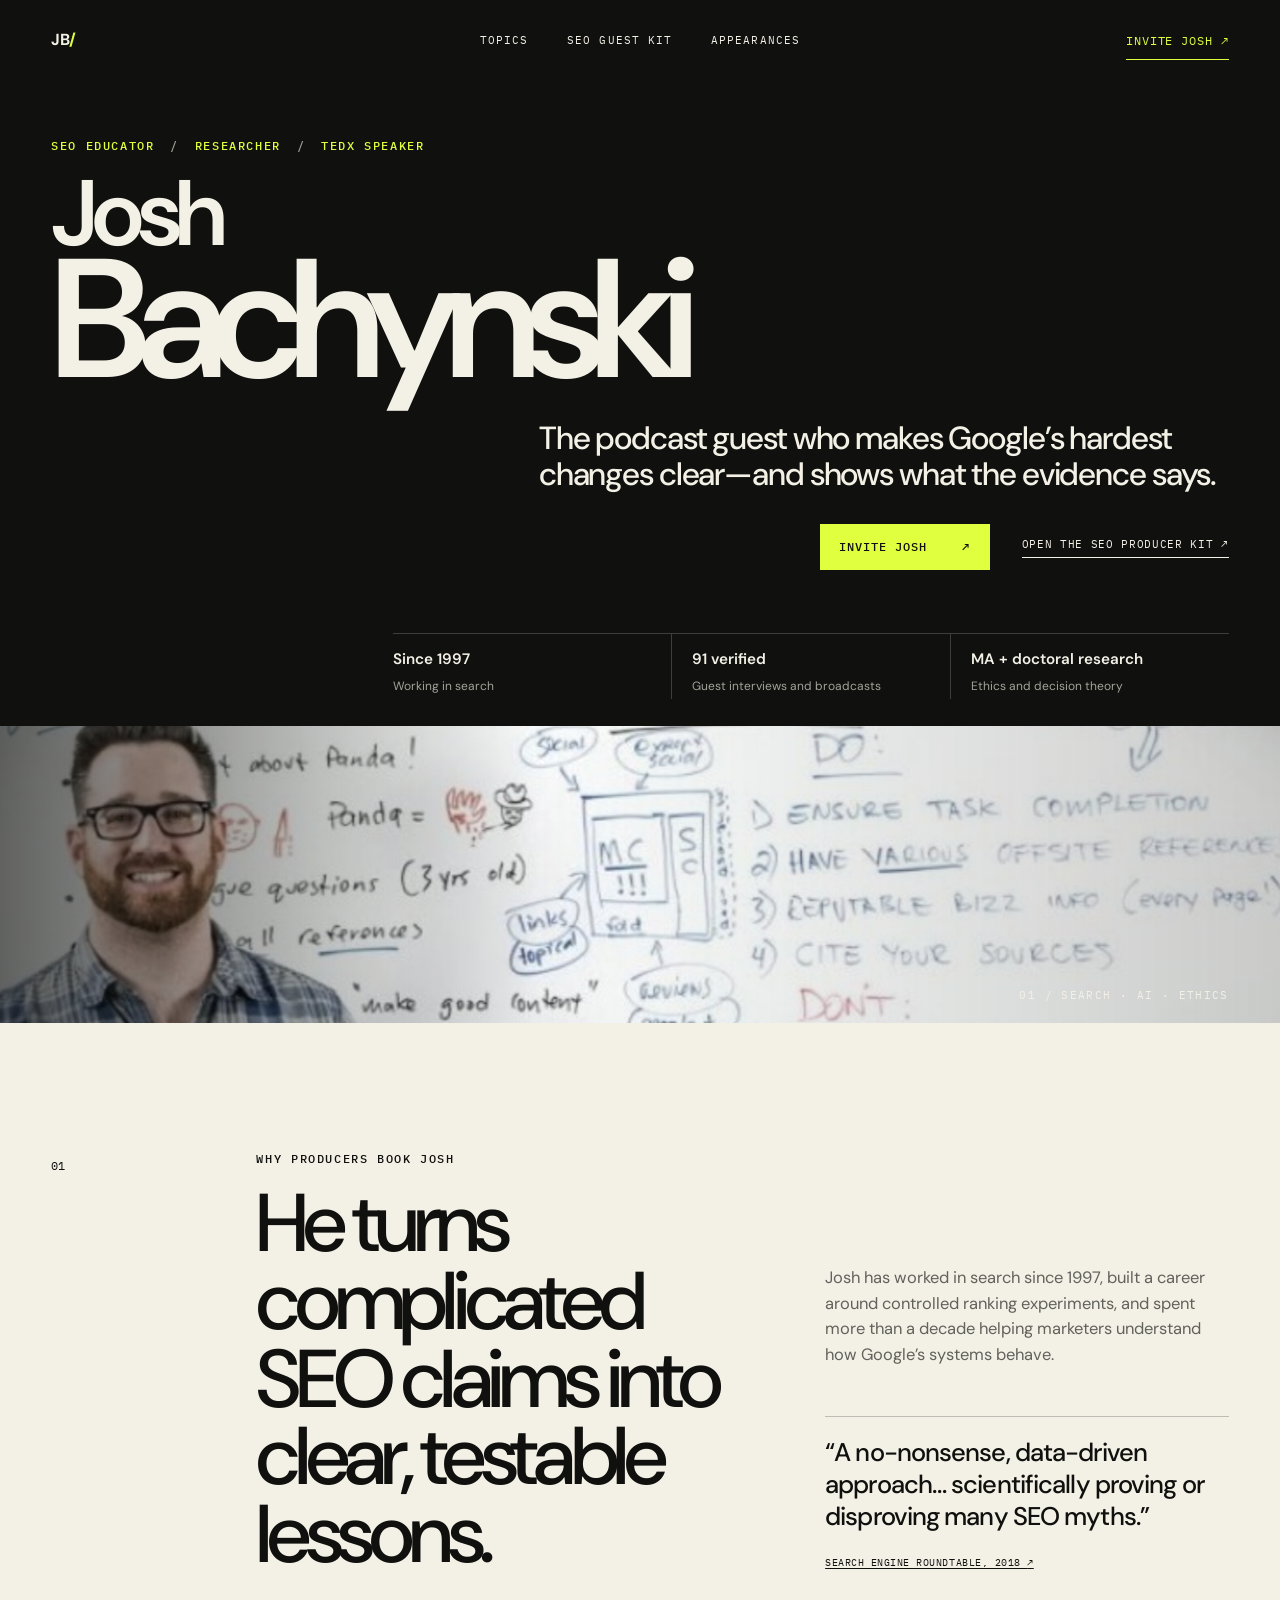
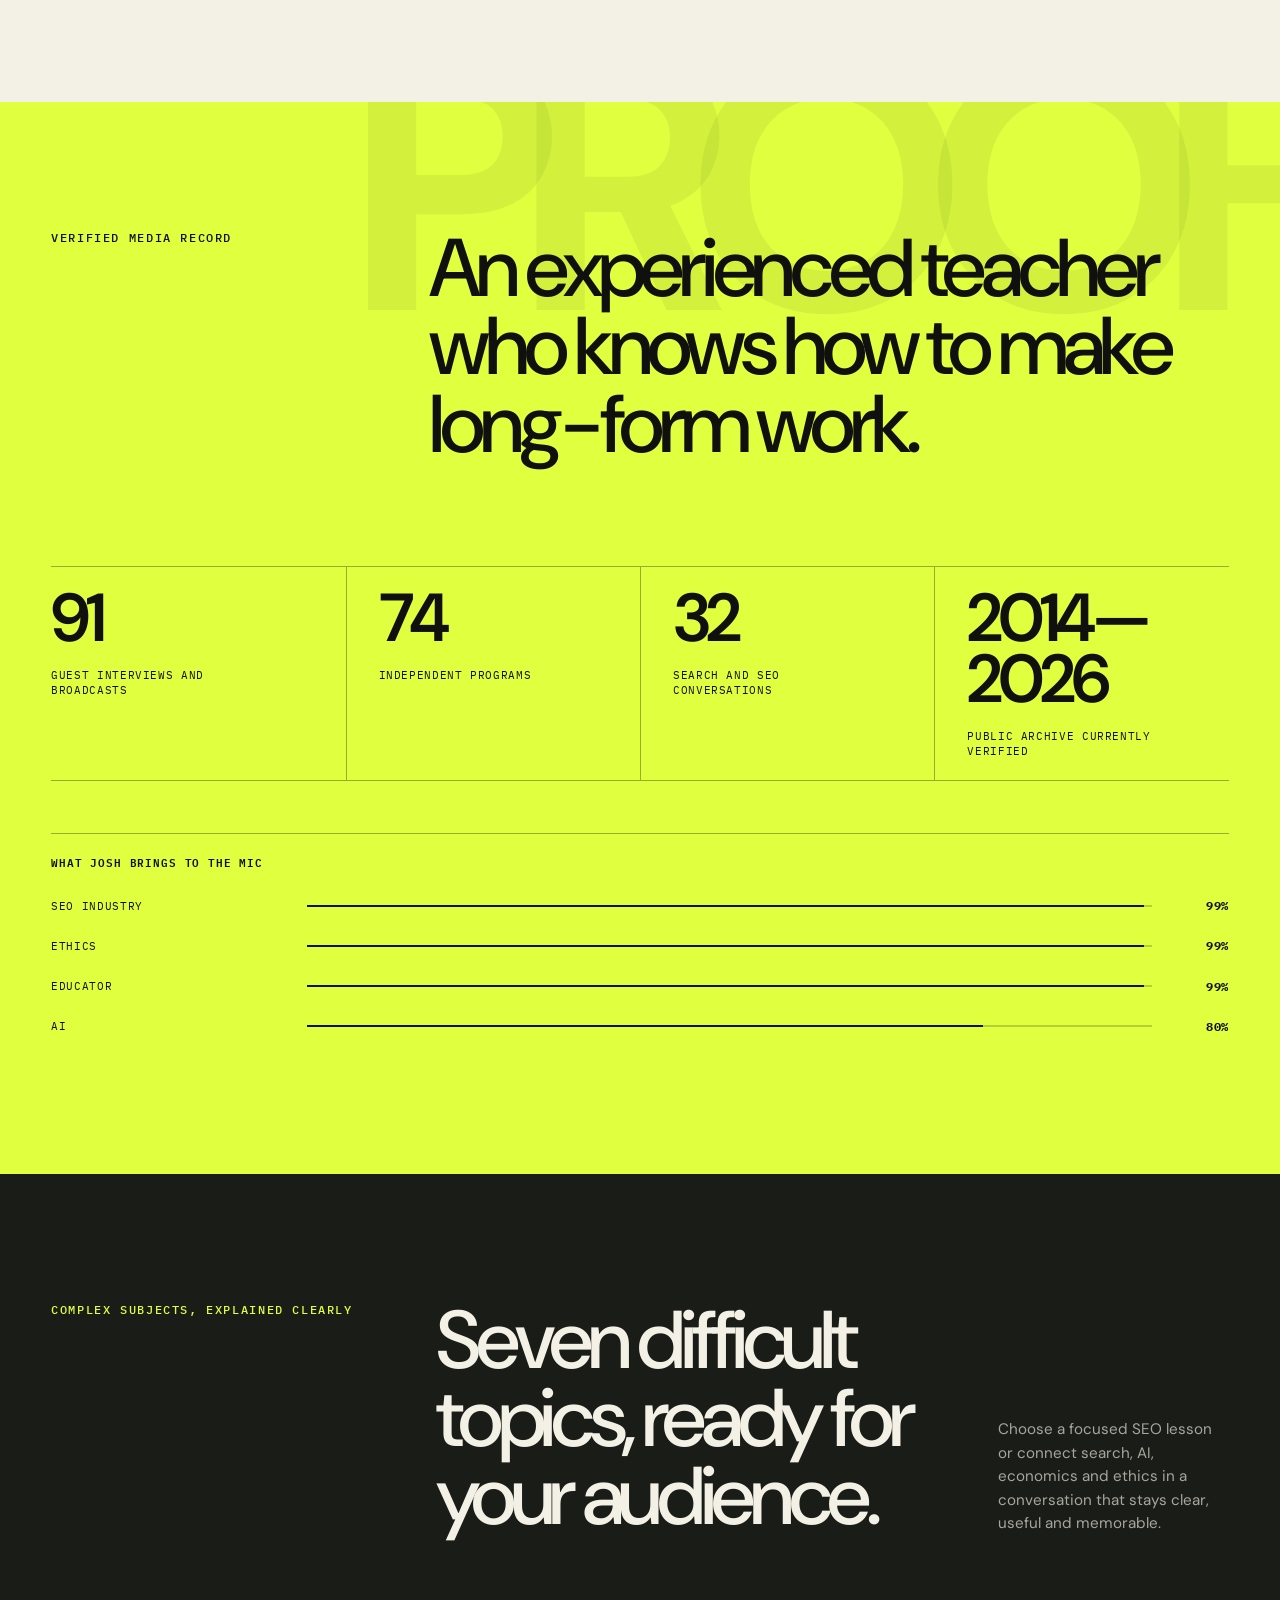
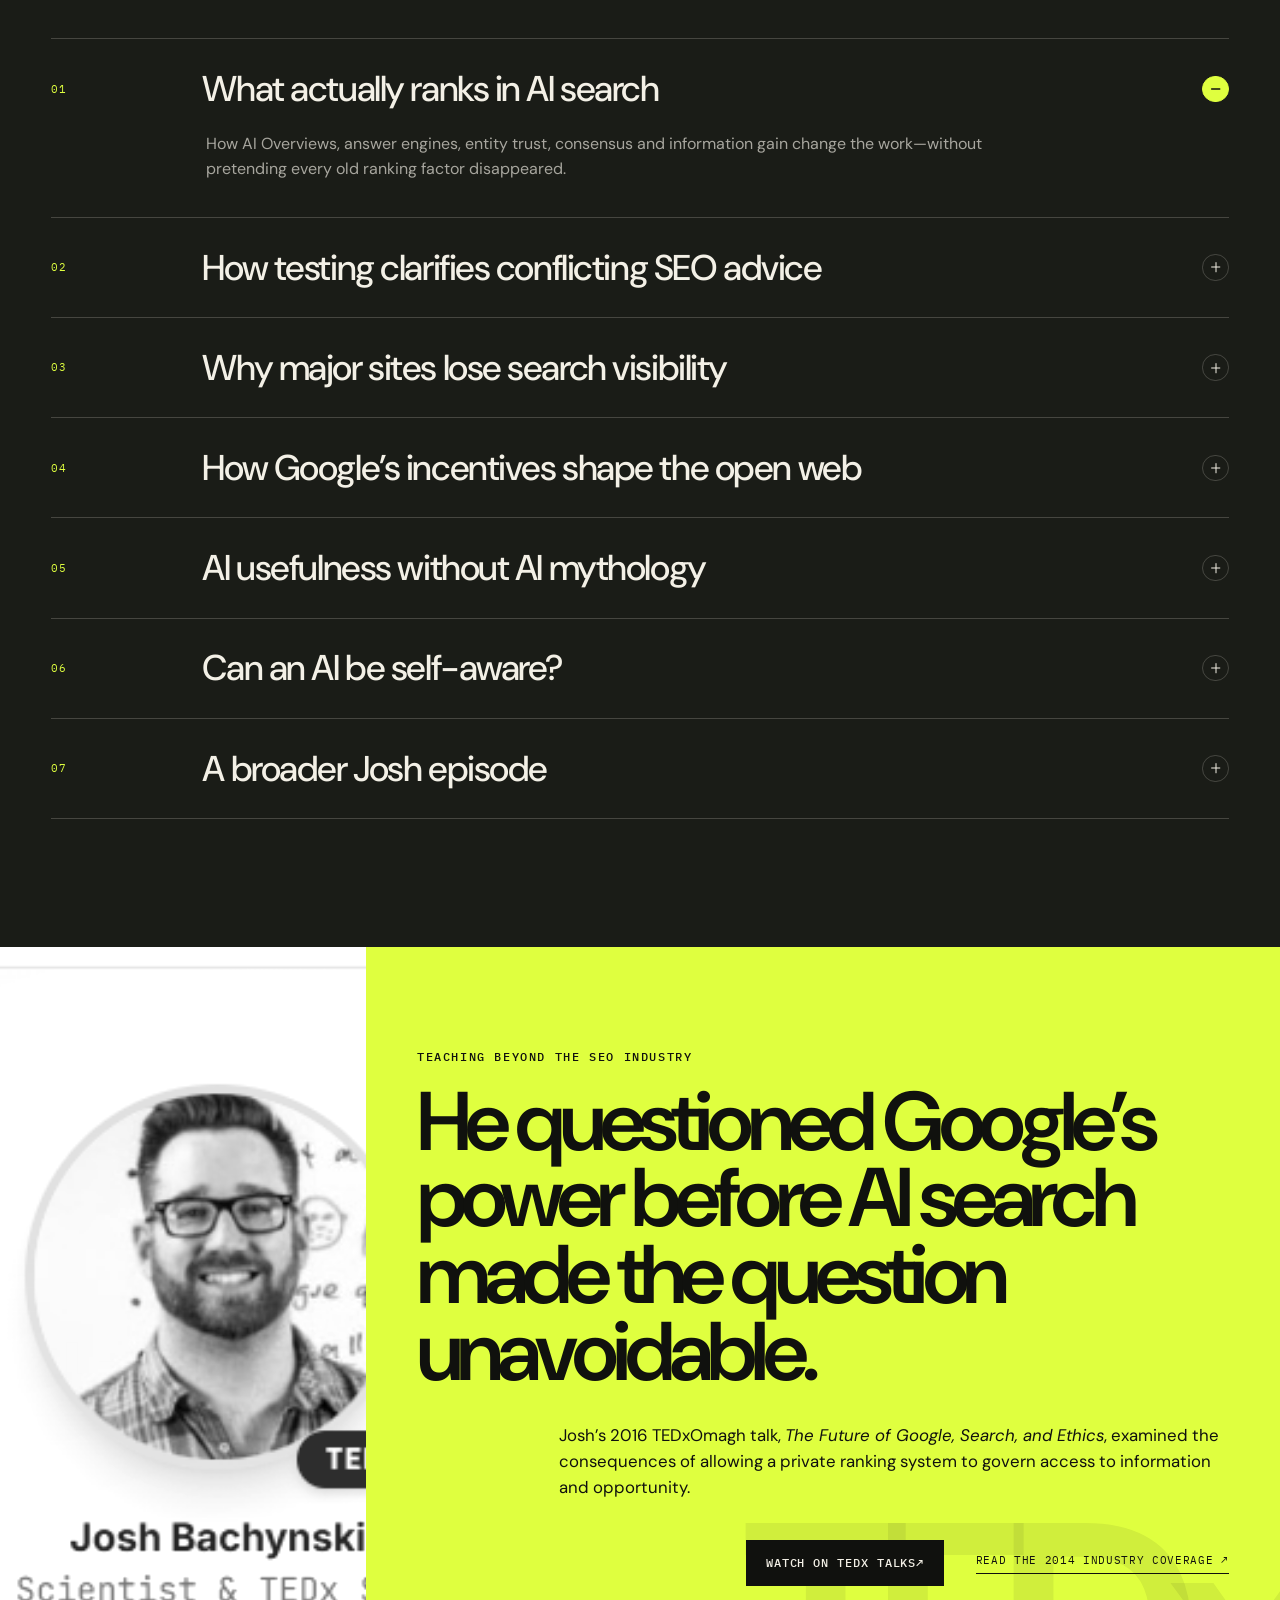
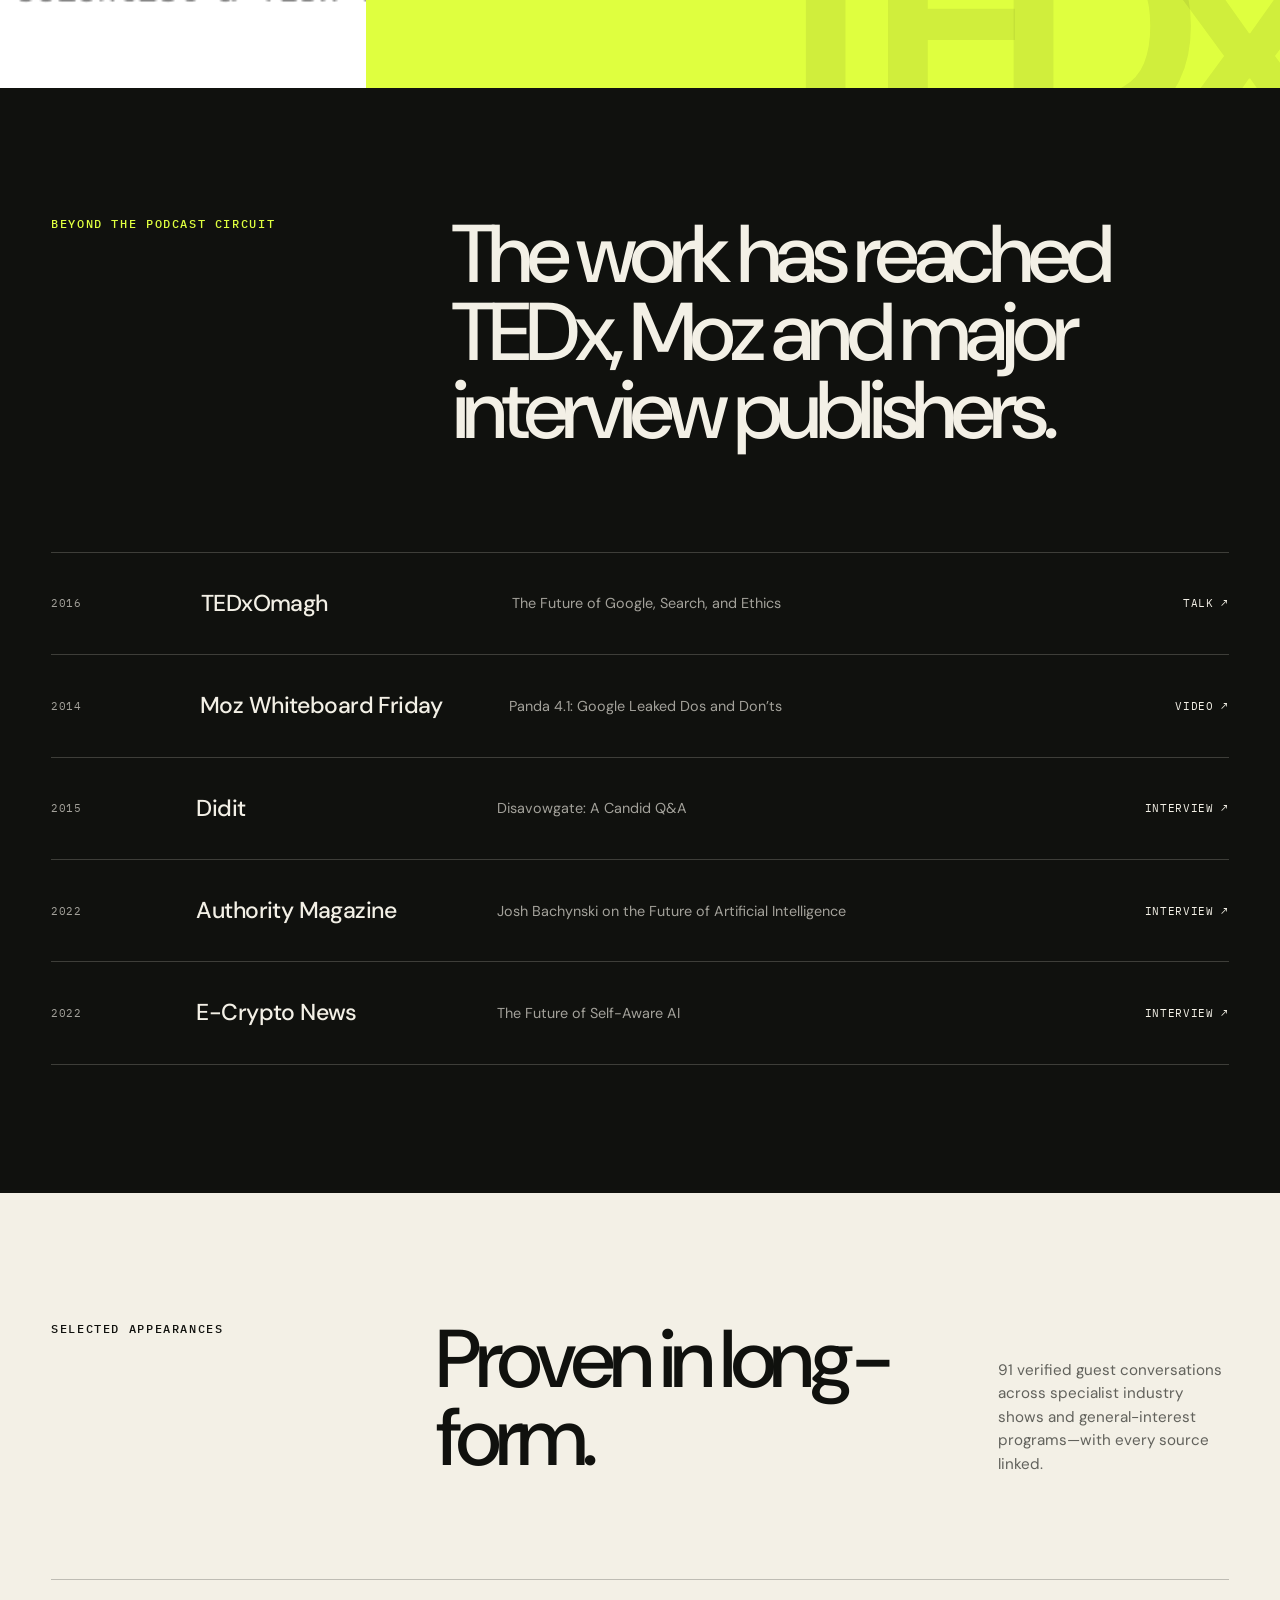
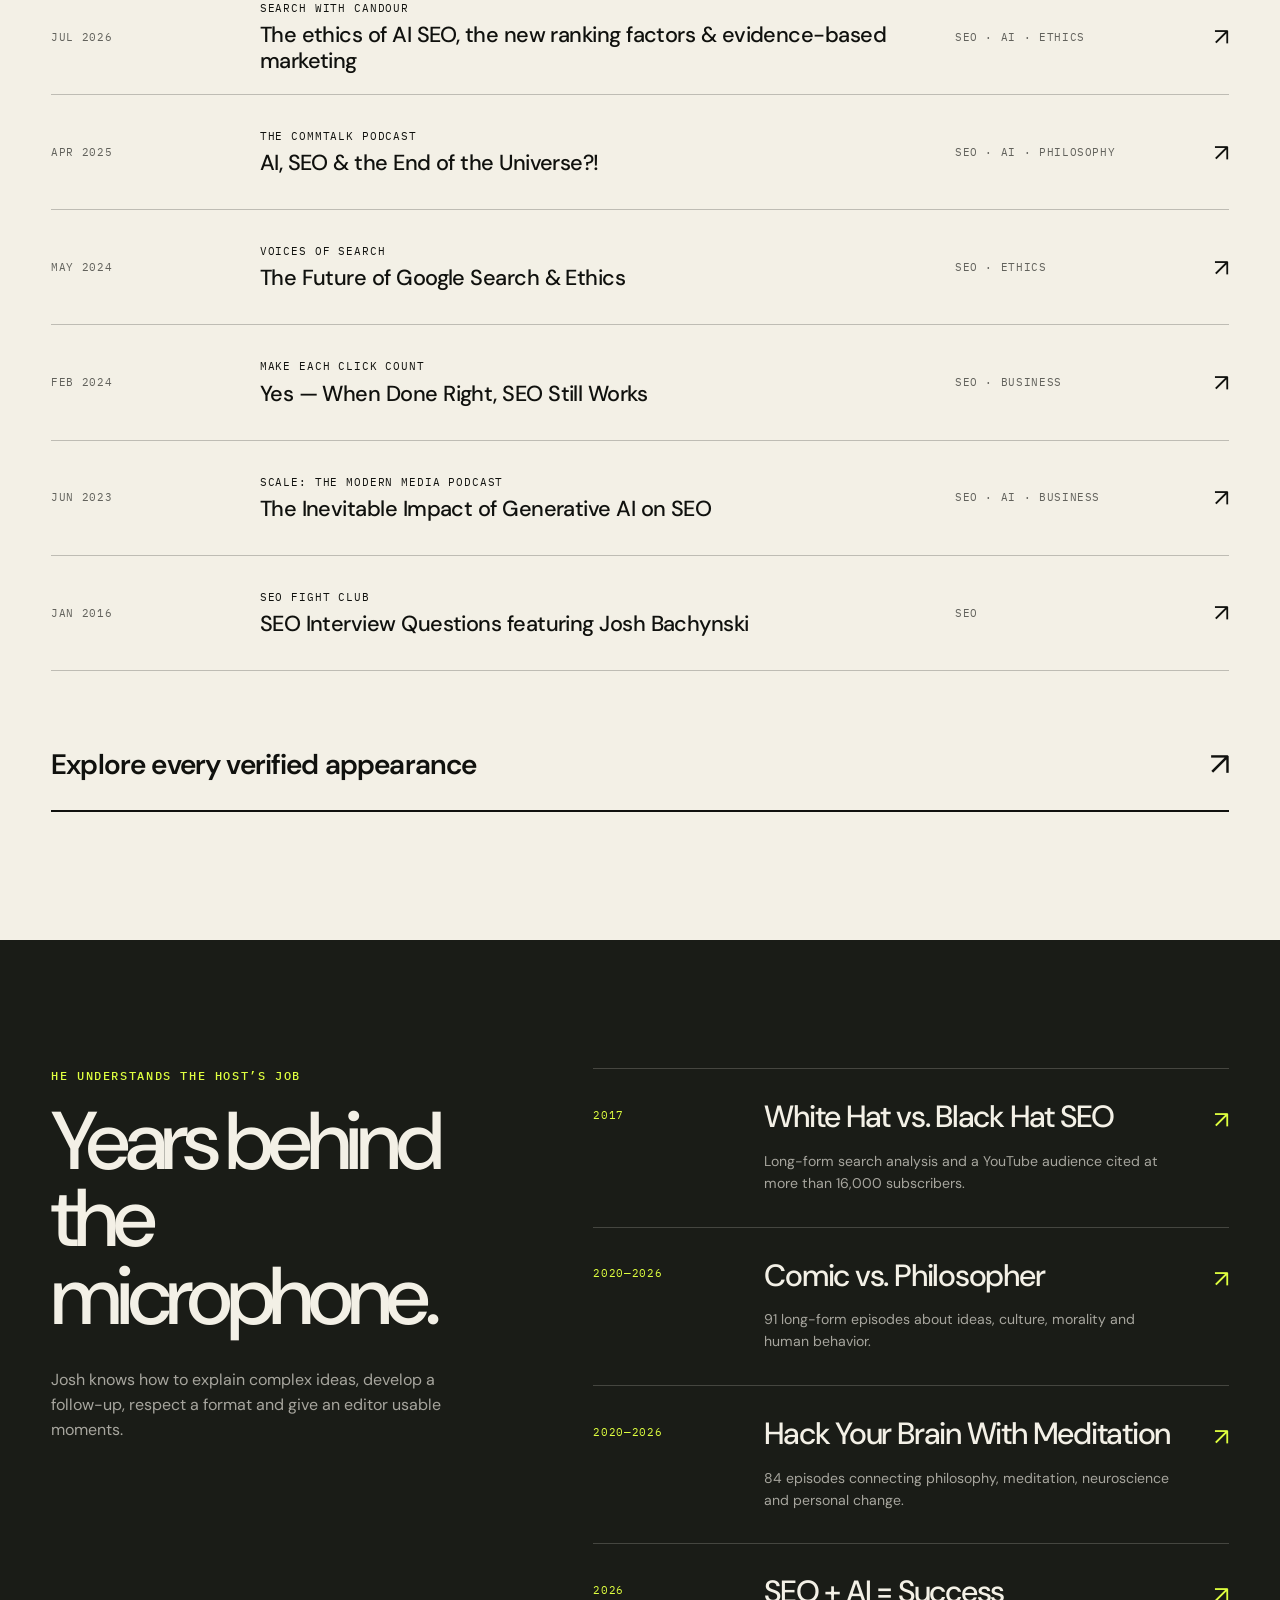
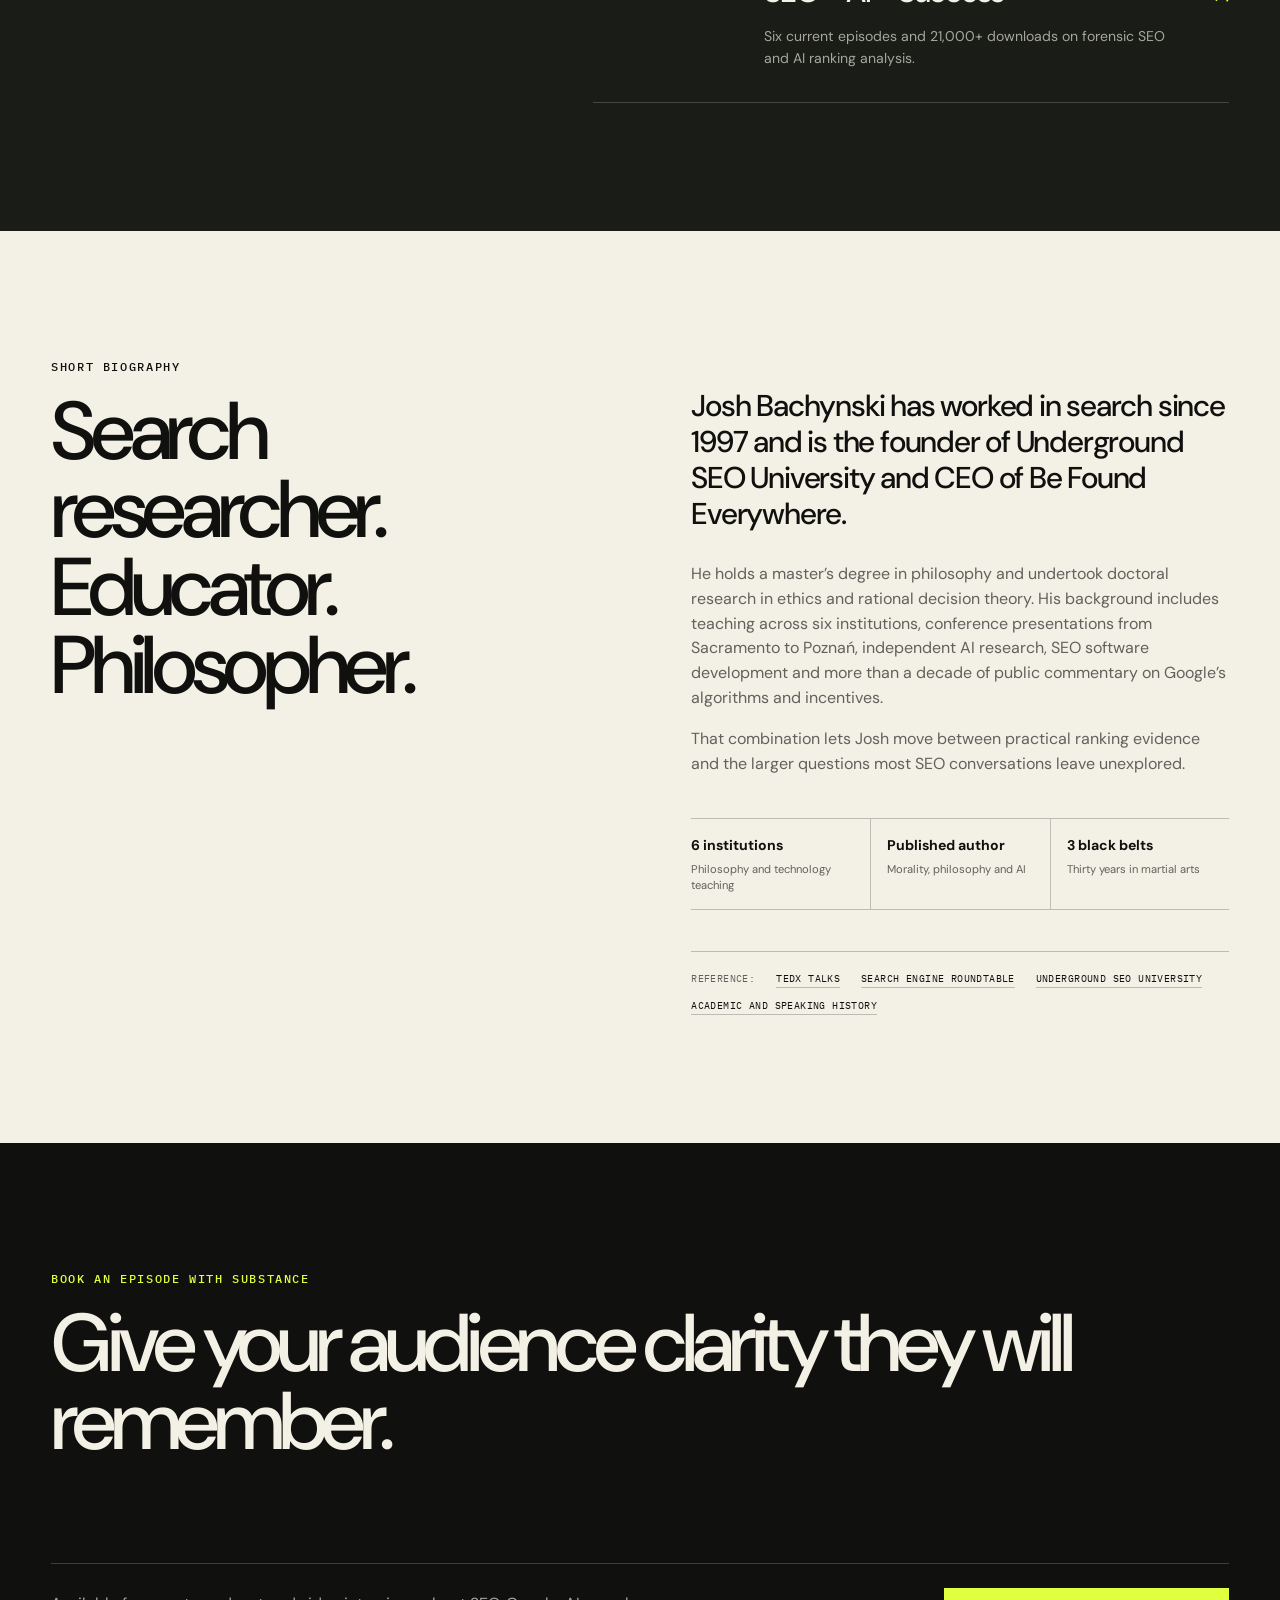
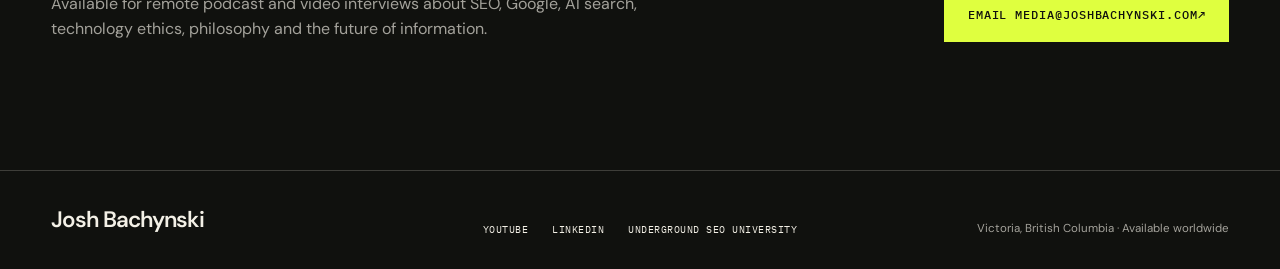
==== index.html @ 5640c816 "Publish Josh Bachynski podcast booking site" ====
<!doctype html>
<html lang="en">
<head>
  <meta charset="utf-8">
  <meta name="viewport" content="width=device-width, initial-scale=1">
  <title>Josh Bachynski — SEO Researcher, TEDx Speaker & Podcast Guest</title>
  <meta name="description" content="Book Josh Bachynski for an evidence-led conversation about Google, SEO, AI search, algorithm testing and technology ethics. Explore 90+ verified guest appearances.">
  <link rel="canonical" href="https://joshbachynski.com/">
  <meta name="theme-color" content="#10110e">
  <meta property="og:type" content="profile">
  <meta property="og:title" content="Josh Bachynski — SEO Researcher & Podcast Guest">
  <meta property="og:description" content="Nearly three decades in search. TEDx speaker. SEO educator. A clear, engaging guide to the hardest questions in search and AI.">
  <meta property="og:url" content="https://joshbachynski.com/">
  <meta property="og:image" content="https://joshbachynski.com/assets/og.png">
  <meta name="twitter:card" content="summary_large_image">
  <meta name="twitter:image" content="https://joshbachynski.com/assets/og.png">
  <link rel="icon" href="assets/favicon.svg" type="image/svg+xml">
  <link rel="preconnect" href="https://fonts.googleapis.com">
  <link rel="preconnect" href="https://fonts.gstatic.com" crossorigin>
  <link href="https://fonts.googleapis.com/css2?family=DM+Sans:opsz,wght@9..40,400;9..40,500;9..40,600;9..40,700&family=IBM+Plex+Mono:wght@400;500&display=swap" rel="stylesheet">
  <link rel="stylesheet" href="assets/styles.css">
  <script type="application/ld+json">
  {
    "@context": "https://schema.org",
    "@type": "Person",
    "name": "Josh Bachynski",
    "url": "https://joshbachynski.com/",
    "image": "https://joshbachynski.com/assets/josh-bachynski.png",
    "jobTitle": "SEO Researcher, Educator and Speaker",
    "description": "SEO researcher, TEDx speaker, educator and podcast guest covering search algorithms, AI, philosophy and technology ethics.",
    "knowsAbout": ["Search engine optimization", "Google Search", "AI search", "Search algorithms", "Artificial intelligence", "Technology ethics", "Philosophy"],
    "sameAs": [
      "https://www.youtube.com/jbachyns",
      "https://www.linkedin.com/in/josh-bachynski/",
      "https://underground-seo-university.com/",
      "https://themoralconcept.net/",
      "https://www.youtube.com/watch?v=9GpXtJcmVbM"
    ]
  }
  </script>
</head>
<body>
  <a class="skip-link" href="#main">Skip to content</a>

  <header class="site-header" data-header>
    <a class="wordmark" href="index.html" aria-label="Josh Bachynski home">JB<span>/</span></a>
    <nav aria-label="Primary navigation">
      <a href="#topics">Topics</a>
      <a href="seo-podcast-guest.html">SEO guest kit</a>
      <a href="appearances.html">Appearances</a>
    </nav>
    <a class="header-cta" href="mailto:media@joshbachynski.com?subject=Podcast%20invitation%20for%20Josh%20Bachynski">Invite Josh <span aria-hidden="true">↗</span></a>
  </header>

  <main id="main">
    <section class="hero" aria-labelledby="hero-title">
      <div class="hero-copy">
        <p class="eyebrow hero-kicker">SEO educator <span>/</span> researcher <span>/</span> TEDx speaker</p>
        <h1 id="hero-title"><span>Josh</span> Bachynski</h1>
        <p class="hero-deck">The podcast guest who makes Google’s hardest changes clear—and shows what the evidence says.</p>
        <div class="hero-actions">
          <a class="button button-accent" href="mailto:media@joshbachynski.com?subject=Podcast%20invitation%20for%20Josh%20Bachynski">Invite Josh <span aria-hidden="true">↗</span></a>
          <a class="text-link" href="seo-podcast-guest.html">Open the SEO producer kit <span aria-hidden="true">↗</span></a>
        </div>
      </div>

      <div class="hero-proof" aria-label="Selected credentials">
        <div><strong>Since 1997</strong><span>Working in search</span></div>
        <div><strong data-appearance-total>90+ verified</strong><span>Guest interviews and broadcasts</span></div>
        <div><strong>MA + doctoral research</strong><span>Ethics and decision theory</span></div>
      </div>

      <figure class="hero-portrait" aria-label="Josh Bachynski in front of an SEO research whiteboard">
        <img src="assets/josh-bachynski.png" alt="Josh Bachynski smiling in front of an SEO research whiteboard" width="757" height="189">
      </figure>
      <div class="hero-index" aria-hidden="true">01 / SEARCH · AI · ETHICS</div>
    </section>

    <section class="opening-statement section-light reveal" id="proof" aria-labelledby="opening-title">
      <div class="section-number">01</div>
      <div class="statement-main">
        <p class="eyebrow">Why producers book Josh</p>
        <h2 id="opening-title">He turns complicated SEO claims into clear, testable lessons.</h2>
      </div>
      <div class="statement-detail">
        <p>Josh has worked in search since 1997, built a career around controlled ranking experiments, and spent more than a decade helping marketers understand how Google’s systems behave.</p>
        <blockquote>
          <p>“A no-nonsense, data-driven approach… scientifically proving or disproving many SEO myths.”</p>
          <cite><a href="https://www.seroundtable.com/josh-bachynski-25801.html" target="_blank" rel="noopener">Search Engine Roundtable, 2018 <span aria-hidden="true">↗</span></a></cite>
        </blockquote>
      </div>
    </section>

    <section class="record-section" id="record" aria-labelledby="record-title">
      <div class="record-heading reveal">
        <p class="eyebrow">Verified media record</p>
        <h2 id="record-title">An experienced teacher who knows how to make long-form work.</h2>
      </div>
      <div class="record-ledger reveal" aria-label="Josh Bachynski's verified media record">
        <div class="record-stat record-stat-primary">
          <strong data-appearance-count>91</strong>
          <span>Guest interviews and broadcasts</span>
        </div>
        <div class="record-stat">
          <strong data-show-count>74</strong>
          <span>Independent programs</span>
        </div>
        <div class="record-stat">
          <strong data-topic-count="seo">32</strong>
          <span>Search and SEO conversations</span>
        </div>
        <div class="record-stat">
          <strong>2014—2026</strong>
          <span>Public archive currently verified</span>
        </div>
      </div>
      <div class="conversation-profile reveal" aria-label="What Josh brings to a podcast conversation">
        <p class="conversation-profile-title">What Josh brings to the mic</p>
        <div>
          <span>SEO industry</span>
          <span class="profile-line"><i style="--profile-width: 99%"></i></span>
          <strong>99%</strong>
        </div>
        <div>
          <span>Ethics</span>
          <span class="profile-line"><i style="--profile-width: 99%"></i></span>
          <strong>99%</strong>
        </div>
        <div>
          <span>Educator</span>
          <span class="profile-line"><i style="--profile-width: 99%"></i></span>
          <strong>99%</strong>
        </div>
        <div>
          <span>AI</span>
          <span class="profile-line"><i style="--profile-width: 80%"></i></span>
          <strong>80%</strong>
        </div>
      </div>
    </section>

    <section class="topic-section" id="topics" aria-labelledby="topics-title">
      <div class="section-heading reveal">
        <p class="eyebrow">Complex subjects, explained clearly</p>
        <h2 id="topics-title">Seven difficult topics, ready for your audience.</h2>
        <p>Choose a focused SEO lesson or connect search, AI, economics and ethics in a conversation that stays clear, useful and memorable.</p>
      </div>

      <div class="topic-list">
        <details class="topic-row reveal" open>
          <summary><span class="topic-number">01</span><span class="topic-name">What actually ranks in AI search</span><span class="topic-toggle" aria-hidden="true"></span></summary>
          <div class="topic-answer"><p>How AI Overviews, answer engines, entity trust, consensus and information gain change the work—without pretending every old ranking factor disappeared.</p></div>
        </details>
        <details class="topic-row reveal">
          <summary><span class="topic-number">02</span><span class="topic-name">How testing clarifies conflicting SEO advice</span><span class="topic-toggle" aria-hidden="true"></span></summary>
          <div class="topic-answer"><p>What isolated ranking tests reveal, why SEO folklore survives, and how marketers can distinguish correlation, policy statements and observable results.</p></div>
        </details>
        <details class="topic-row reveal">
          <summary><span class="topic-number">03</span><span class="topic-name">Why major sites lose search visibility</span><span class="topic-toggle" aria-hidden="true"></span></summary>
          <div class="topic-answer"><p>A forensic discussion of intent mismatch, over-optimization, site-wide quality signals, technical duplication and the false security of brand authority.</p></div>
        </details>
        <details class="topic-row reveal">
          <summary><span class="topic-number">04</span><span class="topic-name">How Google’s incentives shape the open web</span><span class="topic-toggle" aria-hidden="true"></span></summary>
          <div class="topic-answer"><p>The issue Josh took to TEDx: what happens when one private company mediates discovery, commerce and public knowledge at global scale.</p></div>
        </details>
        <details class="topic-row reveal">
          <summary><span class="topic-number">05</span><span class="topic-name">AI usefulness without AI mythology</span><span class="topic-toggle" aria-hidden="true"></span></summary>
          <div class="topic-answer"><p>Where current systems produce genuine leverage, where confident language hides weak reasoning, and what businesses should understand about agents and automation.</p></div>
        </details>
        <details class="topic-row reveal">
          <summary><span class="topic-number">06</span><span class="topic-name">Can an AI be self-aware?</span><span class="topic-toggle" aria-hidden="true"></span></summary>
          <div class="topic-answer"><p>A philosopher’s explanation of measurable self-awareness, the Bachynski Test, Kassandra, AI alignment and the assumptions people bring to questions about machine minds.</p></div>
        </details>
        <details class="topic-row reveal">
          <summary><span class="topic-number">07</span><span class="topic-name">A broader Josh episode</span><span class="topic-toggle" aria-hidden="true"></span></summary>
          <div class="topic-answer"><p>Philosophy, meditation, neurodivergence, martial arts, creativity, information warfare and the future of work—supported by years of long-form hosting experience.</p></div>
        </details>
      </div>
    </section>

    <section class="tedx-section reveal" aria-labelledby="tedx-title">
      <div class="tedx-image">
        <img src="assets/josh-tedx.png" alt="Josh Bachynski, SEO scientist and TEDx speaker" width="273" height="308" loading="lazy">
      </div>
      <div class="tedx-copy">
        <p class="eyebrow">Teaching beyond the SEO industry</p>
        <h2 id="tedx-title">He questioned Google’s power before AI search made the question unavoidable.</h2>
        <p>Josh’s 2016 TEDxOmagh talk, <em>The Future of Google, Search, and Ethics</em>, examined the consequences of allowing a private ranking system to govern access to information and opportunity.</p>
        <div class="tedx-links">
          <a class="button button-dark" href="https://www.youtube.com/watch?v=9GpXtJcmVbM" target="_blank" rel="noopener">Watch on TEDx Talks <span aria-hidden="true">↗</span></a>
          <a class="text-link text-link-dark" href="https://www.seroundtable.com/google-ethics-penalty-18489.html" target="_blank" rel="noopener">Read the 2014 industry coverage <span aria-hidden="true">↗</span></a>
        </div>
      </div>
      <div class="tedx-mark" aria-hidden="true">TEDx</div>
    </section>

    <section class="publisher-section" aria-labelledby="publisher-title">
      <div class="publisher-heading reveal">
        <p class="eyebrow">Beyond the podcast circuit</p>
        <h2 id="publisher-title">The work has reached TEDx, Moz and major interview publishers.</h2>
      </div>
      <div class="publisher-list">
        <a class="publisher-row reveal" href="https://www.youtube.com/watch?v=9GpXtJcmVbM" target="_blank" rel="noopener">
          <span class="publisher-year">2016</span>
          <strong>TEDxOmagh</strong>
          <span>The Future of Google, Search, and Ethics</span>
          <em>Talk ↗</em>
        </a>
        <a class="publisher-row reveal" href="https://www.linkedin.com/pulse/20141205203033-2993724-new-whiteboard-friday-video-from-moz" target="_blank" rel="noopener">
          <span class="publisher-year">2014</span>
          <strong>Moz Whiteboard Friday</strong>
          <span>Panda 4.1: Google Leaked Dos and Don’ts</span>
          <em>Video ↗</em>
        </a>
        <a class="publisher-row reveal" href="https://didit.com/blog/disavowgate-a-candid-qa-with-josh-bachynski" target="_blank" rel="noopener">
          <span class="publisher-year">2015</span>
          <strong>Didit</strong>
          <span>Disavowgate: A Candid Q&amp;A</span>
          <em>Interview ↗</em>
        </a>
        <a class="publisher-row reveal" href="https://medium.com/authority-magazine/josh-bachynski-on-the-future-of-artificial-intelligence-fce06714cd75" target="_blank" rel="noopener">
          <span class="publisher-year">2022</span>
          <strong>Authority Magazine</strong>
          <span>Josh Bachynski on the Future of Artificial Intelligence</span>
          <em>Interview ↗</em>
        </a>
        <a class="publisher-row reveal" href="https://e-cryptonews.com/josh-bachynski-talks-about-self-aware-ai/" target="_blank" rel="noopener">
          <span class="publisher-year">2022</span>
          <strong>E-Crypto News</strong>
          <span>The Future of Self-Aware AI</span>
          <em>Interview ↗</em>
        </a>
      </div>
    </section>

    <section class="appearance-preview" aria-labelledby="appearances-title">
      <div class="section-heading section-heading-light reveal">
        <p class="eyebrow">Selected appearances</p>
        <h2 id="appearances-title">Proven in long-form.</h2>
        <p><span data-appearance-count>91</span> verified guest conversations across specialist industry shows and general-interest programs—with every source linked.</p>
      </div>

      <div class="featured-appearances" data-featured-appearances></div>

      <div class="archive-link reveal">
        <a href="appearances.html"><span>Explore every verified appearance</span><strong aria-hidden="true">↗</strong></a>
      </div>
    </section>

    <section class="hosted-section" aria-labelledby="hosted-title">
      <div class="hosted-intro reveal">
        <p class="eyebrow">He understands the host’s job</p>
        <h2 id="hosted-title">Years behind the microphone.</h2>
        <p>Josh knows how to explain complex ideas, develop a follow-up, respect a format and give an editor usable moments.</p>
      </div>
      <div class="hosted-shows">
        <a class="hosted-show reveal" href="https://www.ivoox.com/podcast-white-hat-vs-black-hat_sq_f1374394_1.html" target="_blank" rel="noopener">
          <span class="hosted-year">2017</span>
          <h3>White Hat vs. Black Hat SEO</h3>
          <p>Long-form search analysis and a YouTube audience cited at more than 16,000 subscribers.</p>
          <span class="hosted-arrow" aria-hidden="true">↗</span>
        </a>
        <a class="hosted-show reveal" href="https://www.buzzsprout.com/1133519/about" target="_blank" rel="noopener">
          <span class="hosted-year">2020—2026</span>
          <h3>Comic vs. Philosopher</h3>
          <p>91 long-form episodes about ideas, culture, morality and human behavior.</p>
          <span class="hosted-arrow" aria-hidden="true">↗</span>
        </a>
        <a class="hosted-show reveal" href="https://podcasts.apple.com/us/podcast/hack-your-brain-with-meditation/id1519054954" target="_blank" rel="noopener">
          <span class="hosted-year">2020—2026</span>
          <h3>Hack Your Brain With Meditation</h3>
          <p>84 episodes connecting philosophy, meditation, neuroscience and personal change.</p>
          <span class="hosted-arrow" aria-hidden="true">↗</span>
        </a>
        <a class="hosted-show reveal" href="https://seoandaisuccess.podbean.com/" target="_blank" rel="noopener">
          <span class="hosted-year">2026</span>
          <h3>SEO + AI = Success</h3>
          <p>Six current episodes and 21,000+ downloads on forensic SEO and AI ranking analysis.</p>
          <span class="hosted-arrow" aria-hidden="true">↗</span>
        </a>
      </div>
    </section>

    <section class="bio-section" aria-labelledby="bio-title">
      <div class="bio-title reveal">
        <p class="eyebrow">Short biography</p>
        <h2 id="bio-title">Search researcher. Educator. Philosopher.</h2>
      </div>
      <div class="bio-copy reveal">
        <p class="bio-lead">Josh Bachynski has worked in search since 1997 and is the founder of Underground SEO University and CEO of Be Found Everywhere.</p>
        <p>He holds a master’s degree in philosophy and undertook doctoral research in ethics and rational decision theory. His background includes teaching across six institutions, conference presentations from Sacramento to Poznań, independent AI research, SEO software development and more than a decade of public commentary on Google’s algorithms and incentives.</p>
        <p>That combination lets Josh move between practical ranking evidence and the larger questions most SEO conversations leave unexplored.</p>
        <div class="beyond-search" aria-label="Experience beyond SEO">
          <div><strong>6 institutions</strong><span>Philosophy and technology teaching</span></div>
          <div><strong>Published author</strong><span>Morality, philosophy and AI</span></div>
          <div><strong>3 black belts</strong><span>Thirty years in martial arts</span></div>
        </div>
        <div class="bio-sources">
          <span>Reference:</span>
          <a href="https://www.youtube.com/watch?v=9GpXtJcmVbM" target="_blank" rel="noopener">TEDx Talks</a>
          <a href="https://www.seroundtable.com/josh-bachynski-25801.html" target="_blank" rel="noopener">Search Engine Roundtable</a>
          <a href="https://underground-seo-university.com/" target="_blank" rel="noopener">Underground SEO University</a>
          <a href="https://themoralconcept.net/courses/freephilosophycourseinstructor.php" target="_blank" rel="noopener">Academic and speaking history</a>
        </div>
      </div>
    </section>

    <section class="booking-section" aria-labelledby="booking-title">
      <p class="eyebrow reveal">Book an episode with substance</p>
      <h2 id="booking-title" class="reveal">Give your audience clarity they will remember.</h2>
      <div class="booking-bottom reveal">
        <p>Available for remote podcast and video interviews about SEO, Google, AI search, technology ethics, philosophy and the future of information.</p>
        <a class="button button-accent button-large" href="mailto:media@joshbachynski.com?subject=Podcast%20invitation%20for%20Josh%20Bachynski">Email media@joshbachynski.com <span aria-hidden="true">↗</span></a>
      </div>
    </section>
  </main>

  <footer class="site-footer">
    <div class="footer-name">Josh Bachynski</div>
    <div class="footer-links">
      <a href="https://www.youtube.com/jbachyns" target="_blank" rel="noopener">YouTube</a>
      <a href="https://www.linkedin.com/in/josh-bachynski/" target="_blank" rel="noopener">LinkedIn</a>
      <a href="https://underground-seo-university.com/" target="_blank" rel="noopener">Underground SEO University</a>
    </div>
    <div class="footer-note">Victoria, British Columbia · Available worldwide</div>
  </footer>

  <script src="assets/appearances.js"></script>
  <script src="assets/site.js"></script>
</body>
</html>
---- assets/styles.css ----
:root {
  --ink: #10110e;
  --ink-soft: #1a1c17;
  --paper: #f3f0e6;
  --paper-deep: #e7e2d5;
  --acid: #dfff3f;
  --acid-dark: #bedb24;
  --red: #e32636;
  --line-dark: rgba(243, 240, 230, 0.2);
  --line-light: rgba(16, 17, 14, 0.23);
  --muted-dark: rgba(243, 240, 230, 0.65);
  --muted-light: rgba(16, 17, 14, 0.64);
  --gutter: clamp(1.25rem, 4vw, 4.75rem);
  --section-y: clamp(5.5rem, 10vw, 10rem);
  --max: 1600px;
}

*,
*::before,
*::after {
  box-sizing: border-box;
}

html {
  scroll-behavior: smooth;
  background: var(--ink);
}

body {
  margin: 0;
  background: var(--ink);
  color: var(--paper);
  font-family: "DM Sans", Arial, sans-serif;
  font-size: 1rem;
  line-height: 1.55;
  -webkit-font-smoothing: antialiased;
  text-rendering: optimizeLegibility;
}

body::selection {
  background: var(--acid);
  color: var(--ink);
}

img {
  display: block;
  max-width: 100%;
}

a {
  color: inherit;
  text-decoration-thickness: 1px;
  text-underline-offset: 0.2em;
}

button,
input {
  font: inherit;
}

h1,
h2,
h3,
p,
blockquote,
figure {
  margin-top: 0;
}

.sr-only {
  position: absolute;
  width: 1px;
  height: 1px;
  padding: 0;
  margin: -1px;
  overflow: hidden;
  clip: rect(0, 0, 0, 0);
  white-space: nowrap;
  border: 0;
}

.skip-link {
  position: fixed;
  left: 1rem;
  top: 1rem;
  z-index: 1000;
  padding: 0.7rem 1rem;
  background: var(--acid);
  color: var(--ink);
  font-weight: 700;
  transform: translateY(-160%);
}

.skip-link:focus {
  transform: translateY(0);
}

.eyebrow {
  margin-bottom: 1.15rem;
  font-family: "IBM Plex Mono", monospace;
  font-size: 0.72rem;
  font-weight: 500;
  letter-spacing: 0.14em;
  line-height: 1.4;
  text-transform: uppercase;
}

.site-header {
  position: fixed;
  inset: 0 0 auto;
  z-index: 50;
  display: grid;
  grid-template-columns: 1fr auto 1fr;
  align-items: center;
  width: 100%;
  min-height: 5.1rem;
  padding: 0 var(--gutter);
  border-bottom: 1px solid transparent;
  background: rgba(16, 17, 14, 0);
  transition: background-color 180ms ease, border-color 180ms ease;
}

.site-header.is-scrolled,
.archive-header {
  border-bottom-color: var(--line-dark);
  background: rgba(16, 17, 14, 0.96);
}

.archive-header {
  color: var(--paper);
}

.wordmark {
  justify-self: start;
  font-size: 1rem;
  font-weight: 700;
  letter-spacing: -0.03em;
  text-decoration: none;
}

.wordmark span {
  color: var(--acid);
}

.site-header nav {
  display: flex;
  gap: clamp(1.5rem, 3vw, 3rem);
  font-family: "IBM Plex Mono", monospace;
  font-size: 0.7rem;
  letter-spacing: 0.1em;
  text-transform: uppercase;
}

.site-header nav a,
.footer-links a,
.bio-sources a {
  text-decoration: none;
}

.site-header nav a {
  position: relative;
}

.site-header nav a::after {
  content: "";
  position: absolute;
  left: 0;
  right: 100%;
  bottom: -0.42rem;
  height: 1px;
  background: var(--acid);
  transition: right 180ms ease;
}

.site-header nav a:hover::after,
.site-header nav a:focus-visible::after,
.site-header nav a[aria-current="page"]::after {
  right: 0;
}

.header-cta {
  justify-self: end;
  padding: 0.7rem 0 0.55rem;
  border-bottom: 1px solid var(--acid);
  color: var(--acid);
  font-family: "IBM Plex Mono", monospace;
  font-size: 0.72rem;
  letter-spacing: 0.08em;
  text-decoration: none;
  text-transform: uppercase;
}

.hero {
  position: relative;
  min-height: min(960px, 100svh);
  overflow: hidden;
  padding: clamp(8.6rem, 14vh, 11rem) var(--gutter) clamp(18rem, 36vh, 24rem);
  background: var(--ink);
}

.hero-copy,
.hero-proof,
.hero-index {
  position: relative;
  z-index: 3;
  width: min(100%, var(--max));
  margin-inline: auto;
}

.hero-kicker {
  color: var(--acid);
  animation: hero-enter 600ms 100ms both;
}

.hero-kicker span {
  padding-inline: 0.45rem;
  color: var(--muted-dark);
}

.hero h1 {
  max-width: 12ch;
  margin-bottom: 1.25rem;
  font-size: clamp(4.6rem, 13.2vw, 13.5rem);
  font-weight: 600;
  letter-spacing: -0.085em;
  line-height: 0.75;
  animation: hero-enter 700ms 150ms both;
}

.hero h1 span {
  display: block;
  color: var(--paper);
  font-size: 0.55em;
  letter-spacing: -0.06em;
  line-height: 0.9;
}

.hero-deck {
  width: min(690px, 78%);
  margin: 2.4rem 0 2rem auto;
  font-size: clamp(1.35rem, 2.5vw, 2.5rem);
  font-weight: 500;
  letter-spacing: -0.035em;
  line-height: 1.12;
  animation: hero-enter 700ms 230ms both;
}

.hero-actions {
  display: flex;
  align-items: center;
  justify-content: flex-end;
  gap: 2rem;
  animation: hero-enter 700ms 300ms both;
}

.button {
  display: inline-flex;
  align-items: center;
  justify-content: space-between;
  min-width: 10.6rem;
  padding: 1rem 1.15rem;
  border: 1px solid currentColor;
  font-family: "IBM Plex Mono", monospace;
  font-size: 0.72rem;
  font-weight: 500;
  letter-spacing: 0.08em;
  line-height: 1;
  text-decoration: none;
  text-transform: uppercase;
  transition: background-color 180ms ease, color 180ms ease, border-color 180ms ease;
}

.button-accent {
  border-color: var(--acid);
  background: var(--acid);
  color: var(--ink);
}

.button-accent:hover,
.button-accent:focus-visible {
  border-color: var(--paper);
  background: var(--paper);
}

.button-dark {
  border-color: var(--ink);
  background: var(--ink);
  color: var(--paper);
}

.button-dark:hover,
.button-dark:focus-visible {
  border-color: var(--acid-dark);
  background: var(--acid-dark);
  color: var(--ink);
}

.button-large {
  min-width: 15rem;
  padding: 1.25rem 1.4rem;
}

.text-link {
  padding-bottom: 0.25rem;
  border-bottom: 1px solid var(--paper);
  font-family: "IBM Plex Mono", monospace;
  font-size: 0.7rem;
  letter-spacing: 0.06em;
  text-decoration: none;
  text-transform: uppercase;
}

.text-link-dark {
  border-bottom-color: var(--ink);
  color: var(--ink);
}

.hero-proof {
  display: grid;
  grid-template-columns: repeat(3, 1fr);
  width: min(860px, 71%);
  margin-top: clamp(3.5rem, 7vh, 6rem);
  margin-right: 0;
  animation: hero-enter 700ms 380ms both;
}

.hero-proof > div {
  padding: 0.85rem 1.25rem 0.2rem 0;
  border-top: 1px solid var(--line-dark);
}

.hero-proof > div + div {
  padding-left: 1.25rem;
  border-left: 1px solid var(--line-dark);
}

.hero-proof strong,
.hero-proof span {
  display: block;
}

.hero-proof strong {
  margin-bottom: 0.35rem;
  font-size: 0.95rem;
  font-weight: 600;
}

.hero-proof span {
  color: var(--muted-dark);
  font-size: 0.75rem;
}

.hero-portrait {
  position: absolute;
  z-index: 1;
  inset: auto 0 0;
  height: clamp(15rem, 33vh, 22rem);
  margin: 0;
  overflow: hidden;
  background: #45473f;
  animation: image-enter 900ms 120ms both;
}

.hero-portrait::after {
  content: "";
  position: absolute;
  inset: 0;
  background: linear-gradient(90deg, rgba(16, 17, 14, 0.65), transparent 42%, rgba(16, 17, 14, 0.22));
  pointer-events: none;
}

.hero-portrait img {
  width: 100%;
  height: 100%;
  object-fit: cover;
  object-position: 50% 46%;
  filter: saturate(0.8) contrast(1.04);
  transform: scale(1.035);
  will-change: transform;
}

.hero-index {
  position: absolute;
  right: var(--gutter);
  bottom: 1.2rem;
  z-index: 4;
  width: auto;
  color: var(--paper);
  font-family: "IBM Plex Mono", monospace;
  font-size: 0.66rem;
  letter-spacing: 0.13em;
}

@keyframes hero-enter {
  from { opacity: 0; transform: translateY(1.4rem); }
  to { opacity: 1; transform: translateY(0); }
}

@keyframes image-enter {
  from { opacity: 0; transform: scale(1.025); }
  to { opacity: 1; transform: scale(1); }
}

.opening-statement,
.record-section,
.topic-section,
.publisher-section,
.appearance-preview,
.hosted-section,
.bio-section,
.booking-section,
.archive-hosted,
.archive-note {
  padding: var(--section-y) var(--gutter);
}

.opening-statement {
  display: grid;
  grid-template-columns: 0.35fr 1.25fr 1fr;
  gap: clamp(2rem, 5vw, 6rem);
  background: var(--paper);
  color: var(--ink);
}

.section-number {
  padding-top: 0.4rem;
  font-family: "IBM Plex Mono", monospace;
  font-size: 0.72rem;
}

.statement-main h2,
.record-heading h2,
.section-heading h2,
.publisher-heading h2,
.hosted-intro h2,
.bio-title h2,
.booking-section h2,
.archive-hosted h2 {
  margin-bottom: 0;
  font-size: clamp(2.75rem, 6.4vw, 6.5rem);
  font-weight: 500;
  letter-spacing: -0.065em;
  line-height: 0.95;
}

.record-section {
  position: relative;
  overflow: hidden;
  background: var(--acid);
  color: var(--ink);
}

.record-section::after {
  content: "PROOF";
  position: absolute;
  right: -0.08em;
  top: -0.26em;
  color: rgba(16, 17, 14, 0.055);
  font-size: clamp(10rem, 28vw, 28rem);
  font-weight: 700;
  letter-spacing: -0.11em;
  line-height: 1;
  pointer-events: none;
}

.record-heading,
.record-ledger,
.conversation-profile {
  position: relative;
  z-index: 1;
  width: min(100%, var(--max));
  margin-inline: auto;
}

.record-heading {
  display: grid;
  grid-template-columns: 0.65fr 1.8fr;
  gap: clamp(2rem, 7vw, 9rem);
  align-items: end;
  margin-bottom: clamp(4rem, 8vw, 7rem);
}

.record-heading .eyebrow,
.publisher-heading .eyebrow {
  align-self: start;
}

.record-heading h2 {
  max-width: 1040px;
}

.record-ledger {
  display: grid;
  grid-template-columns: repeat(4, 1fr);
  border-top: 1px solid rgba(16, 17, 14, 0.34);
  border-bottom: 1px solid rgba(16, 17, 14, 0.34);
}

.record-stat {
  min-height: 11rem;
  padding: 1.3rem clamp(1rem, 2.5vw, 2.4rem);
}

.record-stat:first-child {
  padding-left: 0;
}

.record-stat + .record-stat {
  border-left: 1px solid rgba(16, 17, 14, 0.34);
}

.record-stat strong,
.record-stat span {
  display: block;
}

.record-stat strong {
  margin-bottom: 1.2rem;
  font-size: clamp(2.8rem, 5.3vw, 5.8rem);
  font-weight: 600;
  letter-spacing: -0.075em;
  line-height: 0.9;
}

.record-stat span {
  max-width: 13rem;
  font-family: "IBM Plex Mono", monospace;
  font-size: 0.66rem;
  letter-spacing: 0.06em;
  line-height: 1.45;
  text-transform: uppercase;
}

.conversation-profile {
  margin-top: 3.25rem;
  padding-top: 1.2rem;
  border-top: 1px solid rgba(16, 17, 14, 0.34);
}

.conversation-profile-title {
  margin: 0 0 1rem;
  font-family: "IBM Plex Mono", monospace;
  font-size: 0.66rem;
  font-weight: 600;
  letter-spacing: 0.08em;
  text-transform: uppercase;
}

.conversation-profile > div {
  display: grid;
  grid-template-columns: minmax(9rem, 0.55fr) minmax(10rem, 2fr) 3.3rem;
  gap: 1.5rem;
  align-items: center;
  padding: 0.65rem 0;
  font-family: "IBM Plex Mono", monospace;
  font-size: 0.66rem;
  letter-spacing: 0.06em;
  text-transform: uppercase;
}

.conversation-profile strong {
  font-size: 0.78rem;
  text-align: right;
}

.profile-line {
  height: 2px;
  background: rgba(16, 17, 14, 0.2);
}

.profile-line i {
  display: block;
  width: var(--profile-width);
  height: 100%;
  background: var(--ink);
}

.statement-detail {
  align-self: end;
}

.statement-detail > p {
  color: var(--muted-light);
  font-size: 1.03rem;
}

blockquote {
  margin: 3rem 0 0;
  padding: 1.3rem 0 0;
  border-top: 1px solid var(--line-light);
}

blockquote p {
  margin-bottom: 1rem;
  font-size: clamp(1.25rem, 2vw, 1.8rem);
  font-weight: 500;
  letter-spacing: -0.035em;
  line-height: 1.25;
}

blockquote cite {
  font-family: "IBM Plex Mono", monospace;
  font-size: 0.65rem;
  font-style: normal;
  letter-spacing: 0.05em;
  text-transform: uppercase;
}

.topic-section {
  background: var(--ink-soft);
}

.section-heading {
  display: grid;
  grid-template-columns: 1fr 1.55fr 0.72fr;
  gap: clamp(2rem, 5vw, 6rem);
  align-items: end;
  margin-bottom: clamp(4rem, 8vw, 7rem);
}

.section-heading .eyebrow {
  align-self: start;
  color: var(--acid);
}

.section-heading > p:last-child {
  margin-bottom: 0;
  color: var(--muted-dark);
  font-size: 0.95rem;
}

.topic-list {
  border-top: 1px solid var(--line-dark);
}

.topic-row {
  border-bottom: 1px solid var(--line-dark);
}

.topic-row summary {
  display: grid;
  grid-template-columns: 0.3fr 2.3fr auto;
  gap: 1.5rem;
  align-items: center;
  min-height: 6.2rem;
  cursor: pointer;
  list-style: none;
}

.topic-row summary::-webkit-details-marker {
  display: none;
}

.topic-number,
.hosted-year,
.appearance-date,
.appearance-topic {
  font-family: "IBM Plex Mono", monospace;
  font-size: 0.67rem;
  letter-spacing: 0.06em;
  text-transform: uppercase;
}

.topic-number {
  color: var(--acid);
}

.topic-name {
  font-size: clamp(1.4rem, 2.8vw, 2.65rem);
  font-weight: 500;
  letter-spacing: -0.04em;
  line-height: 1.05;
}

.topic-toggle {
  position: relative;
  width: 1.65rem;
  height: 1.65rem;
  border: 1px solid var(--line-dark);
  border-radius: 50%;
}

.topic-toggle::before,
.topic-toggle::after {
  content: "";
  position: absolute;
  left: 50%;
  top: 50%;
  width: 0.6rem;
  height: 1px;
  background: var(--paper);
  transform: translate(-50%, -50%);
  transition: transform 180ms ease;
}

.topic-toggle::after {
  transform: translate(-50%, -50%) rotate(90deg);
}

.topic-row[open] .topic-toggle {
  border-color: var(--acid);
  background: var(--acid);
}

.topic-row[open] .topic-toggle::before,
.topic-row[open] .topic-toggle::after {
  background: var(--ink);
}

.topic-row[open] .topic-toggle::after {
  transform: translate(-50%, -50%) rotate(0deg);
}

.topic-answer {
  display: grid;
  grid-template-columns: 0.3fr 2.3fr auto;
  gap: 1.5rem;
}

.topic-answer p {
  grid-column: 2;
  max-width: 820px;
  margin: -0.4rem 0 2.2rem;
  color: var(--muted-dark);
  font-size: 1rem;
}

.tedx-section {
  position: relative;
  display: grid;
  grid-template-columns: minmax(240px, 0.72fr) 1.8fr;
  min-height: 43rem;
  overflow: hidden;
  background: var(--acid);
  color: var(--ink);
}

.tedx-image {
  min-height: 100%;
  background: #d7dfad;
}

.tedx-image img {
  width: 100%;
  height: 100%;
  object-fit: cover;
  object-position: 50% 35%;
  filter: grayscale(1) contrast(1.06);
}

.tedx-copy {
  position: relative;
  z-index: 2;
  align-self: center;
  padding: clamp(4rem, 8vw, 8rem) var(--gutter);
}

.tedx-copy h2 {
  max-width: 970px;
  margin-bottom: 2rem;
  font-size: clamp(3rem, 6.5vw, 7rem);
  font-weight: 600;
  letter-spacing: -0.07em;
  line-height: 0.92;
}

.tedx-copy > p:not(.eyebrow) {
  max-width: 670px;
  margin-left: auto;
  font-size: 1.05rem;
}

.tedx-links {
  display: flex;
  align-items: center;
  justify-content: flex-end;
  gap: 2rem;
  margin-top: 2.5rem;
}

.tedx-mark {
  position: absolute;
  right: -0.06em;
  bottom: -0.3em;
  color: rgba(16, 17, 14, 0.07);
  font-size: clamp(9rem, 23vw, 24rem);
  font-weight: 700;
  letter-spacing: -0.11em;
  line-height: 1;
  pointer-events: none;
}

.publisher-section {
  background: var(--ink);
  color: var(--paper);
}

.publisher-heading {
  display: grid;
  grid-template-columns: 0.72fr 1.8fr;
  gap: clamp(2rem, 7vw, 9rem);
  align-items: end;
  width: min(100%, var(--max));
  margin: 0 auto clamp(4rem, 8vw, 7rem);
}

.publisher-heading .eyebrow {
  color: var(--acid);
}

.publisher-heading h2 {
  max-width: 1080px;
}

.publisher-list {
  width: min(100%, var(--max));
  margin-inline: auto;
  border-top: 1px solid var(--line-dark);
}

.publisher-row {
  display: grid;
  grid-template-columns: 0.35fr 0.8fr 1.8fr auto;
  gap: 1.5rem;
  align-items: center;
  min-height: 6.4rem;
  border-bottom: 1px solid var(--line-dark);
  text-decoration: none;
  transition: color 180ms ease, padding 180ms ease;
}

.publisher-row:hover,
.publisher-row:focus-visible {
  padding-inline: 1rem;
  color: var(--acid);
  outline: none;
}

.publisher-year,
.publisher-row em {
  font-family: "IBM Plex Mono", monospace;
  font-size: 0.66rem;
  font-style: normal;
  letter-spacing: 0.06em;
  text-transform: uppercase;
}

.publisher-year,
.publisher-row > span:nth-child(3) {
  color: var(--muted-dark);
}

.publisher-row strong {
  font-size: clamp(1.15rem, 1.8vw, 1.55rem);
  font-weight: 500;
  letter-spacing: -0.025em;
}

.publisher-row > span:nth-child(3) {
  font-size: 0.9rem;
}

.publisher-row:hover .publisher-year,
.publisher-row:focus-visible .publisher-year,
.publisher-row:hover > span:nth-child(3),
.publisher-row:focus-visible > span:nth-child(3) {
  color: currentColor;
}

.appearance-preview {
  background: var(--paper);
  color: var(--ink);
}

.section-heading-light .eyebrow {
  color: var(--ink);
}

.section-heading-light > p:last-child {
  color: var(--muted-light);
}

.featured-appearances,
.archive-results {
  border-top: 1px solid var(--line-light);
}

.appearance-row {
  display: grid;
  grid-template-columns: 0.55fr 2fr 0.7fr auto;
  gap: 1.5rem;
  align-items: center;
  min-height: 7.2rem;
  border-bottom: 1px solid var(--line-light);
  text-decoration: none;
  transition: background-color 160ms ease, padding 160ms ease;
}

.appearance-row:hover,
.appearance-row:focus-visible {
  padding-inline: 1rem;
  background: var(--acid);
  outline: none;
}

.appearance-date,
.appearance-topic {
  color: var(--muted-light);
}

.appearance-copy span,
.appearance-copy strong {
  display: block;
}

.appearance-show {
  margin-bottom: 0.35rem;
  font-family: "IBM Plex Mono", monospace;
  font-size: 0.67rem;
  letter-spacing: 0.08em;
  text-transform: uppercase;
}

.appearance-copy strong {
  font-size: clamp(1.05rem, 1.7vw, 1.4rem);
  font-weight: 500;
  letter-spacing: -0.025em;
  line-height: 1.2;
}

.appearance-open {
  font-size: 1.5rem;
}

.archive-link {
  margin-top: 3rem;
}

.archive-link a {
  display: flex;
  align-items: center;
  justify-content: space-between;
  padding: 1.3rem 0;
  border-bottom: 2px solid var(--ink);
  font-size: clamp(1.25rem, 2.2vw, 2rem);
  font-weight: 600;
  letter-spacing: -0.03em;
  text-decoration: none;
}

.archive-link strong {
  font-size: 2rem;
  font-weight: 400;
}

.hosted-section {
  display: grid;
  grid-template-columns: 0.9fr 1.3fr;
  gap: clamp(3rem, 8vw, 10rem);
  background: var(--ink-soft);
}

.hosted-intro {
  align-self: start;
  position: sticky;
  top: 8rem;
}

.hosted-intro .eyebrow,
.archive-hosted .eyebrow {
  color: var(--acid);
}

.hosted-intro > p:last-child {
  max-width: 480px;
  margin: 2rem 0 0 auto;
  color: var(--muted-dark);
}

.hosted-shows {
  border-top: 1px solid var(--line-dark);
}

.hosted-show {
  position: relative;
  display: grid;
  grid-template-columns: 0.34fr 1fr;
  gap: 1rem 2rem;
  padding: 2rem 3.5rem 2rem 0;
  border-bottom: 1px solid var(--line-dark);
  text-decoration: none;
}

.hosted-show h3,
.hosted-show p {
  grid-column: 2;
}

.hosted-year {
  grid-row: 1 / span 2;
  padding-top: 0.35rem;
  color: var(--acid);
}

.hosted-show h3 {
  margin: 0;
  font-size: clamp(1.5rem, 2.4vw, 2.35rem);
  font-weight: 500;
  letter-spacing: -0.04em;
  line-height: 1.1;
}

.hosted-show p {
  margin: 0;
  color: var(--muted-dark);
  font-size: 0.88rem;
}

.hosted-arrow {
  position: absolute;
  right: 0;
  top: 2rem;
  color: var(--acid);
  font-size: 1.5rem;
  transition: transform 180ms ease;
}

.hosted-show:hover .hosted-arrow,
.hosted-show:focus-visible .hosted-arrow {
  transform: translate(0.25rem, -0.25rem);
}

.bio-section {
  display: grid;
  grid-template-columns: 1fr 1fr;
  gap: clamp(3rem, 8vw, 10rem);
  background: var(--paper);
  color: var(--ink);
}

.bio-copy {
  padding-top: 1.8rem;
}

.bio-copy > p {
  color: var(--muted-light);
}

.bio-copy .bio-lead {
  color: var(--ink);
  font-size: clamp(1.35rem, 2.35vw, 2.15rem);
  font-weight: 500;
  letter-spacing: -0.04em;
  line-height: 1.2;
}

.beyond-search {
  display: grid;
  grid-template-columns: repeat(3, 1fr);
  margin-top: 2.6rem;
  border-top: 1px solid var(--line-light);
  border-bottom: 1px solid var(--line-light);
}

.beyond-search > div {
  padding: 1rem 1rem 1rem 0;
}

.beyond-search > div + div {
  padding-left: 1rem;
  border-left: 1px solid var(--line-light);
}

.beyond-search strong,
.beyond-search span {
  display: block;
}

.beyond-search strong {
  margin-bottom: 0.35rem;
  font-size: 0.88rem;
}

.beyond-search span {
  color: var(--muted-light);
  font-size: 0.7rem;
  line-height: 1.35;
}

.bio-sources {
  display: flex;
  flex-wrap: wrap;
  gap: 0.6rem 1.3rem;
  margin-top: 2.6rem;
  padding-top: 1.2rem;
  border-top: 1px solid var(--line-light);
  font-family: "IBM Plex Mono", monospace;
  font-size: 0.64rem;
  letter-spacing: 0.04em;
  text-transform: uppercase;
}

.bio-sources span {
  color: var(--muted-light);
}

.bio-sources a {
  border-bottom: 1px solid var(--line-light);
}

.booking-section {
  background: var(--ink);
}

.booking-section .eyebrow {
  color: var(--acid);
}

.booking-section h2 {
  max-width: 1120px;
}

.booking-bottom {
  display: flex;
  align-items: end;
  justify-content: space-between;
  gap: 3rem;
  margin-top: clamp(4rem, 8vw, 8rem);
  padding-top: 1.5rem;
  border-top: 1px solid var(--line-dark);
}

.booking-bottom p {
  max-width: 590px;
  margin-bottom: 0;
  color: var(--muted-dark);
}

.site-footer {
  display: grid;
  grid-template-columns: 1fr auto 1fr;
  gap: 2rem;
  align-items: end;
  padding: 2rem var(--gutter);
  border-top: 1px solid var(--line-dark);
  background: var(--ink);
}

.footer-name {
  font-size: 1.4rem;
  font-weight: 600;
  letter-spacing: -0.04em;
}

.footer-links {
  display: flex;
  gap: 1.5rem;
  font-family: "IBM Plex Mono", monospace;
  font-size: 0.62rem;
  letter-spacing: 0.05em;
  text-transform: uppercase;
}

.footer-note {
  justify-self: end;
  color: var(--muted-dark);
  font-size: 0.72rem;
}

.reveal {
  opacity: 0;
  transform: translateY(1.5rem);
  transition: opacity 600ms ease, transform 600ms ease;
}

.reveal.is-visible {
  opacity: 1;
  transform: translateY(0);
}

/* Appearance archive */
.archive-page {
  background: var(--paper);
  color: var(--ink);
}

.archive-hero {
  min-height: 35rem;
  padding: clamp(10rem, 18vh, 13rem) var(--gutter) 5rem;
  background: var(--ink);
  color: var(--paper);
}

.archive-hero > * {
  width: min(100%, var(--max));
  margin-inline: auto;
}

.archive-hero h1 {
  max-width: 12ch;
  margin-bottom: 3rem;
  font-size: clamp(4rem, 10vw, 10rem);
  font-weight: 600;
  letter-spacing: -0.075em;
  line-height: 0.86;
}

.archive-intro {
  display: grid;
  grid-template-columns: 1.5fr 0.8fr;
  gap: clamp(3rem, 8vw, 10rem);
  align-items: end;
  margin-left: auto;
}

.archive-intro p {
  margin: 0;
  color: var(--muted-dark);
}

.archive-intro p:first-child {
  color: var(--paper);
  font-size: clamp(1.25rem, 2.5vw, 2.2rem);
  font-weight: 500;
  letter-spacing: -0.035em;
  line-height: 1.15;
}

.archive-intro strong {
  color: var(--acid);
  font-size: 2.4rem;
  letter-spacing: -0.05em;
}

.archive-tools {
  position: sticky;
  top: 5.05rem;
  z-index: 15;
  display: flex;
  justify-content: space-between;
  gap: 2rem;
  padding: 1rem var(--gutter);
  border-bottom: 1px solid var(--line-light);
  background: rgba(243, 240, 230, 0.96);
}

.filter-group {
  display: flex;
  gap: 0.45rem;
}

.filter-button {
  padding: 0.55rem 0.85rem;
  border: 1px solid var(--line-light);
  border-radius: 0;
  background: transparent;
  color: var(--ink);
  cursor: pointer;
  font-family: "IBM Plex Mono", monospace;
  font-size: 0.64rem;
  letter-spacing: 0.06em;
  text-transform: uppercase;
}

.filter-button:hover,
.filter-button:focus-visible,
.filter-button.is-active {
  border-color: var(--ink);
  background: var(--ink);
  color: var(--acid);
}

.archive-search {
  display: flex;
  align-items: center;
  width: min(22rem, 38vw);
  border-bottom: 1px solid var(--ink);
}

.archive-search input {
  width: 100%;
  padding: 0.55rem 0;
  border: 0;
  outline: 0;
  background: transparent;
  color: var(--ink);
}

.archive-search input::placeholder {
  color: var(--muted-light);
}

.archive-results {
  margin: 4rem var(--gutter) var(--section-y);
}

.archive-columns {
  display: grid;
  grid-template-columns: 0.55fr 2fr 0.7fr auto;
  gap: 1.5rem;
  padding: 0.8rem 0;
  border-bottom: 1px solid var(--ink);
  font-family: "IBM Plex Mono", monospace;
  font-size: 0.62rem;
  letter-spacing: 0.08em;
  text-transform: uppercase;
}

.archive-empty {
  padding: 4rem 0;
  font-size: 1.2rem;
}

.archive-hosted {
  background: var(--ink-soft);
  color: var(--paper);
}

.archive-hosted h2 {
  margin-bottom: 4rem;
}

.archive-hosted .hosted-shows {
  display: grid;
  grid-template-columns: repeat(2, 1fr);
  border: 0;
}

.archive-hosted .hosted-show:nth-child(odd) {
  padding-right: 3rem;
  border-right: 1px solid var(--line-dark);
}

.archive-hosted .hosted-show:nth-child(even) {
  padding-left: 3rem;
}

.archive-note {
  display: flex;
  justify-content: space-between;
  gap: 3rem;
  align-items: start;
  background: var(--paper-deep);
  color: var(--ink);
}

.archive-note p {
  max-width: 800px;
  color: var(--muted-light);
}

.archive-note a {
  flex: 0 0 auto;
  padding-bottom: 0.25rem;
  border-bottom: 1px solid var(--ink);
  font-family: "IBM Plex Mono", monospace;
  font-size: 0.68rem;
  letter-spacing: 0.05em;
  text-decoration: none;
  text-transform: uppercase;
}

.archive-booking {
  color: var(--paper);
}

@media (max-width: 980px) {
  .opening-statement {
    grid-template-columns: 0.2fr 1fr;
  }

  .statement-detail {
    grid-column: 2;
  }

  .section-heading {
    grid-template-columns: 1fr 1.7fr;
  }

  .section-heading > p:last-child {
    grid-column: 2;
  }

  .record-ledger {
    grid-template-columns: repeat(2, 1fr);
  }

  .record-stat:nth-child(3) {
    padding-left: 0;
    border-left: 0;
    border-top: 1px solid rgba(16, 17, 14, 0.34);
  }

  .record-stat:nth-child(4) {
    border-top: 1px solid rgba(16, 17, 14, 0.34);
  }

  .hosted-section {
    grid-template-columns: 1fr;
  }

  .hosted-intro {
    position: static;
  }

  .bio-section {
    gap: 4rem;
  }

  .site-footer {
    grid-template-columns: 1fr 1fr;
  }

  .footer-links {
    justify-self: end;
  }

  .footer-note {
    grid-column: 1 / -1;
    justify-self: start;
  }
}

@media (max-width: 760px) {
  :root {
    --section-y: 5rem;
  }

  .site-header {
    grid-template-columns: 1fr auto;
    min-height: 4.5rem;
  }

  .site-header nav {
    display: none;
  }

  .hero {
    min-height: 880px;
    padding-top: 8.1rem;
    padding-bottom: 18rem;
  }

  .hero h1 {
    max-width: 100%;
    font-size: clamp(4rem, 20vw, 7.8rem);
    line-height: 0.78;
  }

  .hero-deck {
    width: 100%;
    margin: 2.5rem 0 0;
    font-size: 1.6rem;
  }

  .hero-actions {
    align-items: stretch;
    flex-direction: column;
    gap: 1.25rem;
    margin-top: 2rem;
  }

  .hero-actions .button {
    width: 100%;
  }

  .hero-actions .text-link {
    align-self: flex-start;
  }

  .hero-proof {
    grid-template-columns: 1fr;
    width: 100%;
    margin-top: 3rem;
  }

  .hero-proof > div {
    display: grid;
    grid-template-columns: 0.9fr 1fr;
    gap: 1rem;
    padding: 0.7rem 0;
  }

  .hero-proof > div + div {
    padding-left: 0;
    border-left: 0;
  }

  .hero-proof strong {
    margin: 0;
  }

  .hero-portrait {
    height: 15.5rem;
  }

  .opening-statement,
  .record-heading,
  .section-heading,
  .publisher-heading,
  .bio-section {
    display: block;
  }

  .section-number {
    margin-bottom: 3rem;
  }

  .statement-main,
  .bio-title {
    margin-bottom: 3rem;
  }

  .section-heading .eyebrow {
    margin-bottom: 3rem;
  }

  .record-heading .eyebrow,
  .publisher-heading .eyebrow {
    margin-bottom: 3rem;
  }

  .section-heading h2,
  .statement-main h2,
  .record-heading h2,
  .publisher-heading h2,
  .hosted-intro h2,
  .bio-title h2,
  .booking-section h2,
  .archive-hosted h2 {
    font-size: clamp(2.7rem, 14vw, 4.5rem);
  }

  .section-heading > p:last-child {
    max-width: 30rem;
    margin-top: 2rem;
  }

  .topic-row summary {
    grid-template-columns: 2.1rem 1fr auto;
    min-height: 5.5rem;
  }

  .topic-name {
    font-size: 1.3rem;
  }

  .topic-answer {
    display: block;
    padding-left: 3.6rem;
  }

  .record-stat {
    min-height: 9rem;
  }

  .record-stat strong {
    font-size: clamp(2.8rem, 14vw, 4.5rem);
  }

  .conversation-profile > div {
    grid-template-columns: 8.5rem 1fr 3rem;
    gap: 0.8rem;
  }

  .tedx-section {
    display: block;
  }

  .tedx-image {
    height: 23rem;
  }

  .tedx-copy {
    padding: 4rem var(--gutter) 6rem;
  }

  .tedx-copy h2 {
    font-size: clamp(3rem, 14vw, 5rem);
  }

  .tedx-copy > p:not(.eyebrow) {
    margin-left: 0;
  }

  .tedx-links {
    align-items: stretch;
    flex-direction: column;
  }

  .tedx-links .text-link {
    align-self: flex-start;
  }

  .publisher-row {
    grid-template-columns: 4.5rem 1fr auto;
    gap: 0.8rem 1rem;
    padding-block: 1.2rem;
  }

  .publisher-row > span:nth-child(3) {
    grid-column: 2 / -1;
    grid-row: 2;
  }

  .publisher-row em {
    grid-column: 3;
    grid-row: 1;
  }

  .appearance-row,
  .archive-columns {
    grid-template-columns: 5.2rem 1fr auto;
  }

  .appearance-row {
    gap: 1rem;
    padding-block: 1.2rem;
  }

  .appearance-topic {
    display: none;
  }

  .archive-columns span:nth-child(3) {
    display: none;
  }

  .archive-columns span:last-child {
    text-align: right;
  }

  .hosted-show {
    grid-template-columns: 1fr;
  }

  .hosted-show h3,
  .hosted-show p,
  .hosted-year {
    grid-column: 1;
    grid-row: auto;
  }

  .bio-section {
    padding-bottom: 6rem;
  }

  .beyond-search {
    grid-template-columns: 1fr;
  }

  .beyond-search > div,
  .beyond-search > div + div {
    padding: 0.9rem 0;
    border-left: 0;
  }

  .beyond-search > div + div {
    border-top: 1px solid var(--line-light);
  }

  .booking-bottom,
  .archive-note {
    align-items: stretch;
    flex-direction: column;
  }

  .button-large {
    width: 100%;
  }

  .site-footer {
    display: flex;
    align-items: flex-start;
    flex-direction: column;
  }

  .footer-links {
    flex-wrap: wrap;
    justify-self: start;
  }

  .archive-hero {
    min-height: 37rem;
    padding-top: 9.5rem;
  }

  .archive-hero h1 {
    font-size: clamp(3.6rem, 16vw, 6rem);
  }

  .archive-intro {
    display: block;
  }

  .archive-intro p + p {
    margin-top: 2rem;
  }

  .archive-tools {
    top: 4.45rem;
    align-items: stretch;
    flex-direction: column;
    gap: 0.75rem;
  }

  .filter-group {
    overflow-x: auto;
    padding-bottom: 0.2rem;
  }

  .filter-button {
    flex: 0 0 auto;
  }

  .archive-search {
    width: 100%;
  }

  .archive-results {
    margin-top: 3rem;
  }

  .archive-hosted .hosted-shows {
    display: block;
  }

  .archive-hosted .hosted-show:nth-child(odd),
  .archive-hosted .hosted-show:nth-child(even) {
    padding-left: 0;
    padding-right: 3.5rem;
    border-right: 0;
  }
}

@media (max-width: 430px) {
  .hero-kicker span {
    display: none;
  }

  .appearance-row,
  .archive-columns {
    grid-template-columns: 1fr auto;
  }

  .appearance-date,
  .archive-columns span:first-child {
    display: none;
  }

  .record-ledger {
    grid-template-columns: 1fr;
  }

  .record-stat,
  .record-stat:first-child,
  .record-stat:nth-child(3) {
    min-height: 0;
    padding: 1.25rem 0;
    border-left: 0;
    border-top: 1px solid rgba(16, 17, 14, 0.34);
  }

  .record-stat:first-child {
    border-top: 0;
  }

  .conversation-profile > div {
    grid-template-columns: 1fr 3rem;
  }

  .profile-line {
    grid-column: 1 / -1;
    grid-row: 2;
  }

  .publisher-row {
    grid-template-columns: 3.2rem 1fr;
  }

  .publisher-row em {
    display: none;
  }

  .publisher-row > span:nth-child(3) {
    grid-column: 2;
  }
}

@media (prefers-reduced-motion: reduce) {
  html {
    scroll-behavior: auto;
  }

  *,
  *::before,
  *::after {
    animation-duration: 0.01ms !important;
    animation-iteration-count: 1 !important;
    scroll-behavior: auto !important;
    transition-duration: 0.01ms !important;
  }

  .reveal {
    opacity: 1;
    transform: none;
  }
}

.not-found {
  display: flex;
  justify-content: center;
  flex-direction: column;
  min-height: 100svh;
  padding: 7rem var(--gutter);
}

.not-found .eyebrow {
  color: var(--acid);
}

.not-found h1 {
  max-width: 10ch;
  margin-bottom: 2rem;
  font-size: clamp(4rem, 11vw, 11rem);
  font-weight: 600;
  letter-spacing: -0.075em;
  line-height: 0.86;
}

.not-found > p:not(.eyebrow) {
  max-width: 38rem;
  color: var(--muted-dark);
  font-size: 1.2rem;
}

.not-found .hero-actions {
  justify-content: flex-start;
  margin-top: 2rem;
}
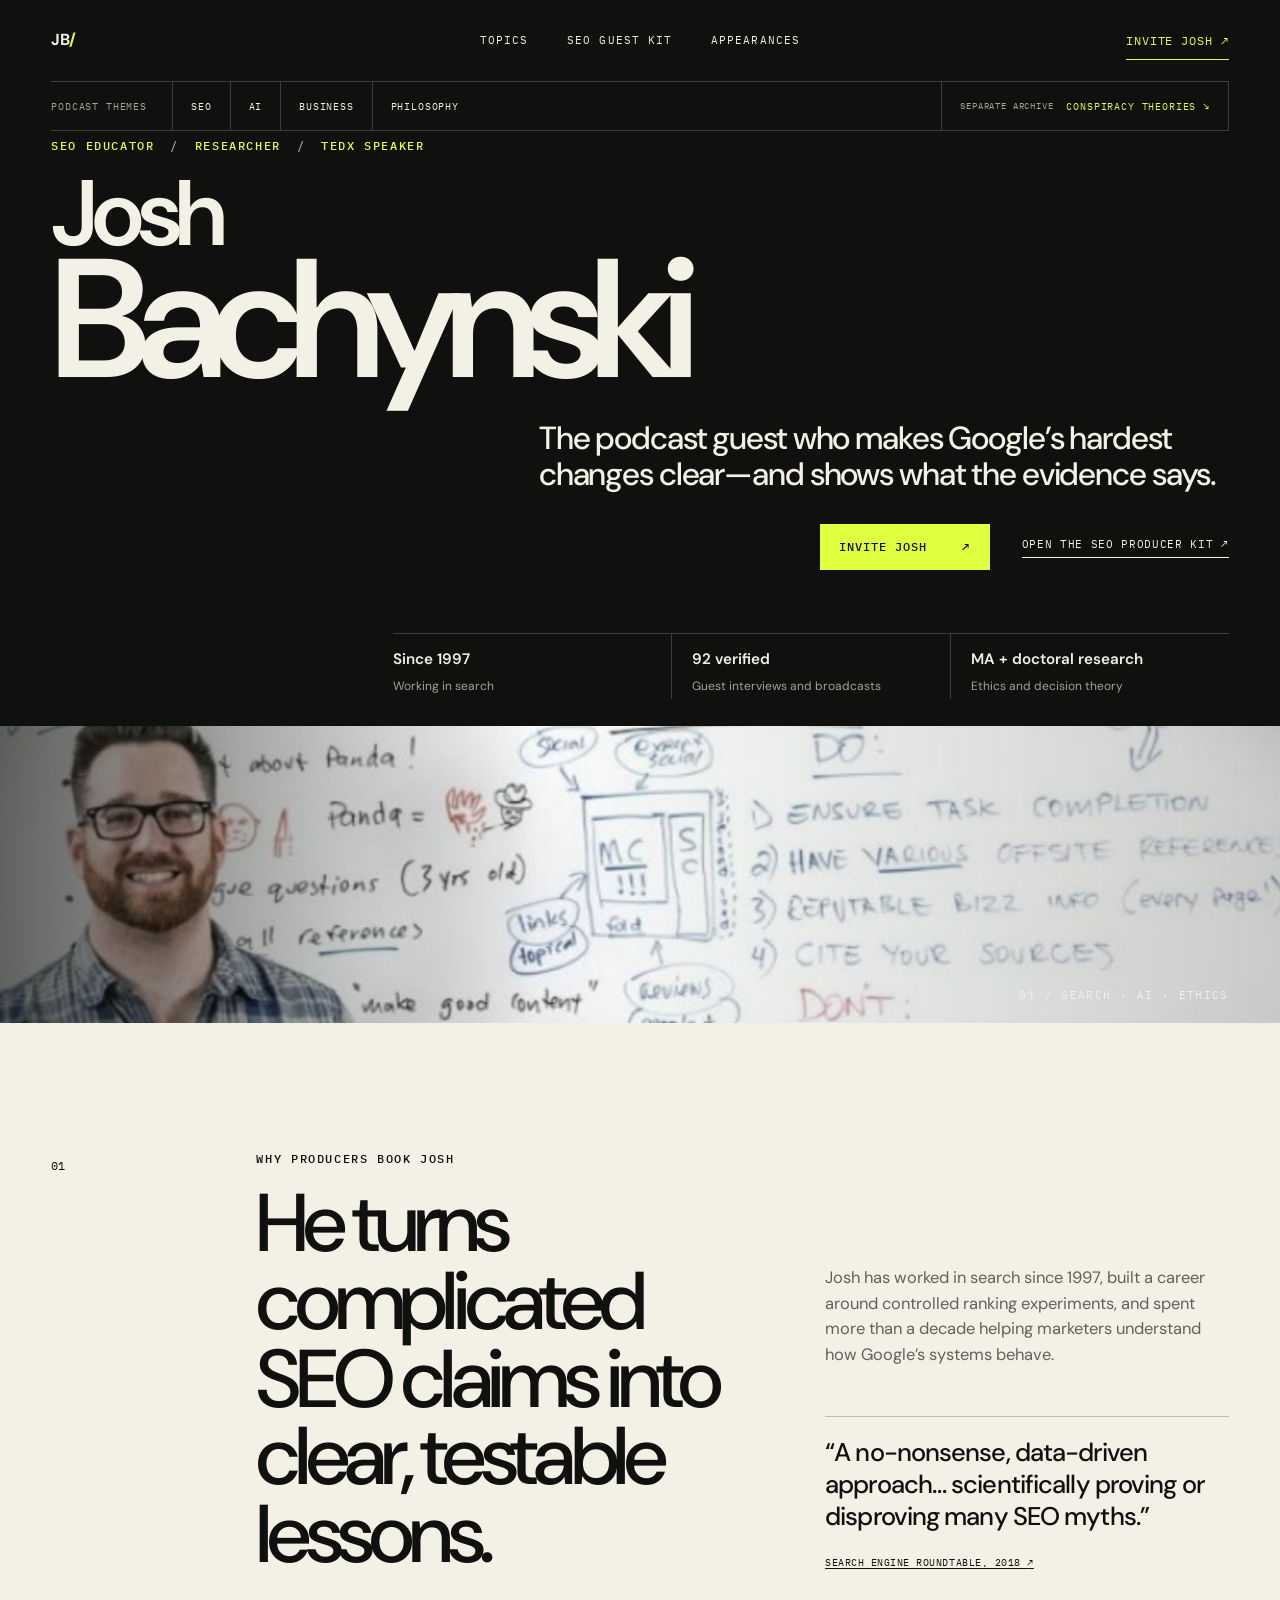
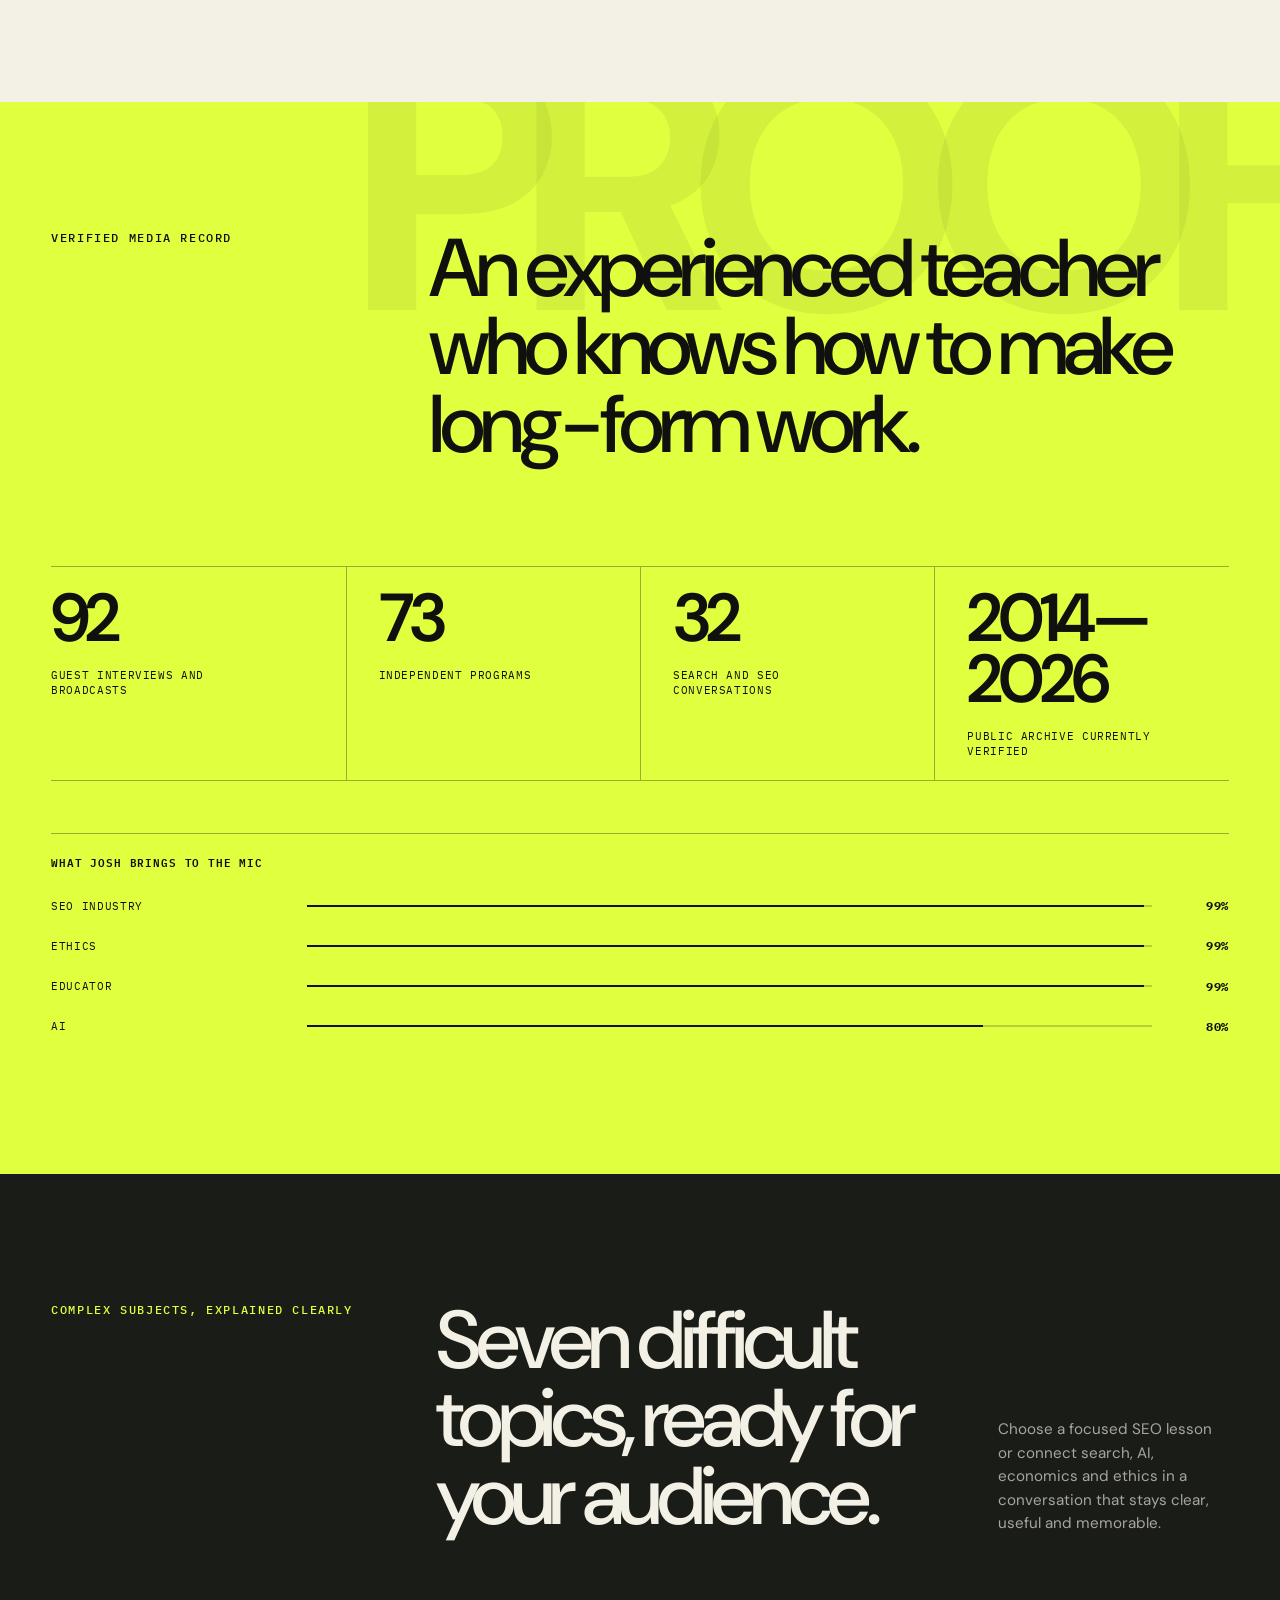
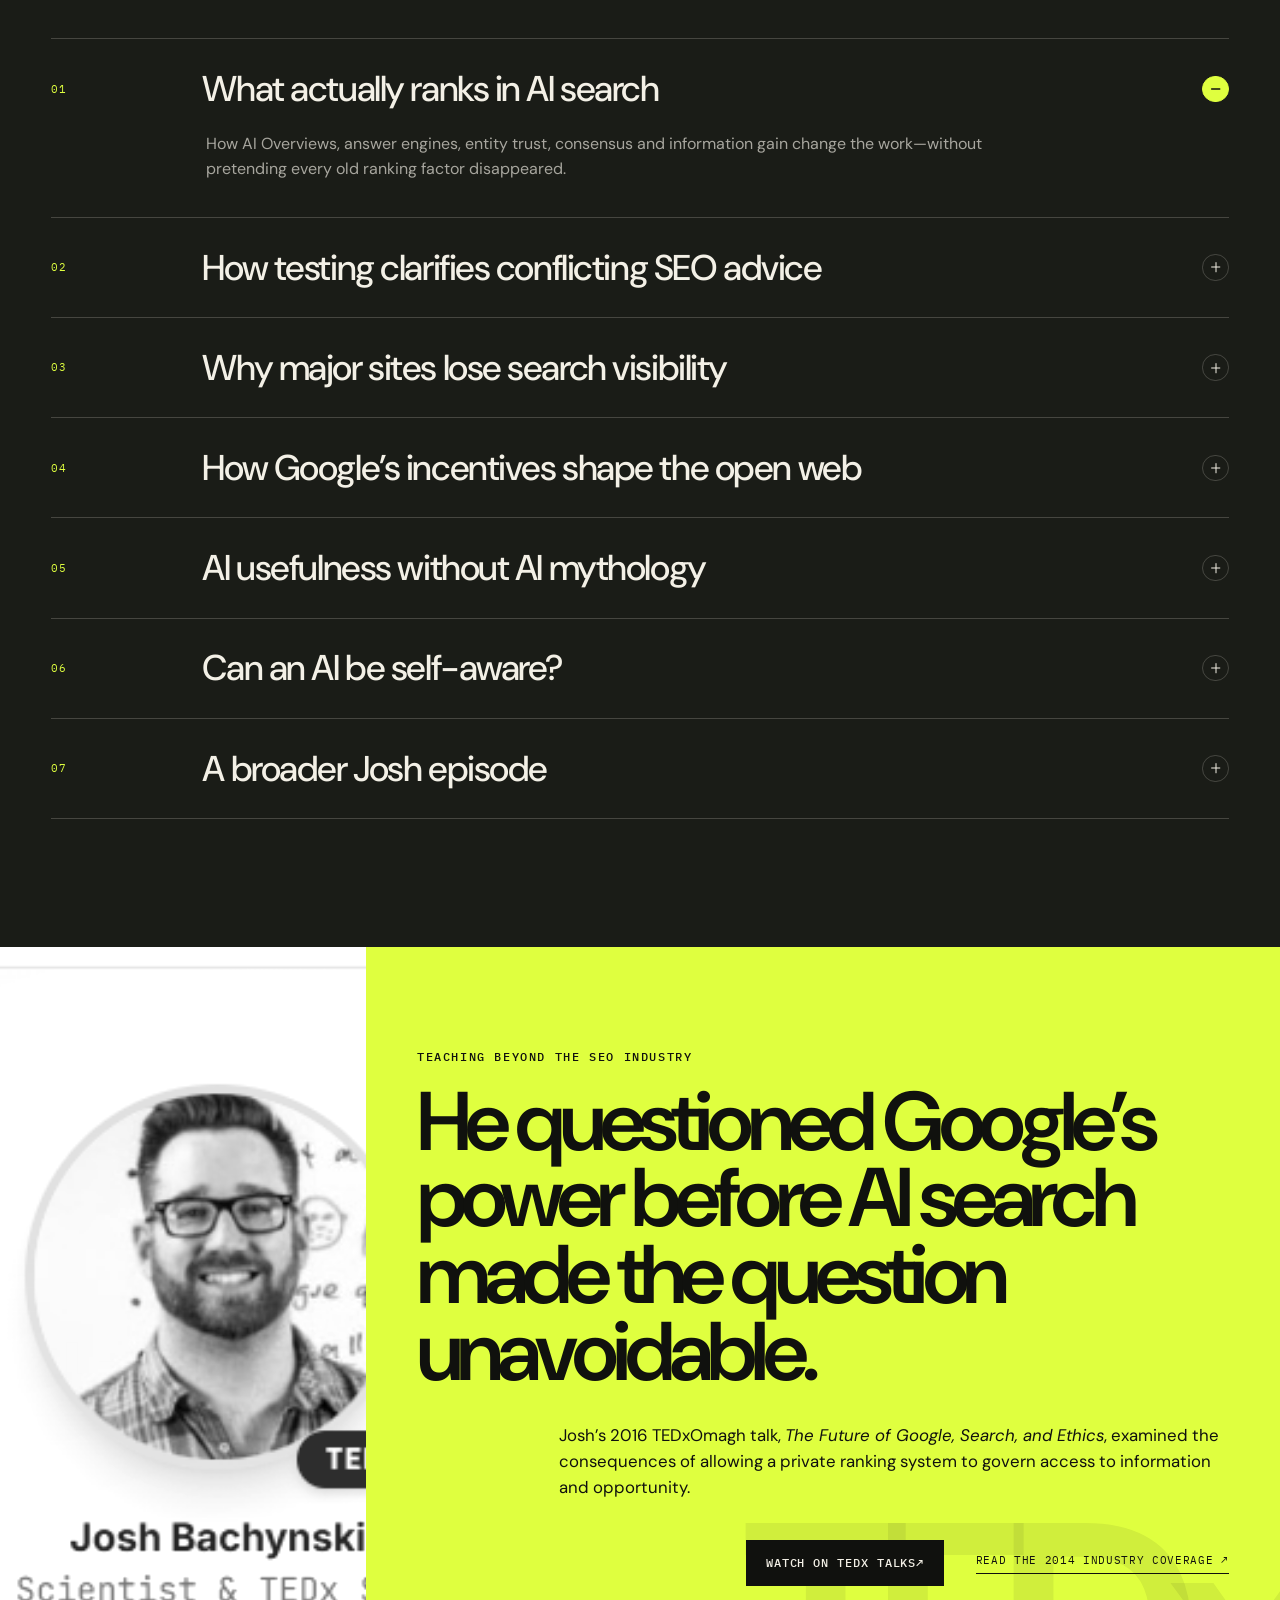
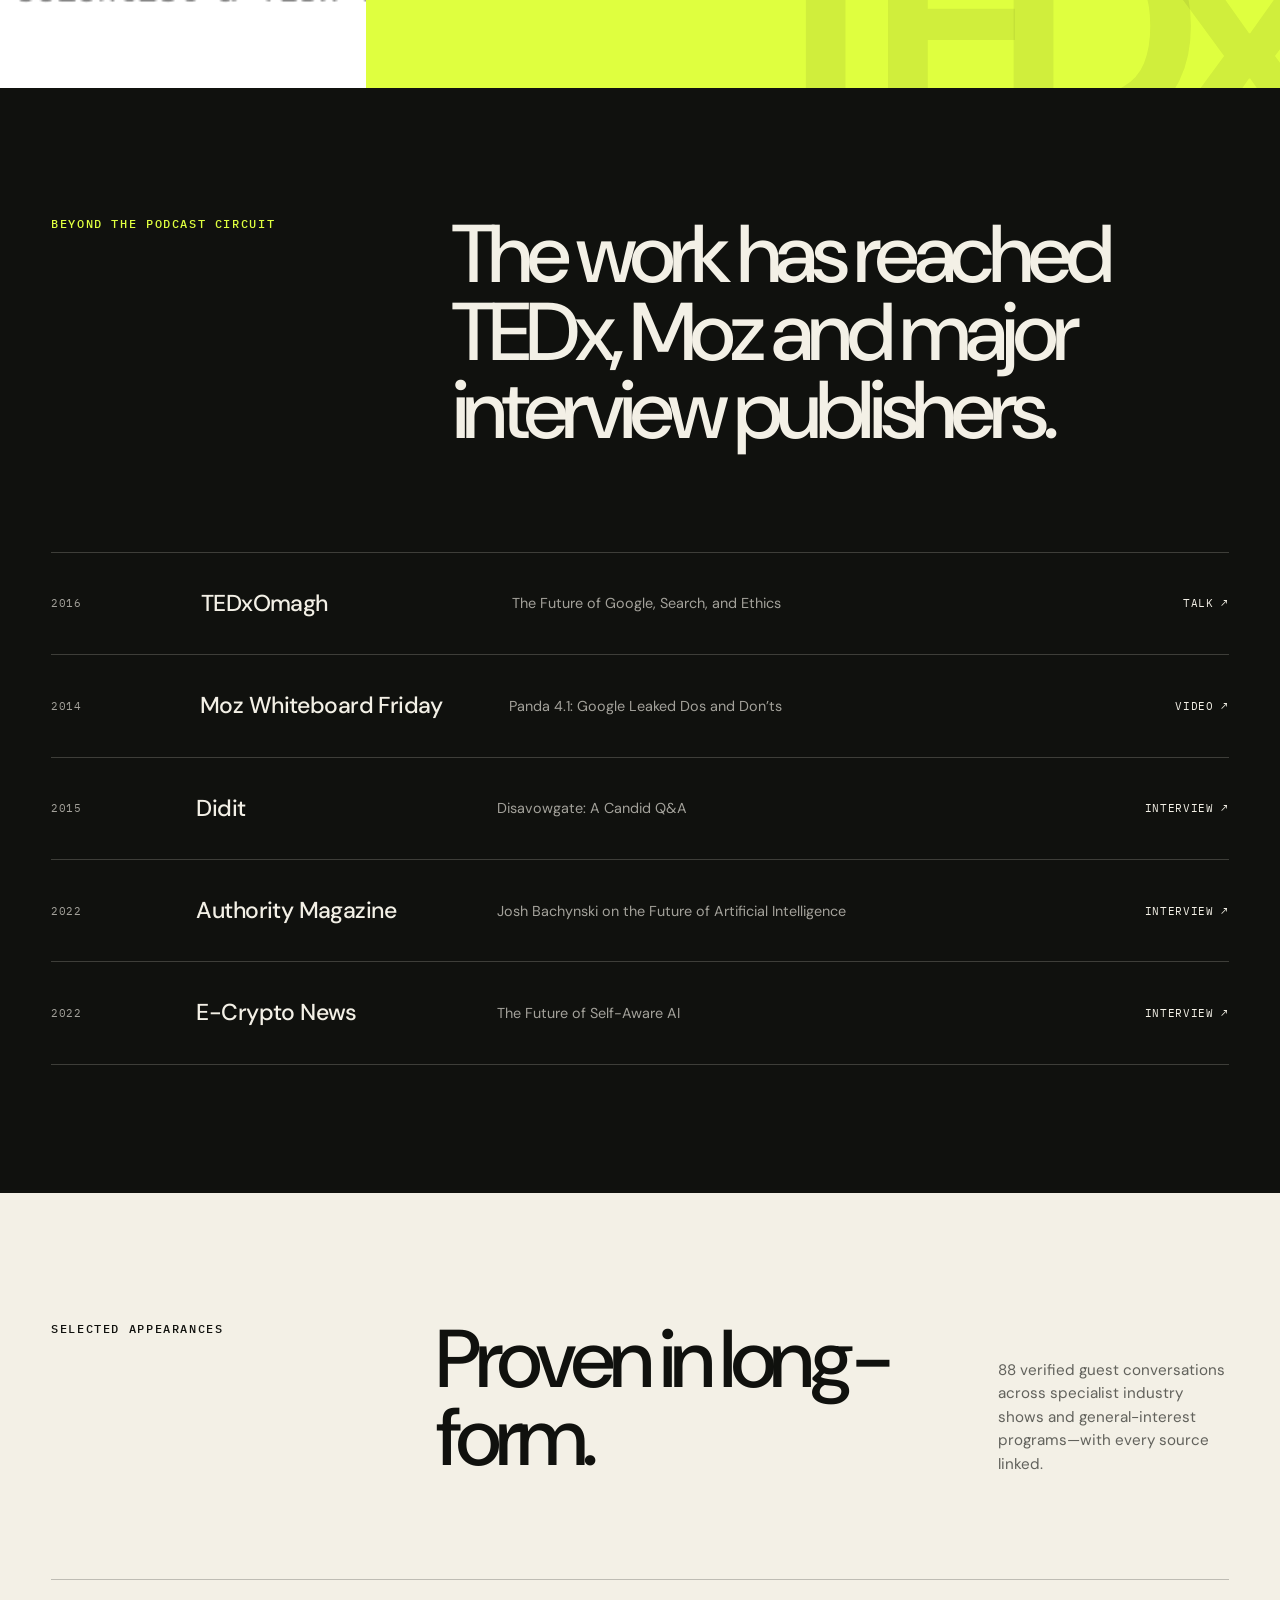
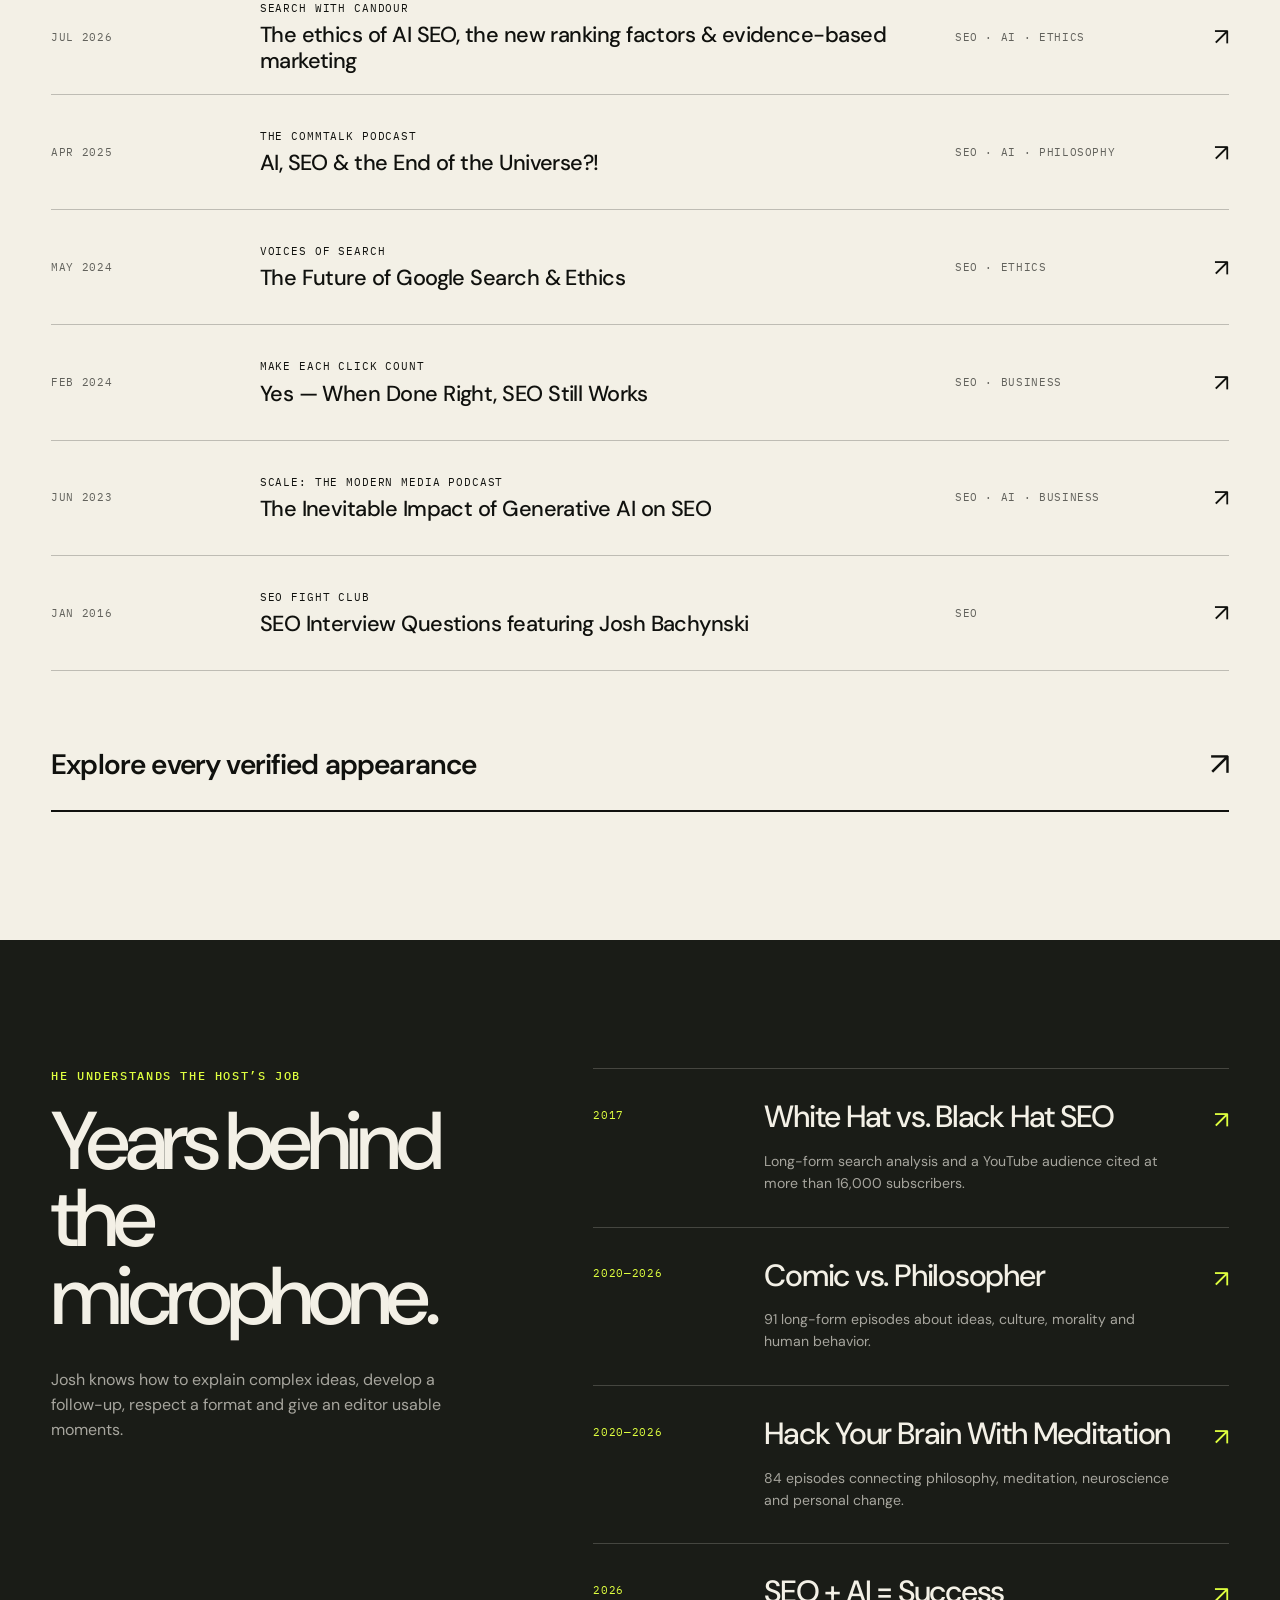
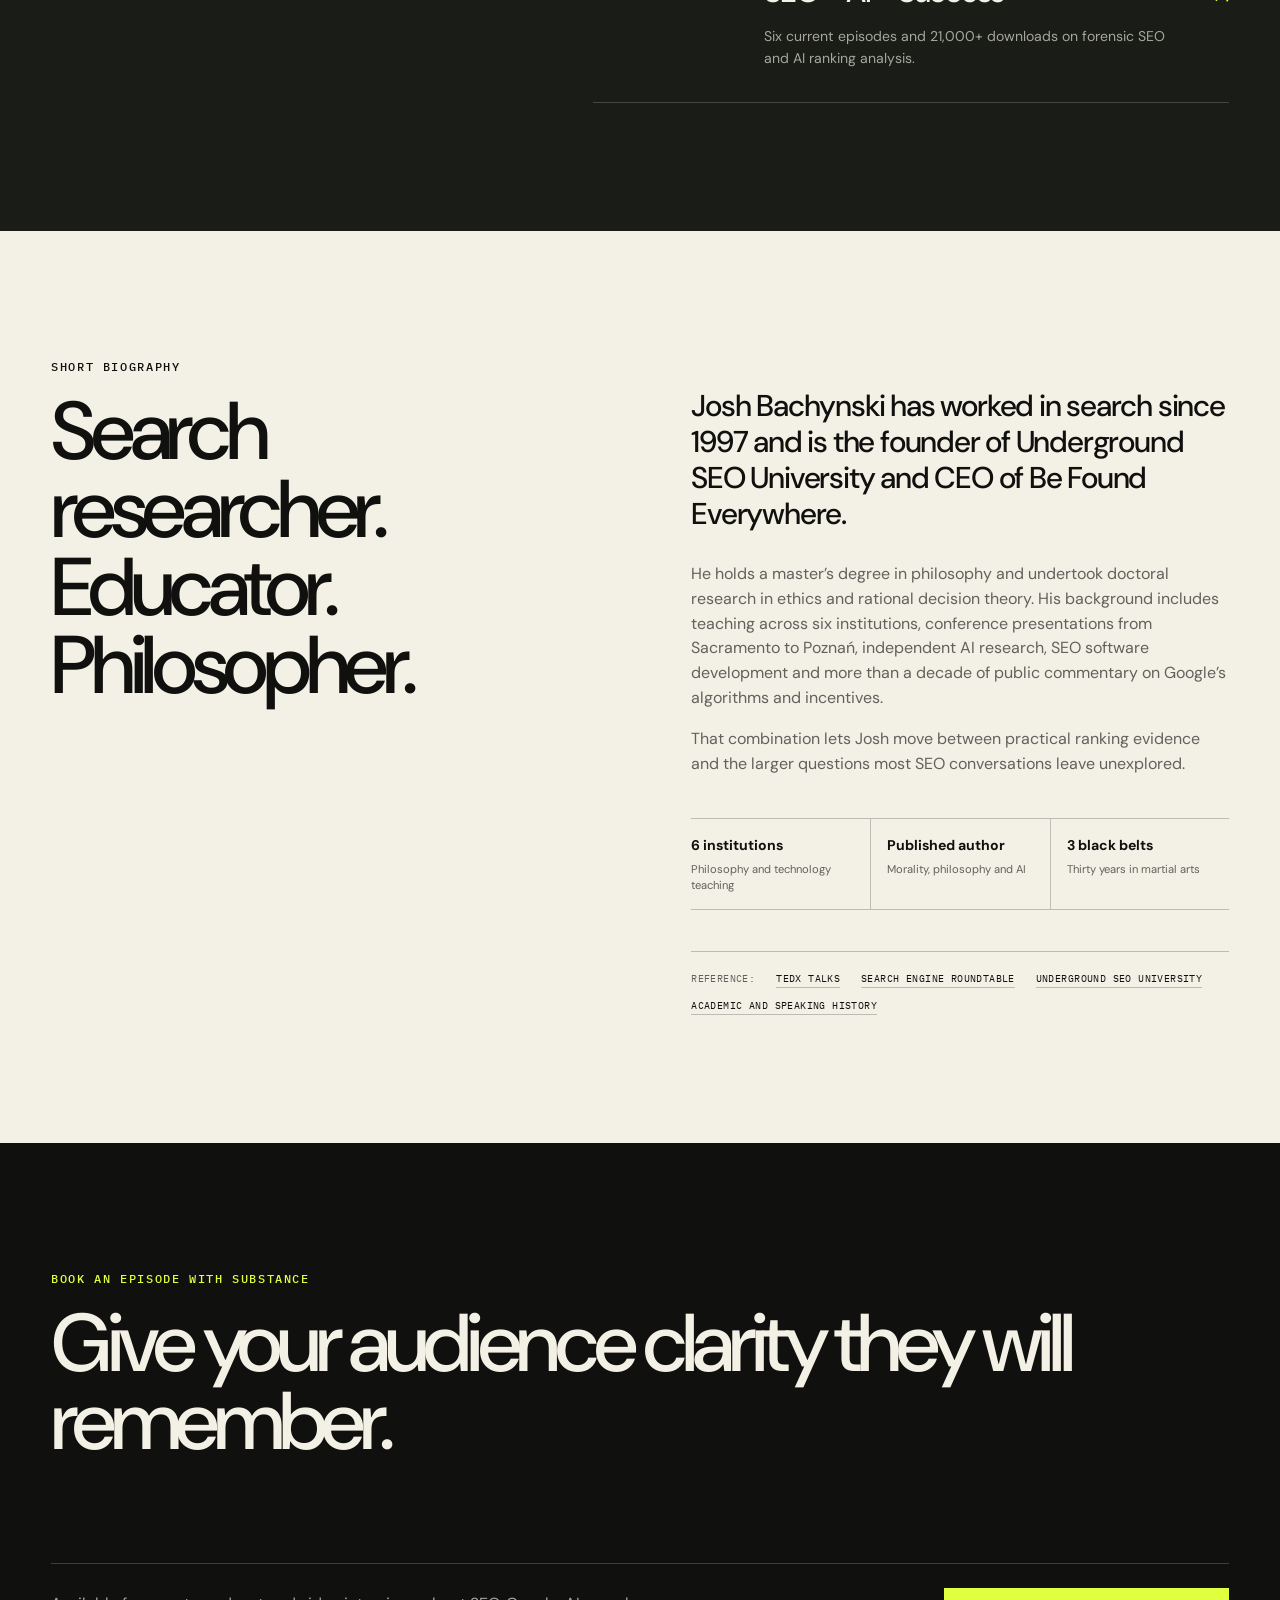
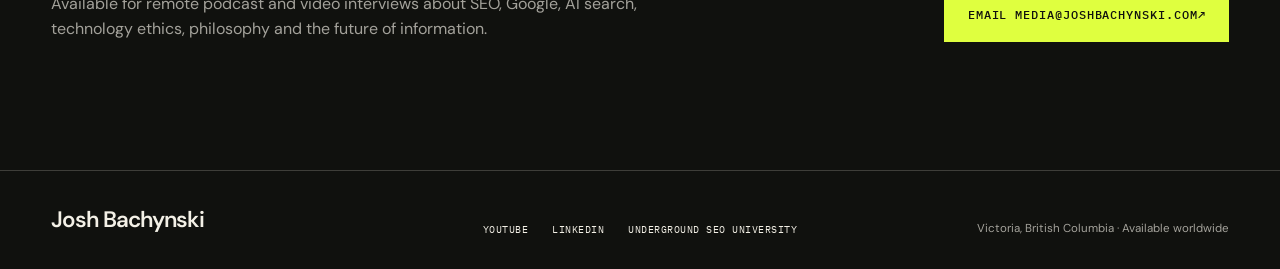
==== commit bb60099c: "Add podcast themes to homepage" ====
--- a/index.html
+++ b/index.html
@@ -18,7 +18,7 @@
   <link rel="preconnect" href="https://fonts.googleapis.com">
   <link rel="preconnect" href="https://fonts.gstatic.com" crossorigin>
   <link href="https://fonts.googleapis.com/css2?family=DM+Sans:opsz,wght@9..40,400;9..40,500;9..40,600;9..40,700&family=IBM+Plex+Mono:wght@400;500&display=swap" rel="stylesheet">
-  <link rel="stylesheet" href="assets/styles.css">
+  <link rel="stylesheet" href="assets/styles.css?v=20260802-3">
   <script type="application/ld+json">
   {
     "@context": "https://schema.org",
@@ -54,6 +54,14 @@
 
   <main id="main">
     <section class="hero" aria-labelledby="hero-title">
+      <nav class="hero-theme-nav" id="podcast-themes" aria-label="Podcast themes">
+        <span class="hero-theme-label">Podcast themes</span>
+        <a href="appearances.html#seo">SEO</a>
+        <a href="appearances.html#ai">AI</a>
+        <a href="appearances.html#business">Business</a>
+        <a href="appearances.html#philosophy">Philosophy</a>
+        <a class="hero-theme-separate" href="appearances.html#conspiracy-theories"><span>Separate archive</span> Conspiracy theories ↘</a>
+      </nav>
       <div class="hero-copy">
         <p class="eyebrow hero-kicker">SEO educator <span>/</span> researcher <span>/</span> TEDx speaker</p>
         <h1 id="hero-title"><span>Josh</span> Bachynski</h1>
@@ -66,7 +74,7 @@
 
       <div class="hero-proof" aria-label="Selected credentials">
         <div><strong>Since 1997</strong><span>Working in search</span></div>
-        <div><strong data-appearance-total>90+ verified</strong><span>Guest interviews and broadcasts</span></div>
+        <div><strong data-all-appearance-count data-separate-count="4" data-suffix=" verified">92 verified</strong><span>Guest interviews and broadcasts</span></div>
         <div><strong>MA + doctoral research</strong><span>Ethics and decision theory</span></div>
       </div>
 
@@ -98,7 +106,7 @@
       </div>
       <div class="record-ledger reveal" aria-label="Josh Bachynski's verified media record">
         <div class="record-stat record-stat-primary">
-          <strong data-appearance-count>91</strong>
+          <strong data-all-appearance-count data-separate-count="4">92</strong>
           <span>Guest interviews and broadcasts</span>
         </div>
         <div class="record-stat">
@@ -325,7 +333,7 @@
     <div class="footer-note">Victoria, British Columbia · Available worldwide</div>
   </footer>
 
-  <script src="assets/appearances.js"></script>
-  <script src="assets/site.js"></script>
+  <script src="assets/appearances.js?v=20260802-3"></script>
+  <script src="assets/site.js?v=20260802-3"></script>
 </body>
 </html>
--- a/assets/styles.css
+++ b/assets/styles.css
@@ -178,6 +178,62 @@
   right: 0;
 }
 
+.hero-theme-nav {
+  position: absolute;
+  top: 5.05rem;
+  left: var(--gutter);
+  right: var(--gutter);
+  z-index: 4;
+  display: flex;
+  align-items: stretch;
+  border-top: 1px solid var(--line-dark);
+  border-bottom: 1px solid var(--line-dark);
+  font-family: "IBM Plex Mono", monospace;
+  font-size: 0.65rem;
+  letter-spacing: 0.08em;
+  text-transform: uppercase;
+}
+
+.hero-theme-nav a,
+.hero-theme-label {
+  display: inline-flex;
+  align-items: center;
+  min-height: 3rem;
+}
+
+.hero-theme-label {
+  flex: 0 0 auto;
+  padding-right: clamp(1rem, 2vw, 2rem);
+  color: var(--muted-dark);
+}
+
+.hero-theme-nav a {
+  flex: 0 0 auto;
+  padding: 0 clamp(0.75rem, 1.4vw, 1.25rem);
+  border-left: 1px solid var(--line-dark);
+  color: var(--paper);
+  text-decoration: none;
+  transition: background-color 160ms ease, color 160ms ease;
+}
+
+.hero-theme-nav a:hover,
+.hero-theme-nav a:focus-visible {
+  background: var(--paper);
+  color: var(--ink);
+}
+
+.hero-theme-nav .hero-theme-separate {
+  margin-left: auto;
+  border-right: 1px solid var(--line-dark);
+  color: var(--acid);
+}
+
+.hero-theme-separate span {
+  margin-right: 0.8rem;
+  color: var(--muted-dark);
+  font-size: 0.55rem;
+}
+
 .header-cta {
   justify-self: end;
   padding: 0.7rem 0 0.55rem;
@@ -409,6 +465,7 @@
 .hosted-section,
 .bio-section,
 .booking-section,
+.archive-conspiracy,
 .archive-hosted,
 .archive-note {
   padding: var(--section-y) var(--gutter);
@@ -435,6 +492,7 @@
 .hosted-intro h2,
 .bio-title h2,
 .booking-section h2,
+.archive-conspiracy h2,
 .archive-hosted h2 {
   margin-bottom: 0;
   font-size: clamp(2.75rem, 6.4vw, 6.5rem);
@@ -1250,6 +1308,9 @@
 }
 
 .filter-button {
+  display: inline-flex;
+  align-items: center;
+  gap: 0.45rem;
   padding: 0.55rem 0.85rem;
   border: 1px solid var(--line-light);
   border-radius: 0;
@@ -1259,7 +1320,9 @@
   font-family: "IBM Plex Mono", monospace;
   font-size: 0.64rem;
   letter-spacing: 0.06em;
+  text-decoration: none;
   text-transform: uppercase;
+  white-space: nowrap;
 }
 
 .filter-button:hover,
@@ -1309,6 +1372,107 @@
 .archive-empty {
   padding: 4rem 0;
   font-size: 1.2rem;
+}
+
+.archive-conspiracy {
+  overflow: hidden;
+  scroll-margin-top: 10.5rem;
+  background: var(--acid);
+  color: var(--ink);
+}
+
+.conspiracy-heading {
+  display: grid;
+  grid-template-columns: 0.55fr 1.45fr 0.8fr;
+  gap: clamp(2rem, 5vw, 6rem);
+  align-items: end;
+  margin-bottom: clamp(3rem, 7vw, 6rem);
+}
+
+.conspiracy-heading .eyebrow,
+.conspiracy-heading h2,
+.conspiracy-heading > p:last-child {
+  margin: 0;
+}
+
+.conspiracy-heading > p:last-child {
+  max-width: 32rem;
+  font-size: clamp(1rem, 1.45vw, 1.3rem);
+  line-height: 1.45;
+}
+
+.conspiracy-appearance {
+  display: grid;
+  grid-template-columns: 0.55fr 2fr 0.8fr;
+  gap: clamp(1.5rem, 4vw, 4rem);
+  align-items: center;
+  min-height: 12rem;
+  padding: 2.25rem 0;
+  border-top: 2px solid var(--ink);
+  color: inherit;
+  text-decoration: none;
+}
+
+.conspiracy-appearance:last-child {
+  border-bottom: 2px solid var(--ink);
+}
+
+a.conspiracy-appearance:hover h3,
+a.conspiracy-appearance:focus-visible h3 {
+  text-decoration: underline;
+  text-decoration-thickness: 0.06em;
+  text-underline-offset: 0.12em;
+}
+
+.conspiracy-index span,
+.conspiracy-index strong,
+.conspiracy-show,
+.conspiracy-status {
+  font-family: "IBM Plex Mono", monospace;
+  letter-spacing: 0.07em;
+  text-transform: uppercase;
+}
+
+.conspiracy-index span,
+.conspiracy-index strong {
+  display: block;
+}
+
+.conspiracy-index span {
+  margin-bottom: 0.45rem;
+  font-size: 0.67rem;
+}
+
+.conspiracy-index strong {
+  font-size: clamp(1.4rem, 2.6vw, 2.4rem);
+}
+
+.conspiracy-show {
+  margin: 0 0 0.6rem;
+  font-size: 0.7rem;
+  font-weight: 500;
+}
+
+.conspiracy-copy h3 {
+  margin: 0 0 0.55rem;
+  font-size: clamp(2rem, 4.4vw, 4.5rem);
+  font-weight: 500;
+  letter-spacing: -0.055em;
+  line-height: 0.95;
+}
+
+.conspiracy-copy > p:last-child {
+  margin: 0;
+  font-size: 1rem;
+}
+
+.conspiracy-status {
+  justify-self: end;
+  margin: 0;
+  padding-left: 1.5rem;
+  border-left: 1px solid rgba(16, 17, 14, 0.4);
+  font-size: 0.68rem;
+  line-height: 1.45;
 }
 
 .archive-hosted {
@@ -1435,6 +1599,20 @@
     display: none;
   }
 
+  .hero-theme-nav {
+    top: 4.5rem;
+    left: 0;
+    right: 0;
+    overflow-x: auto;
+    padding: 0 var(--gutter);
+    background: rgba(16, 17, 14, 0.96);
+    scrollbar-width: thin;
+  }
+
+  .hero-theme-nav .hero-theme-separate {
+    margin-left: 1.25rem;
+  }
+
   .hero {
     min-height: 880px;
     padding-top: 8.1rem;
@@ -1721,6 +1899,26 @@
     margin-top: 3rem;
   }
 
+  .conspiracy-heading {
+    grid-template-columns: 1fr;
+    gap: 1.5rem;
+  }
+
+  .conspiracy-heading > p:last-child {
+    max-width: 44rem;
+  }
+
+  .conspiracy-appearance {
+    grid-template-columns: 5.2rem 1fr;
+  }
+
+  .conspiracy-status {
+    grid-column: 2;
+    justify-self: start;
+    padding: 0;
+    border-left: 0;
+  }
+
   .archive-hosted .hosted-shows {
     display: block;
   }
@@ -1746,6 +1944,15 @@
   .appearance-date,
   .archive-columns span:first-child {
     display: none;
+  }
+
+  .conspiracy-appearance {
+    grid-template-columns: 1fr;
+    gap: 1.25rem;
+  }
+
+  .conspiracy-status {
+    grid-column: 1;
   }
 
   .record-ledger {
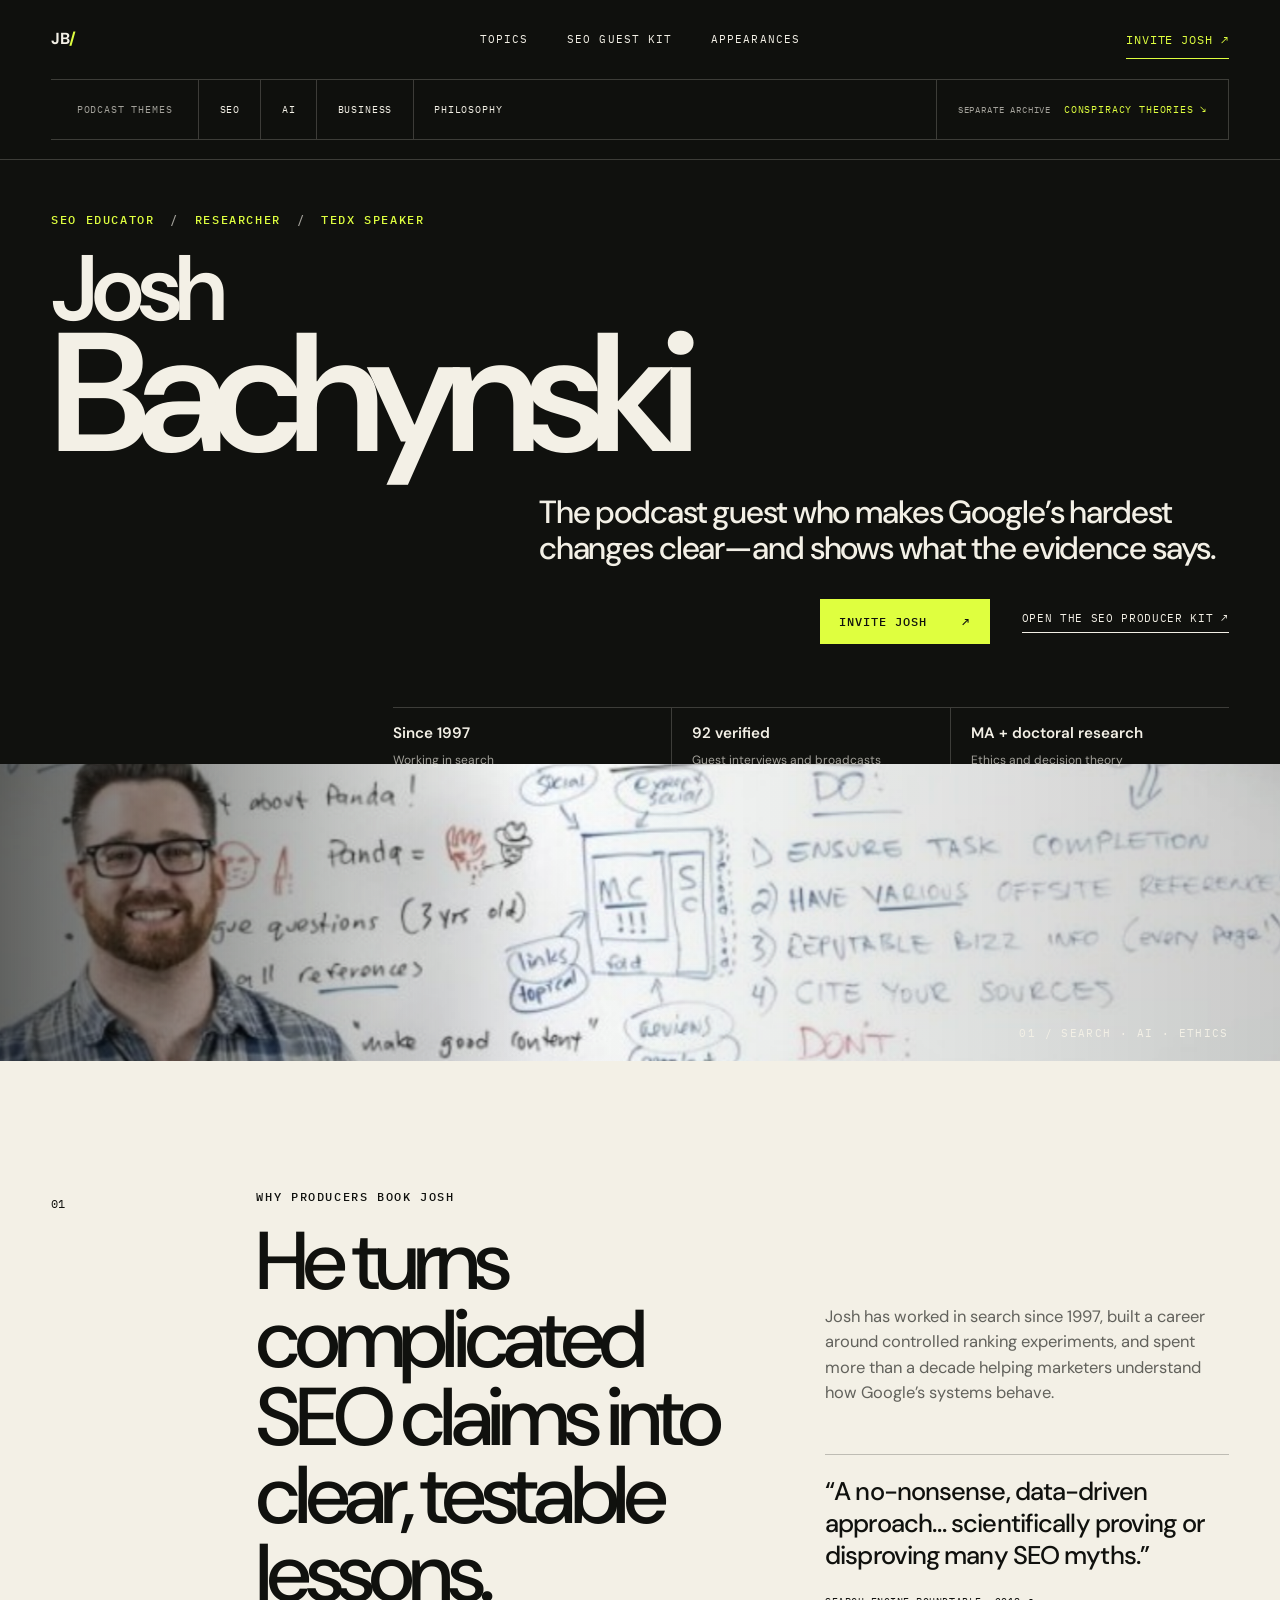
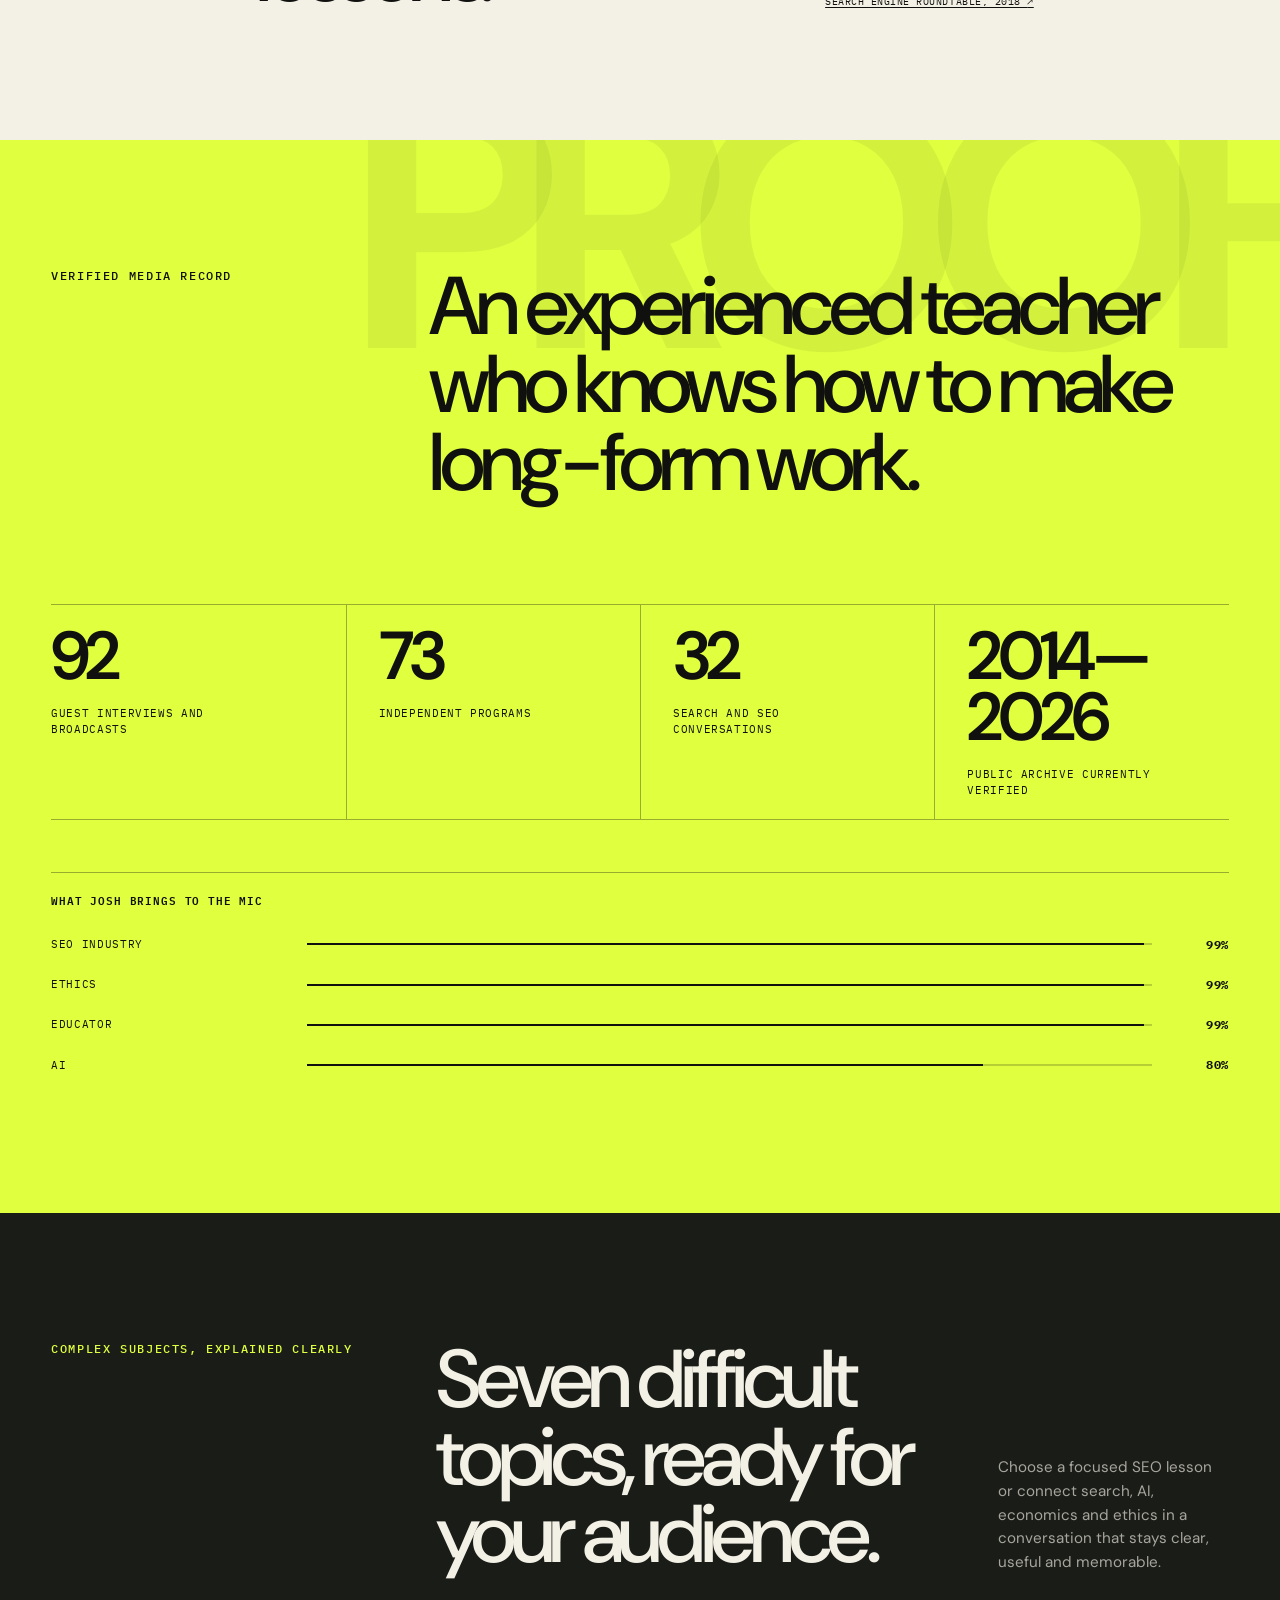
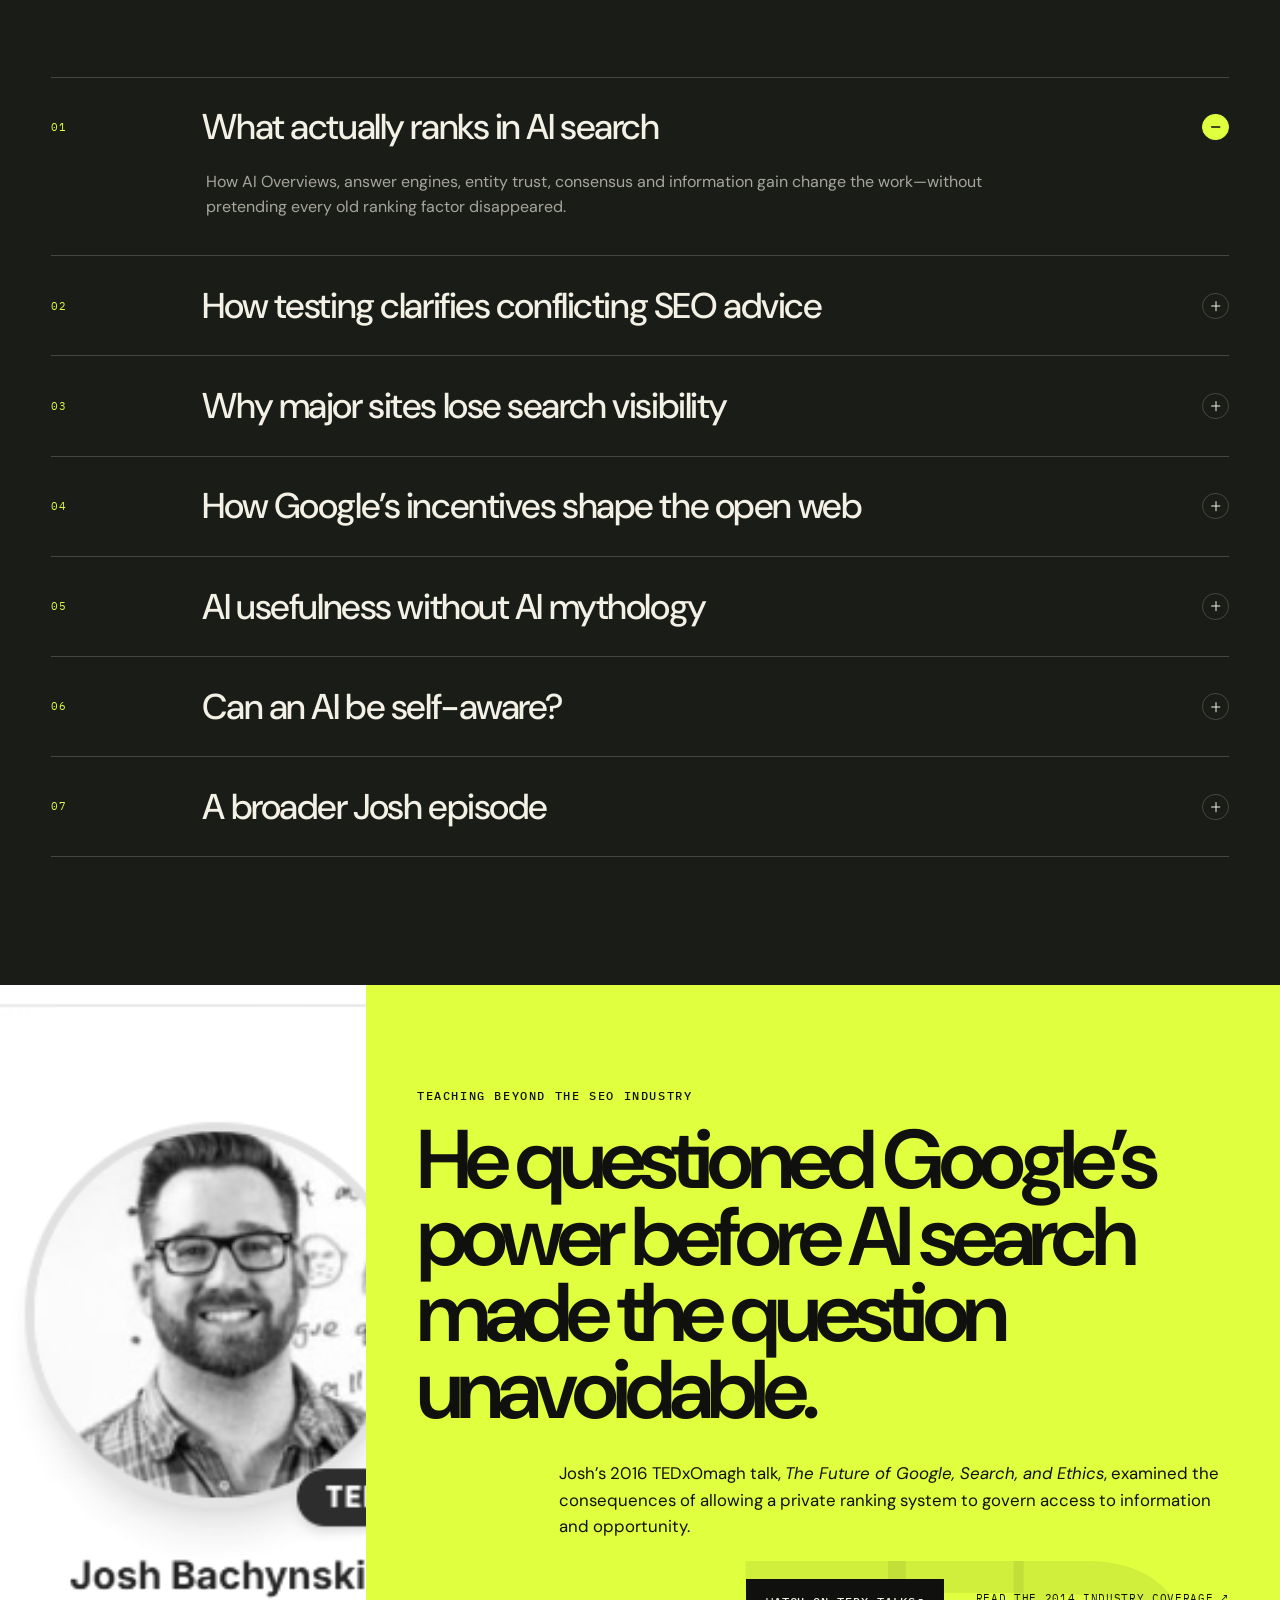
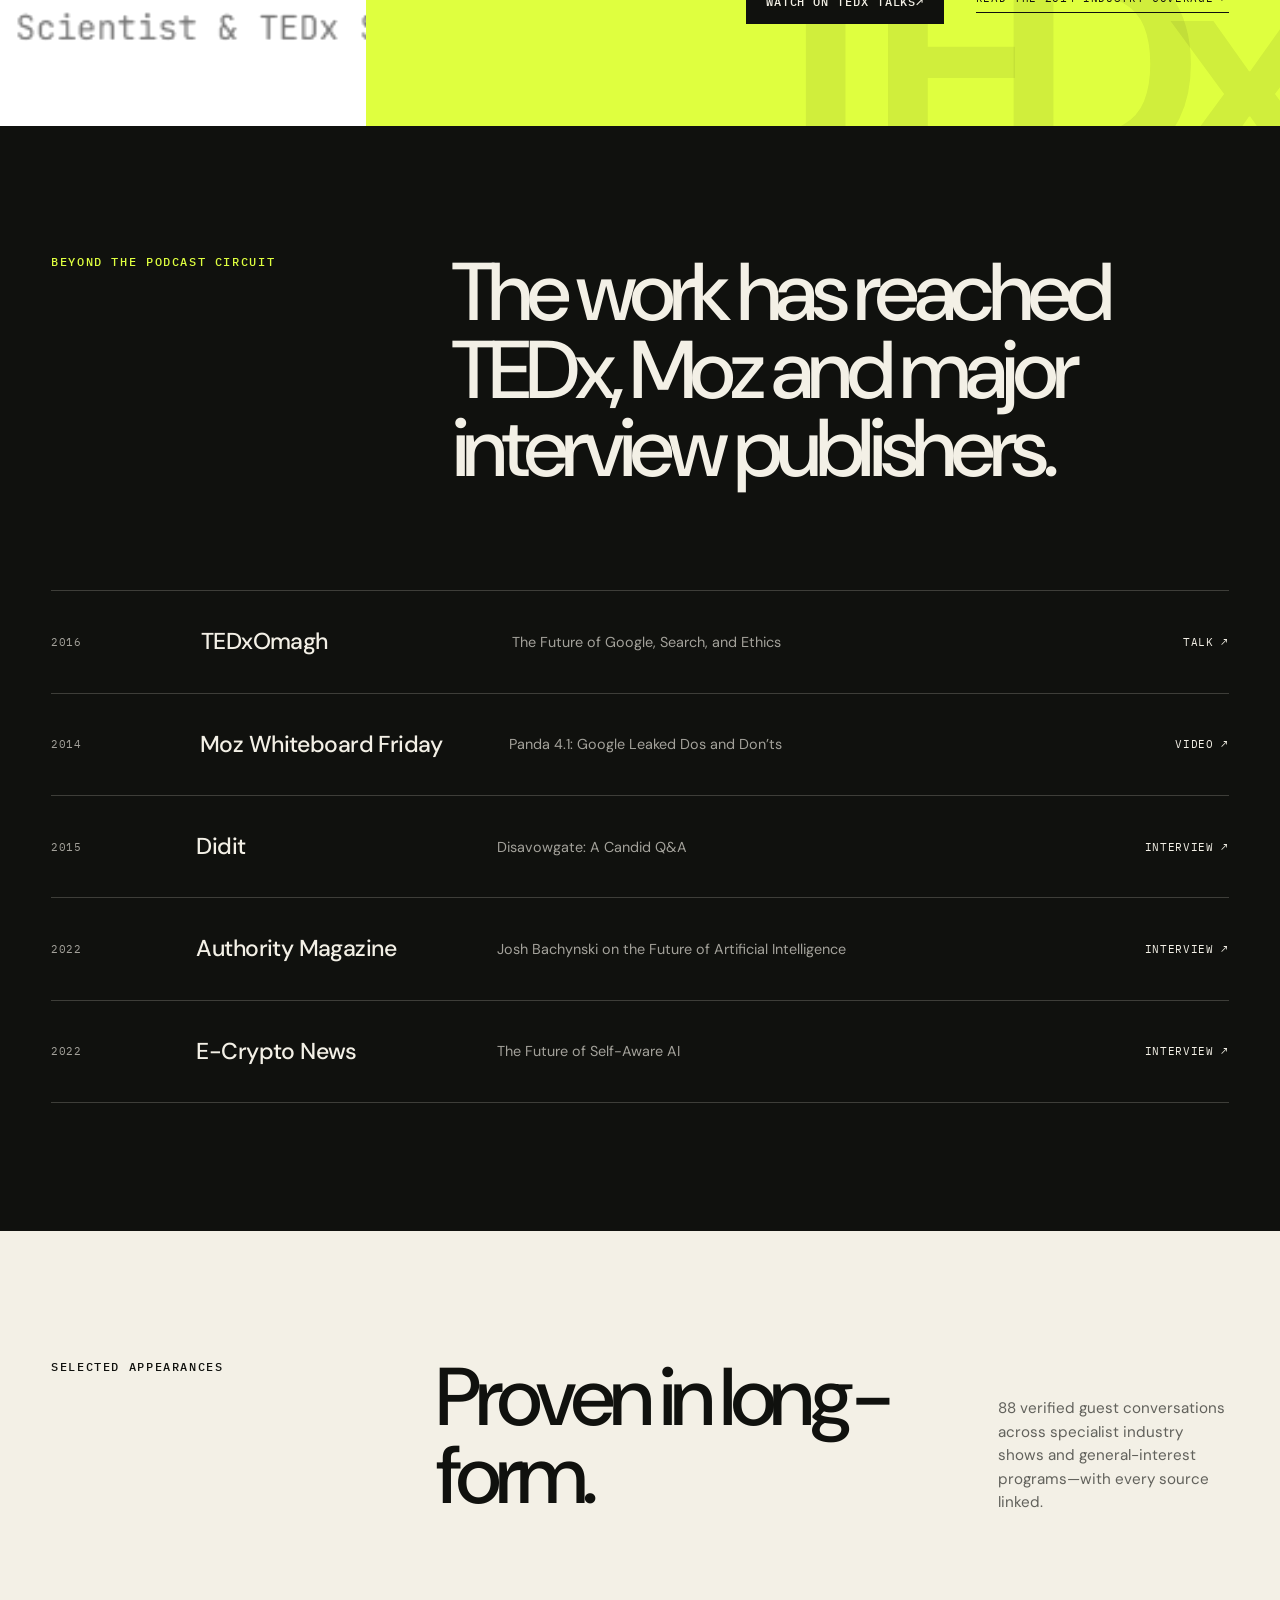
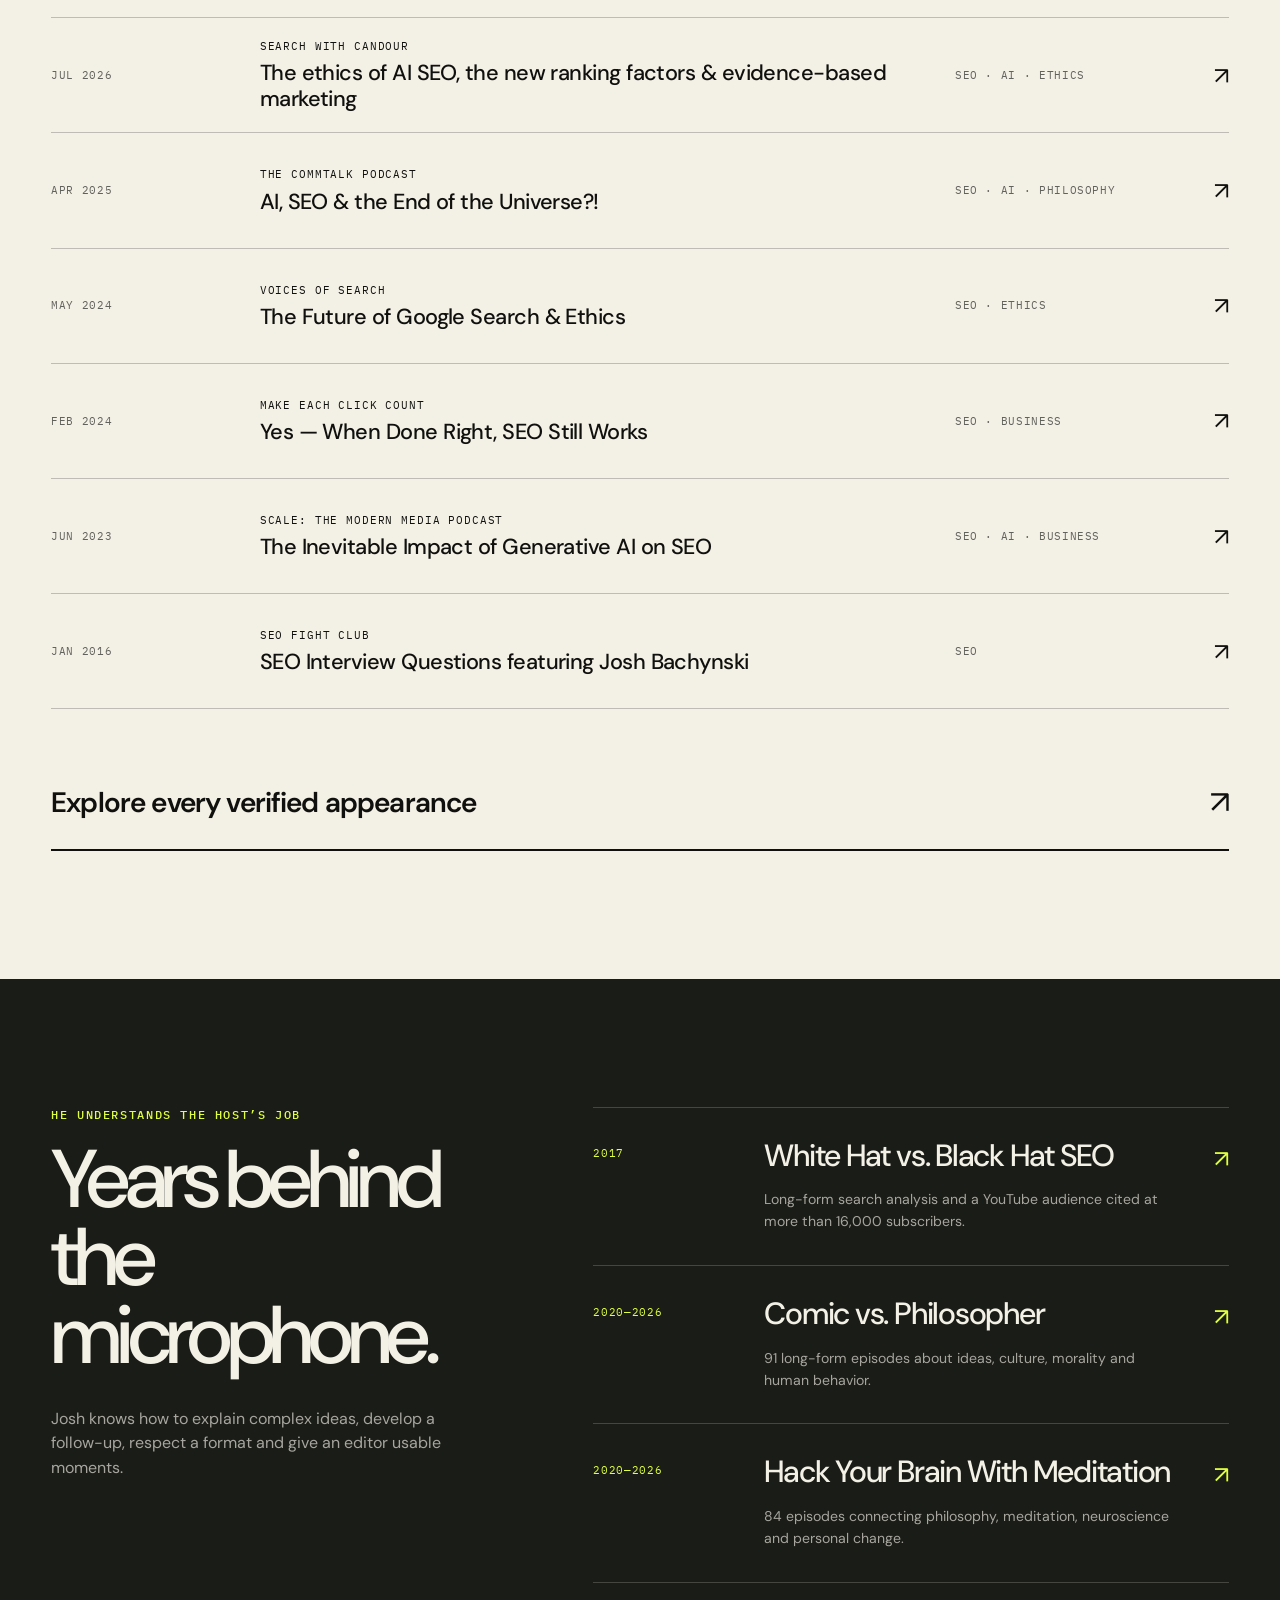
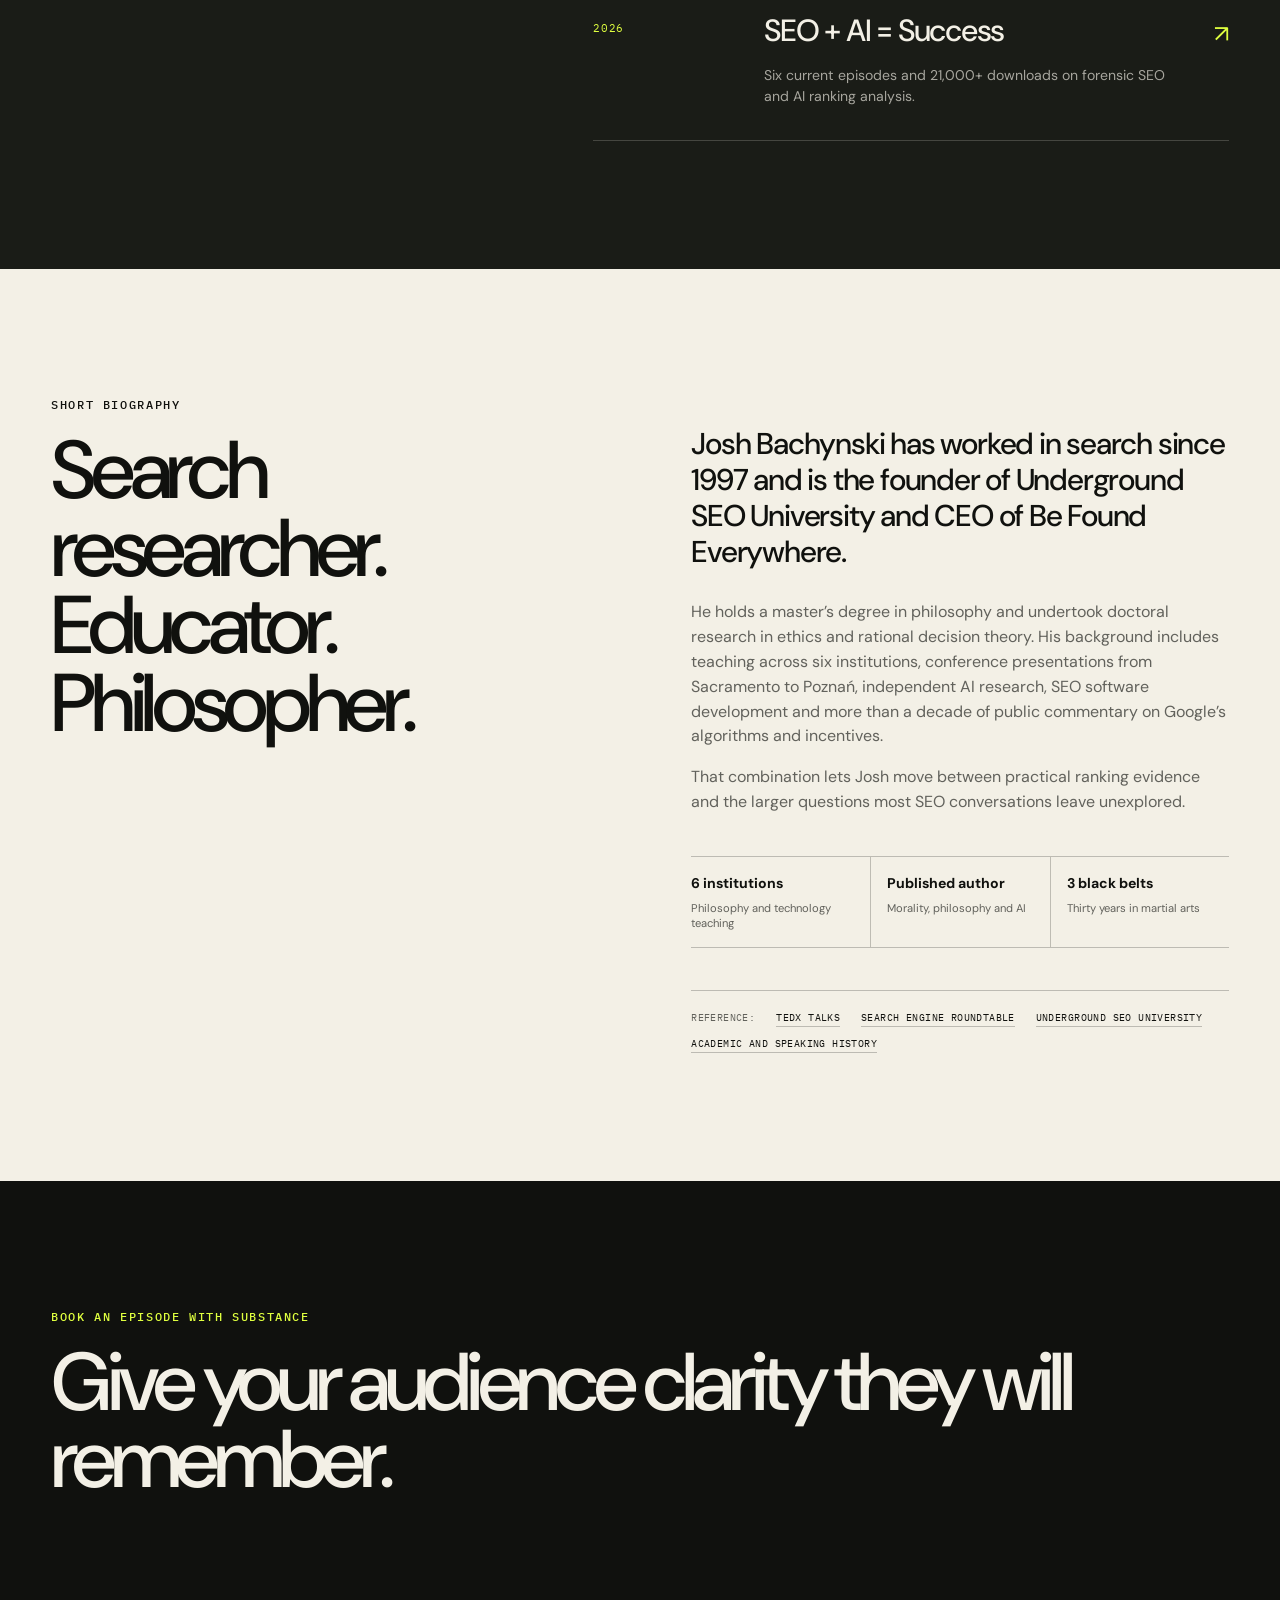
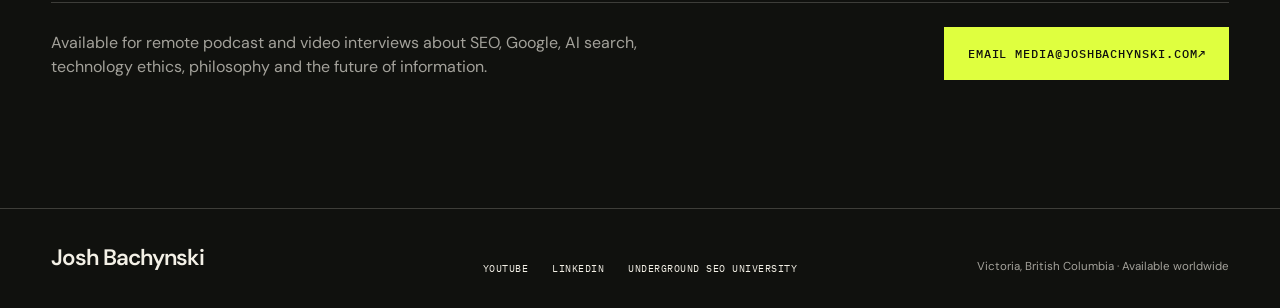
==== commit d7be79c2: "Add spacious theme header to every page" ====
--- a/index.html
+++ b/index.html
@@ -18,7 +18,7 @@
   <link rel="preconnect" href="https://fonts.googleapis.com">
   <link rel="preconnect" href="https://fonts.gstatic.com" crossorigin>
   <link href="https://fonts.googleapis.com/css2?family=DM+Sans:opsz,wght@9..40,400;9..40,500;9..40,600;9..40,700&family=IBM+Plex+Mono:wght@400;500&display=swap" rel="stylesheet">
-  <link rel="stylesheet" href="assets/styles.css?v=20260802-3">
+  <link rel="stylesheet" href="assets/styles.css?v=20260802-4">
   <script type="application/ld+json">
   {
     "@context": "https://schema.org",
@@ -44,24 +44,24 @@
 
   <header class="site-header" data-header>
     <a class="wordmark" href="index.html" aria-label="Josh Bachynski home">JB<span>/</span></a>
-    <nav aria-label="Primary navigation">
+    <nav class="primary-nav" aria-label="Primary navigation">
       <a href="#topics">Topics</a>
       <a href="seo-podcast-guest.html">SEO guest kit</a>
       <a href="appearances.html">Appearances</a>
     </nav>
     <a class="header-cta" href="mailto:media@joshbachynski.com?subject=Podcast%20invitation%20for%20Josh%20Bachynski">Invite Josh <span aria-hidden="true">↗</span></a>
+    <nav class="header-theme-nav" aria-label="Podcast themes">
+      <span class="header-theme-label">Podcast themes</span>
+      <a href="appearances.html#seo">SEO</a>
+      <a href="appearances.html#ai">AI</a>
+      <a href="appearances.html#business">Business</a>
+      <a href="appearances.html#philosophy">Philosophy</a>
+      <a class="header-theme-separate" href="appearances.html#conspiracy-theories"><span>Separate archive</span> Conspiracy theories ↘</a>
+    </nav>
   </header>
 
   <main id="main">
     <section class="hero" aria-labelledby="hero-title">
-      <nav class="hero-theme-nav" id="podcast-themes" aria-label="Podcast themes">
-        <span class="hero-theme-label">Podcast themes</span>
-        <a href="appearances.html#seo">SEO</a>
-        <a href="appearances.html#ai">AI</a>
-        <a href="appearances.html#business">Business</a>
-        <a href="appearances.html#philosophy">Philosophy</a>
-        <a class="hero-theme-separate" href="appearances.html#conspiracy-theories"><span>Separate archive</span> Conspiracy theories ↘</a>
-      </nav>
       <div class="hero-copy">
         <p class="eyebrow hero-kicker">SEO educator <span>/</span> researcher <span>/</span> TEDx speaker</p>
         <h1 id="hero-title"><span>Josh</span> Bachynski</h1>
@@ -333,7 +333,7 @@
     <div class="footer-note">Victoria, British Columbia · Available worldwide</div>
   </footer>
 
-  <script src="assets/appearances.js?v=20260802-3"></script>
-  <script src="assets/site.js?v=20260802-3"></script>
+  <script src="assets/appearances.js?v=20260802-4"></script>
+  <script src="assets/site.js?v=20260802-4"></script>
 </body>
 </html>
--- a/assets/styles.css
+++ b/assets/styles.css
@@ -13,6 +13,7 @@
   --gutter: clamp(1.25rem, 4vw, 4.75rem);
   --section-y: clamp(5.5rem, 10vw, 10rem);
   --max: 1600px;
+  --site-header-height: 10rem;
 }
 
 *,
@@ -111,19 +112,22 @@
   z-index: 50;
   display: grid;
   grid-template-columns: 1fr auto 1fr;
+  grid-template-rows: minmax(2.8rem, auto) auto;
+  column-gap: 2rem;
+  row-gap: 1rem;
   align-items: center;
   width: 100%;
-  min-height: 5.1rem;
-  padding: 0 var(--gutter);
-  border-bottom: 1px solid transparent;
-  background: rgba(16, 17, 14, 0);
+  min-height: var(--site-header-height);
+  padding: 1rem var(--gutter) 1.15rem;
+  border-bottom: 1px solid var(--line-dark);
+  background: rgba(16, 17, 14, 0.96);
   transition: background-color 180ms ease, border-color 180ms ease;
 }
 
 .site-header.is-scrolled,
 .archive-header {
   border-bottom-color: var(--line-dark);
-  background: rgba(16, 17, 14, 0.96);
+  background: rgba(16, 17, 14, 0.985);
 }
 
 .archive-header {
@@ -142,7 +146,7 @@
   color: var(--acid);
 }
 
-.site-header nav {
+.site-header .primary-nav {
   display: flex;
   gap: clamp(1.5rem, 3vw, 3rem);
   font-family: "IBM Plex Mono", monospace;
@@ -151,17 +155,17 @@
   text-transform: uppercase;
 }
 
-.site-header nav a,
+.site-header .primary-nav a,
 .footer-links a,
 .bio-sources a {
   text-decoration: none;
 }
 
-.site-header nav a {
+.site-header .primary-nav a {
   position: relative;
 }
 
-.site-header nav a::after {
+.site-header .primary-nav a::after {
   content: "";
   position: absolute;
   left: 0;
@@ -172,18 +176,15 @@
   transition: right 180ms ease;
 }
 
-.site-header nav a:hover::after,
-.site-header nav a:focus-visible::after,
-.site-header nav a[aria-current="page"]::after {
+.site-header .primary-nav a:hover::after,
+.site-header .primary-nav a:focus-visible::after,
+.site-header .primary-nav a[aria-current="page"]::after {
   right: 0;
 }
 
-.hero-theme-nav {
-  position: absolute;
-  top: 5.05rem;
-  left: var(--gutter);
-  right: var(--gutter);
-  z-index: 4;
+.header-theme-nav {
+  grid-column: 1 / -1;
+  grid-row: 2;
   display: flex;
   align-items: stretch;
   border-top: 1px solid var(--line-dark);
@@ -194,41 +195,41 @@
   text-transform: uppercase;
 }
 
-.hero-theme-nav a,
-.hero-theme-label {
+.header-theme-nav a,
+.header-theme-label {
   display: inline-flex;
   align-items: center;
-  min-height: 3rem;
-}
-
-.hero-theme-label {
+  min-height: 3.65rem;
+}
+
+.header-theme-label {
   flex: 0 0 auto;
-  padding-right: clamp(1rem, 2vw, 2rem);
+  padding: 0 clamp(1rem, 2vw, 2rem);
   color: var(--muted-dark);
 }
 
-.hero-theme-nav a {
+.header-theme-nav a {
   flex: 0 0 auto;
-  padding: 0 clamp(0.75rem, 1.4vw, 1.25rem);
+  padding: 0 clamp(1rem, 1.6vw, 1.5rem);
   border-left: 1px solid var(--line-dark);
   color: var(--paper);
   text-decoration: none;
   transition: background-color 160ms ease, color 160ms ease;
 }
 
-.hero-theme-nav a:hover,
-.hero-theme-nav a:focus-visible {
+.header-theme-nav a:hover,
+.header-theme-nav a:focus-visible {
   background: var(--paper);
   color: var(--ink);
 }
 
-.hero-theme-nav .hero-theme-separate {
+.header-theme-nav .header-theme-separate {
   margin-left: auto;
   border-right: 1px solid var(--line-dark);
   color: var(--acid);
 }
 
-.hero-theme-separate span {
+.header-theme-separate span {
   margin-right: 0.8rem;
   color: var(--muted-dark);
   font-size: 0.55rem;
@@ -250,7 +251,7 @@
   position: relative;
   min-height: min(960px, 100svh);
   overflow: hidden;
-  padding: clamp(8.6rem, 14vh, 11rem) var(--gutter) clamp(18rem, 36vh, 24rem);
+  padding: clamp(13.25rem, 22vh, 15.5rem) var(--gutter) clamp(18rem, 30vh, 22rem);
   background: var(--ink);
 }
 
@@ -1243,8 +1244,8 @@
 }
 
 .archive-hero {
-  min-height: 35rem;
-  padding: clamp(10rem, 18vh, 13rem) var(--gutter) 5rem;
+  min-height: 42rem;
+  padding: clamp(14.5rem, 24vh, 17rem) var(--gutter) 5rem;
   background: var(--ink);
   color: var(--paper);
 }
@@ -1292,7 +1293,7 @@
 
 .archive-tools {
   position: sticky;
-  top: 5.05rem;
+  top: var(--site-header-height);
   z-index: 15;
   display: flex;
   justify-content: space-between;
@@ -1588,34 +1589,37 @@
 @media (max-width: 760px) {
   :root {
     --section-y: 5rem;
+    --site-header-height: 8.5rem;
   }
 
   .site-header {
     grid-template-columns: 1fr auto;
-    min-height: 4.5rem;
-  }
-
-  .site-header nav {
+    grid-template-rows: minmax(2.5rem, auto) auto;
+    row-gap: 0.75rem;
+    padding: 0.75rem var(--gutter) 0.9rem;
+  }
+
+  .site-header .primary-nav {
     display: none;
   }
 
-  .hero-theme-nav {
-    top: 4.5rem;
-    left: 0;
-    right: 0;
+  .header-theme-nav {
     overflow-x: auto;
-    padding: 0 var(--gutter);
-    background: rgba(16, 17, 14, 0.96);
     scrollbar-width: thin;
   }
 
-  .hero-theme-nav .hero-theme-separate {
+  .header-theme-nav a,
+  .header-theme-label {
+    min-height: 3.2rem;
+  }
+
+  .header-theme-nav .header-theme-separate {
     margin-left: 1.25rem;
   }
 
   .hero {
     min-height: 880px;
-    padding-top: 8.1rem;
+    padding-top: 11.5rem;
     padding-bottom: 18rem;
   }
 
@@ -1859,8 +1863,8 @@
   }
 
   .archive-hero {
-    min-height: 37rem;
-    padding-top: 9.5rem;
+    min-height: 40rem;
+    padding-top: 12rem;
   }
 
   .archive-hero h1 {
@@ -1876,7 +1880,7 @@
   }
 
   .archive-tools {
-    top: 4.45rem;
+    top: var(--site-header-height);
     align-items: stretch;
     flex-direction: column;
     gap: 0.75rem;
@@ -2019,7 +2023,7 @@
   justify-content: center;
   flex-direction: column;
   min-height: 100svh;
-  padding: 7rem var(--gutter);
+  padding: calc(var(--site-header-height) + 4rem) var(--gutter) 7rem;
 }
 
 .not-found .eyebrow {
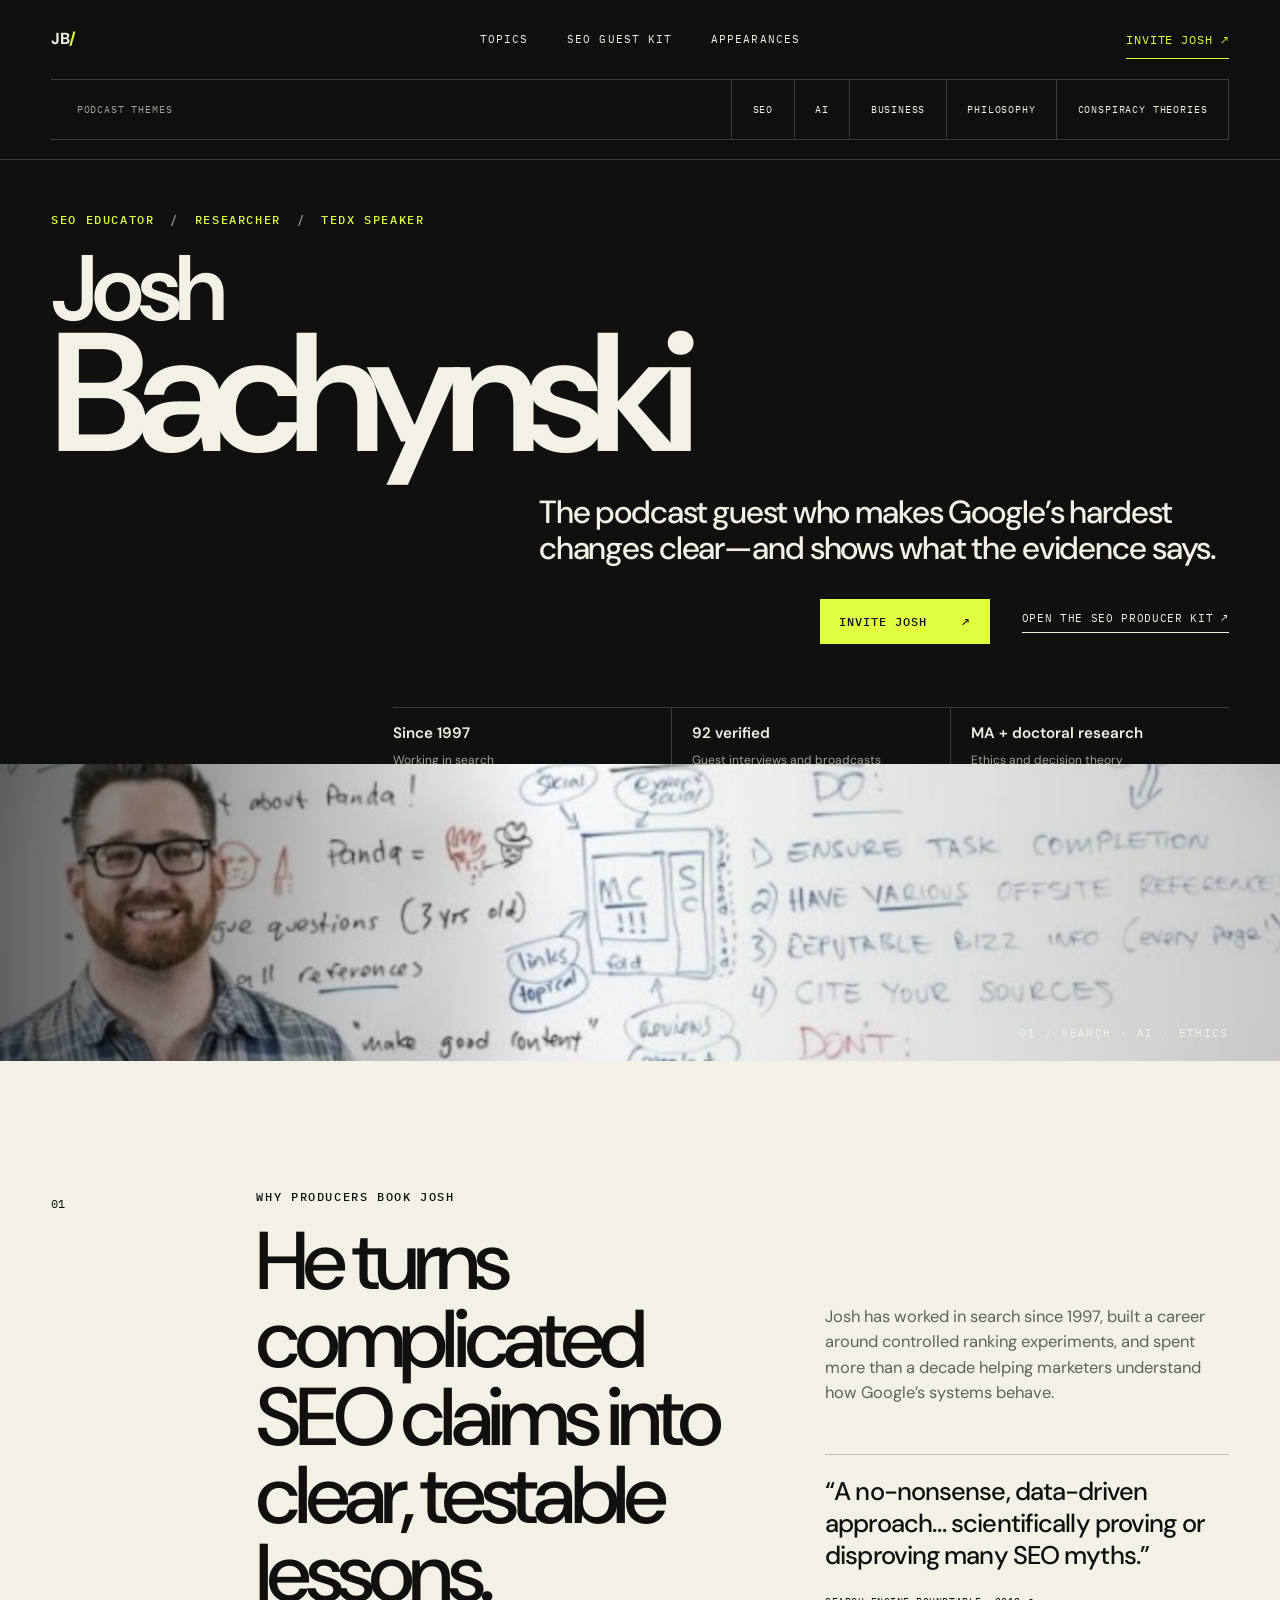
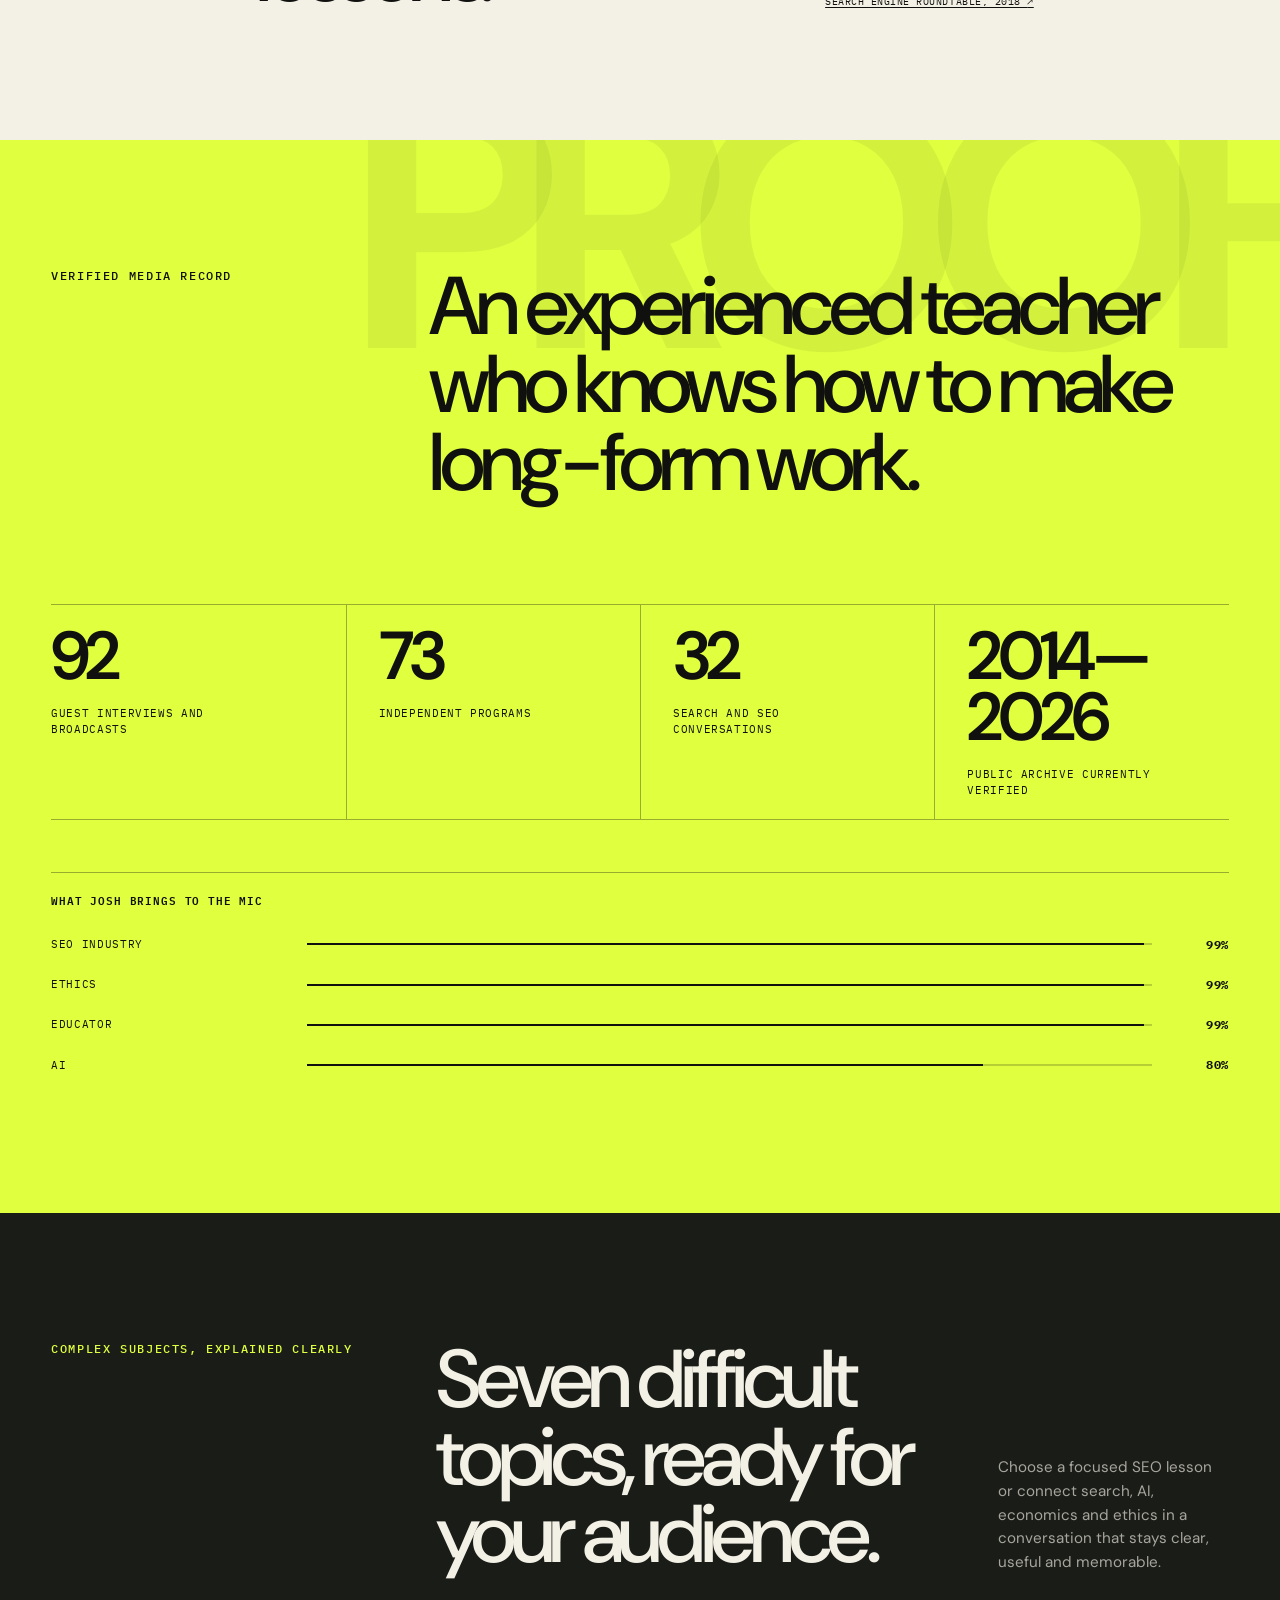
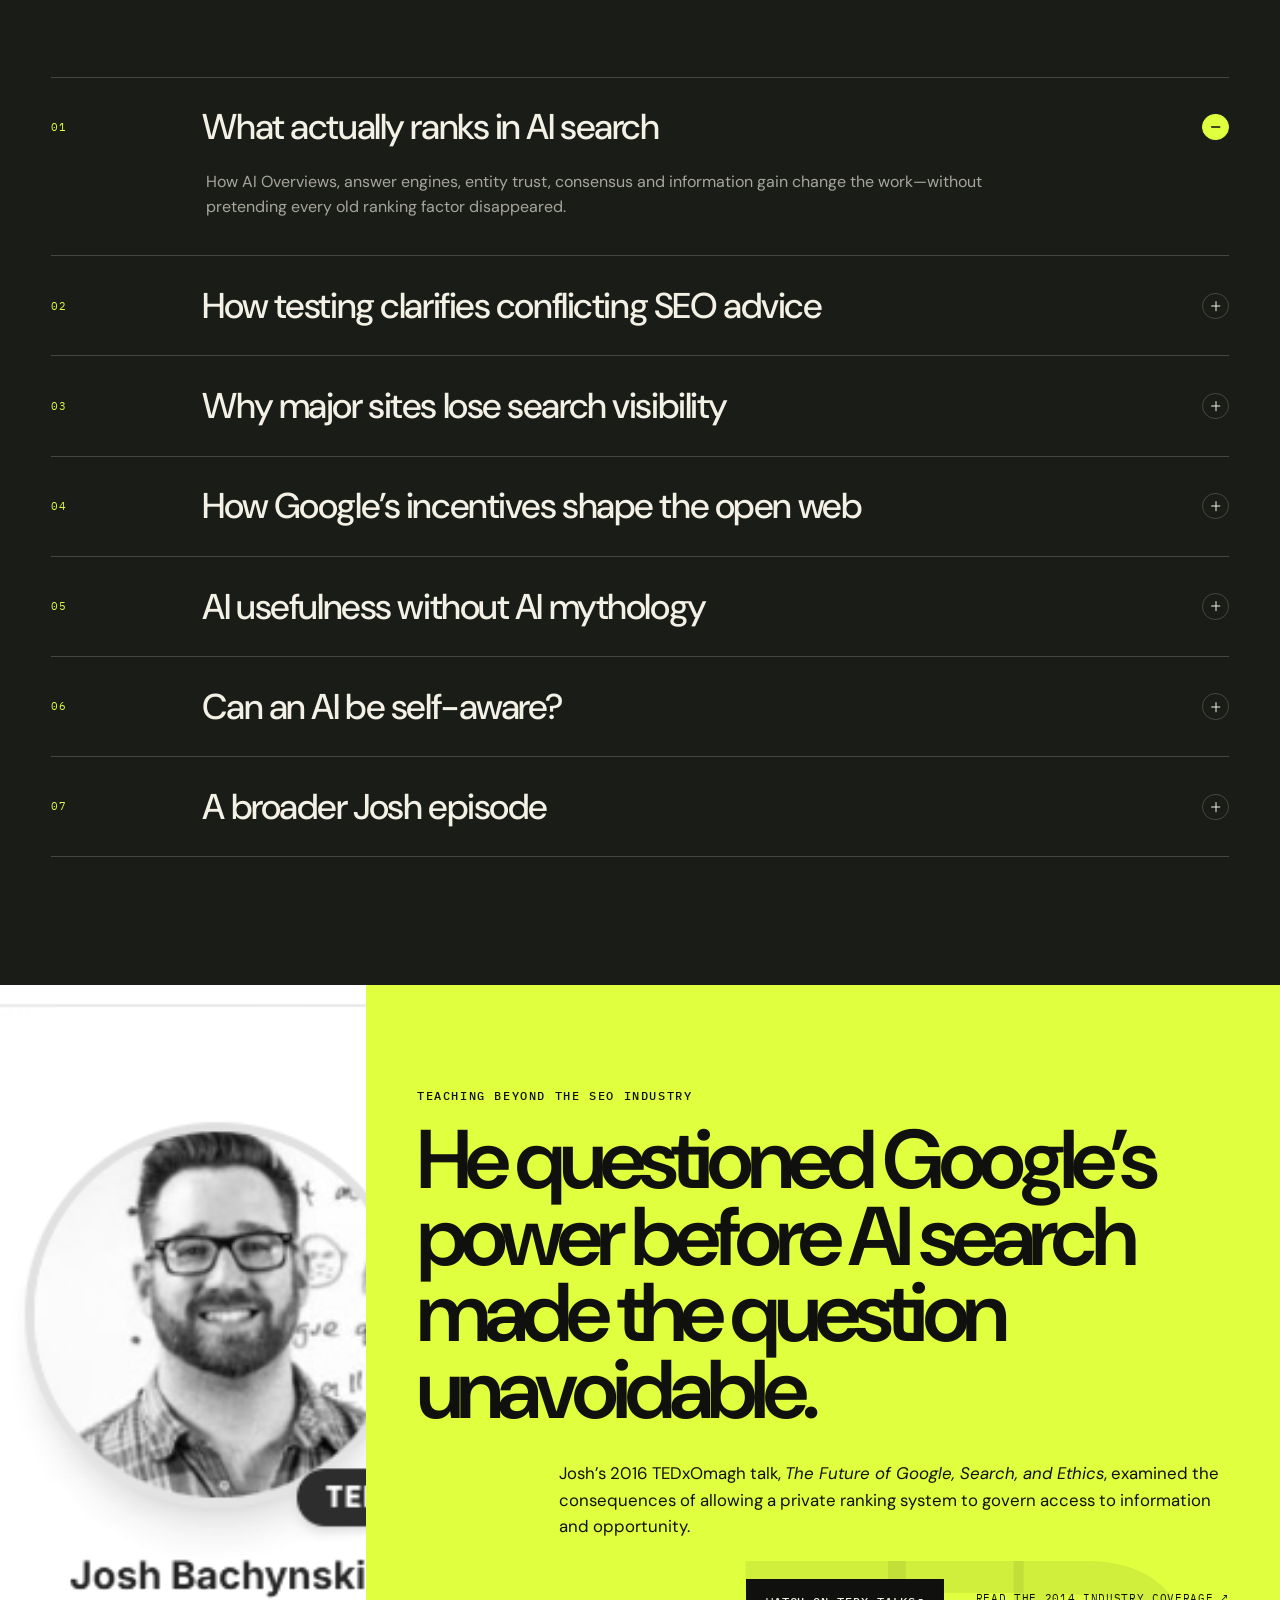
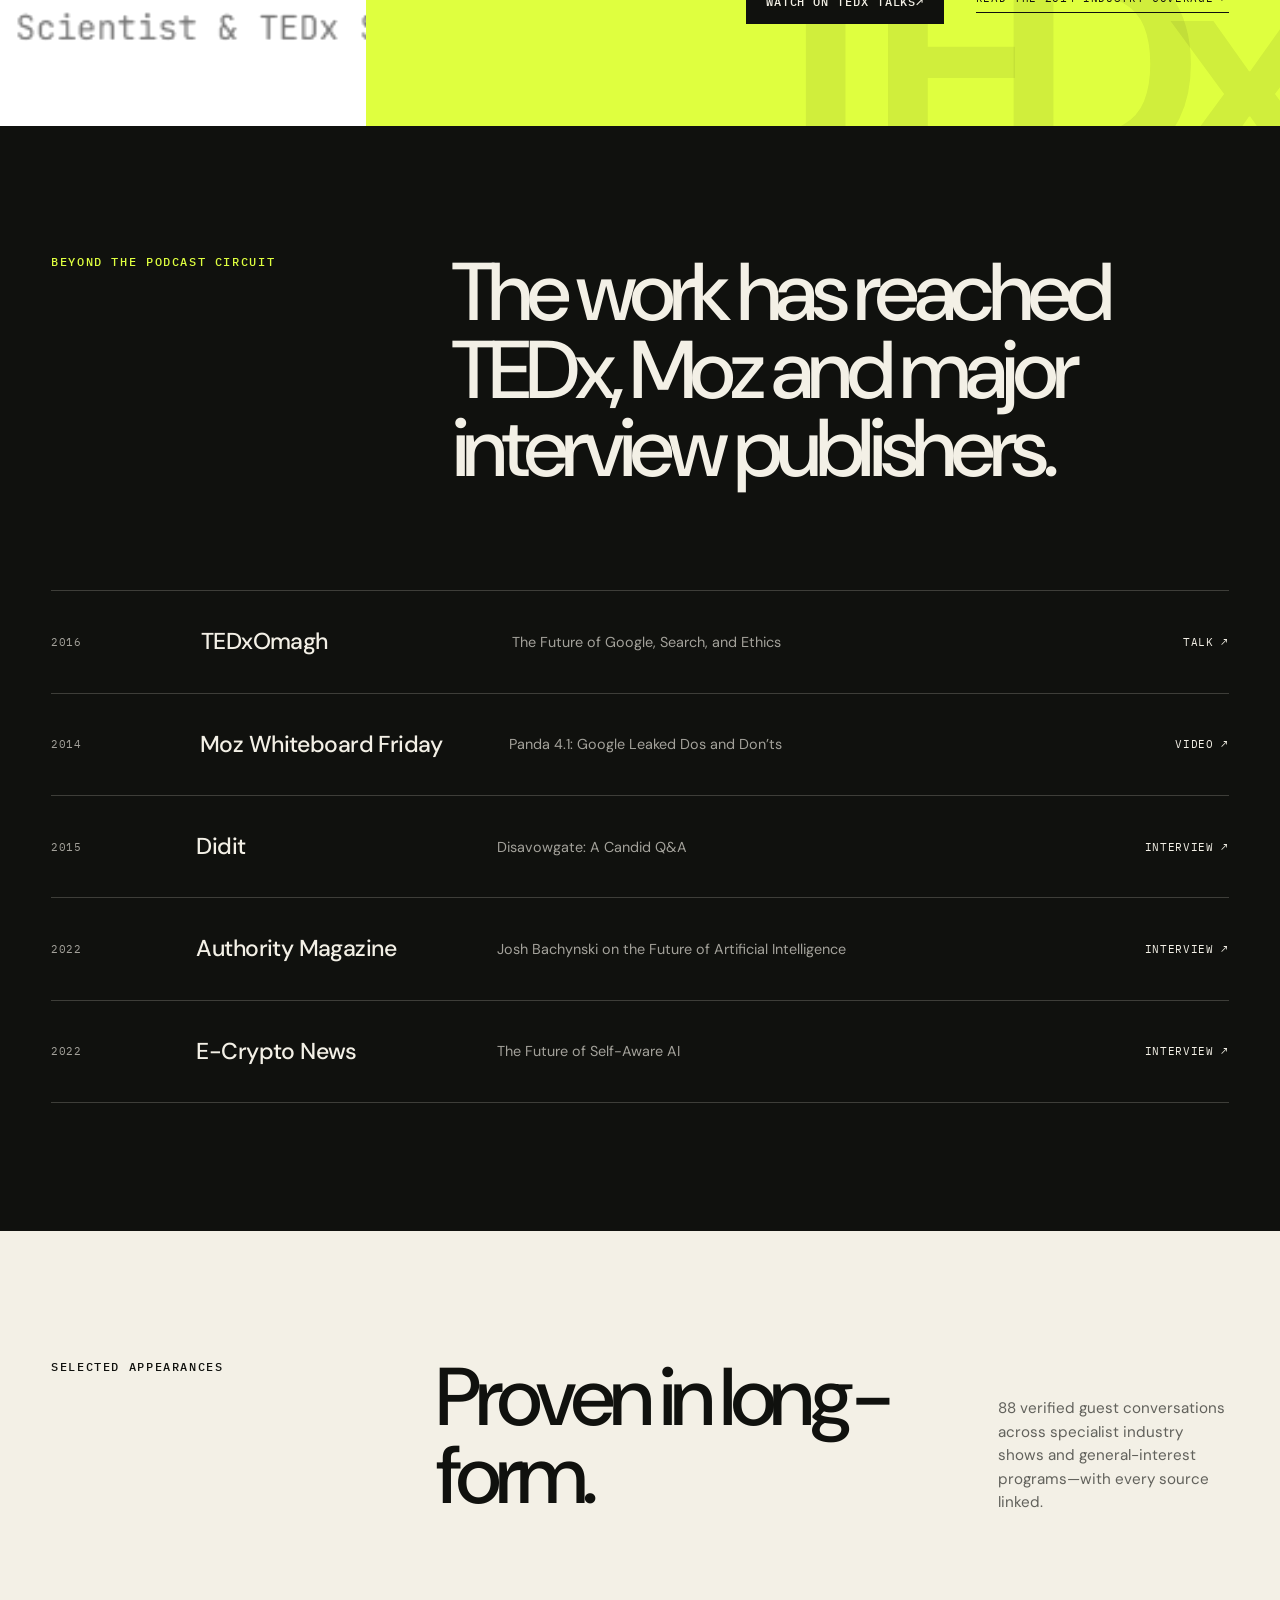
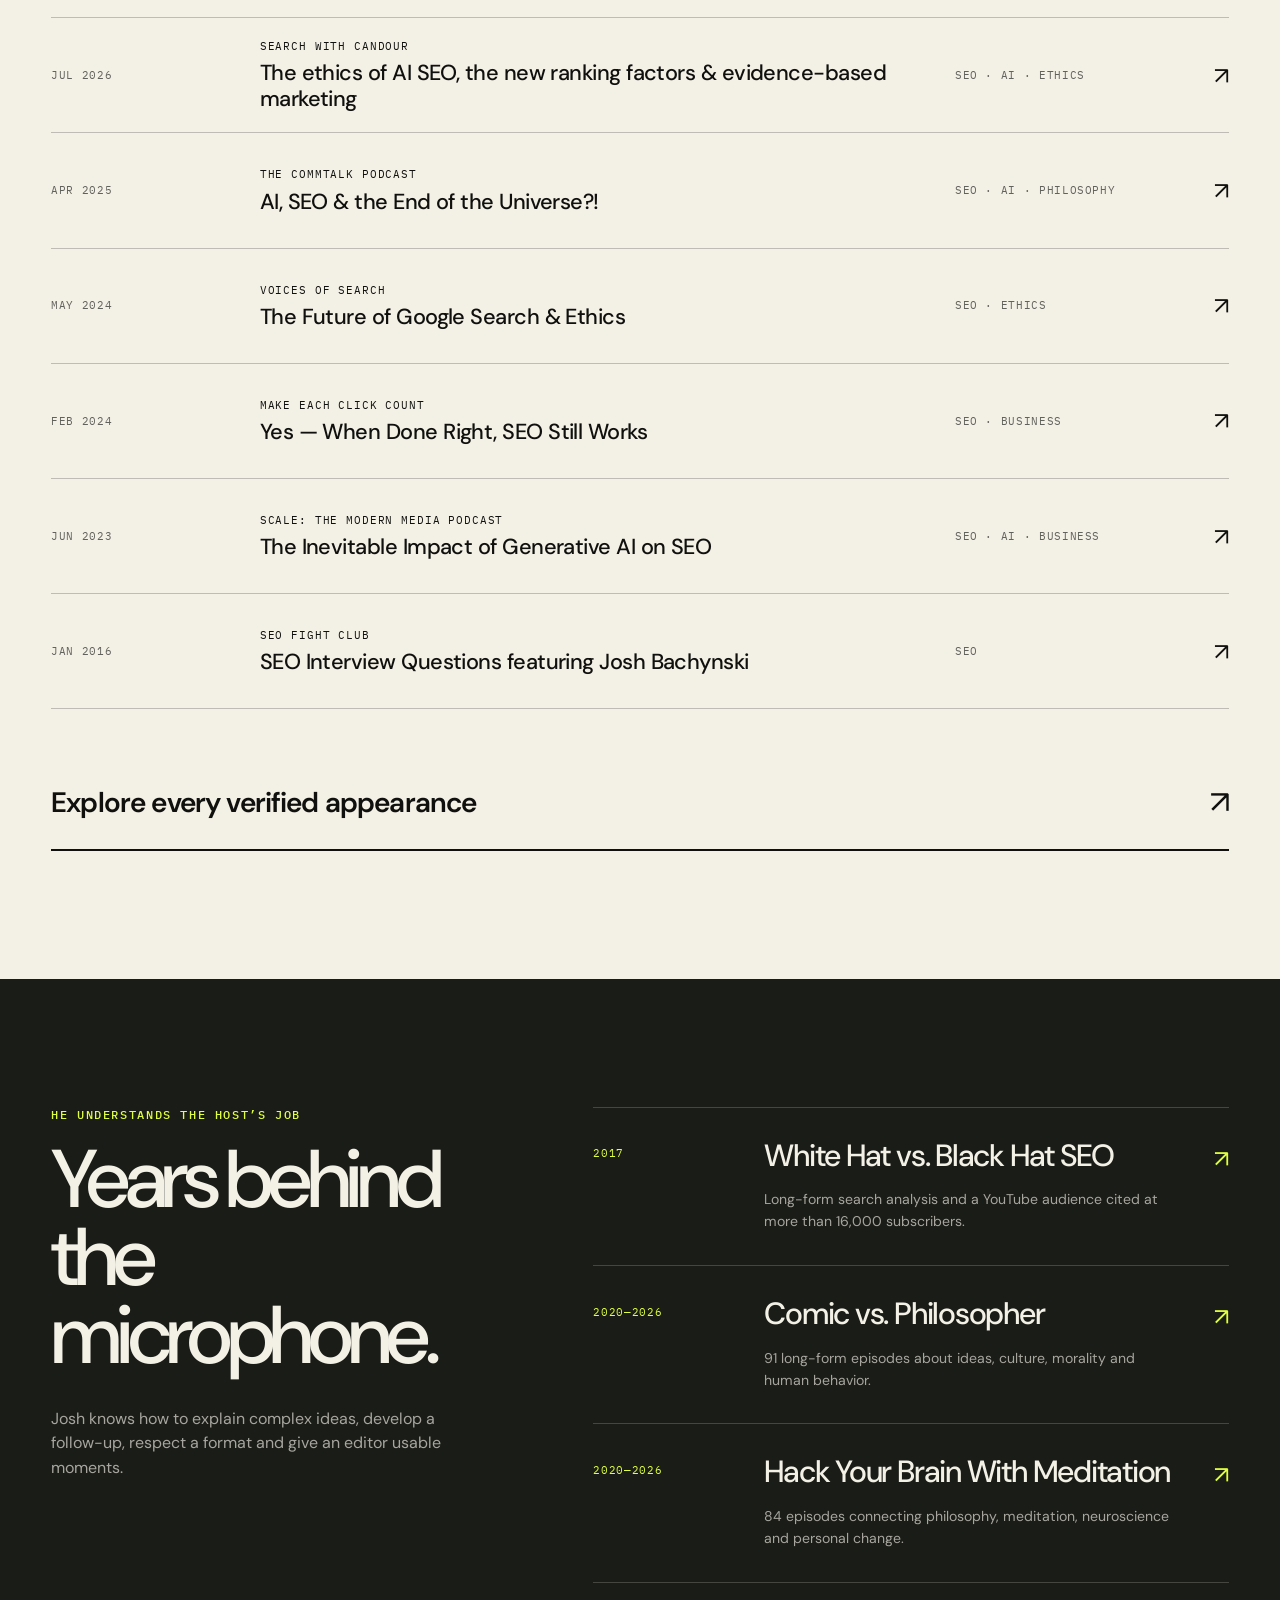
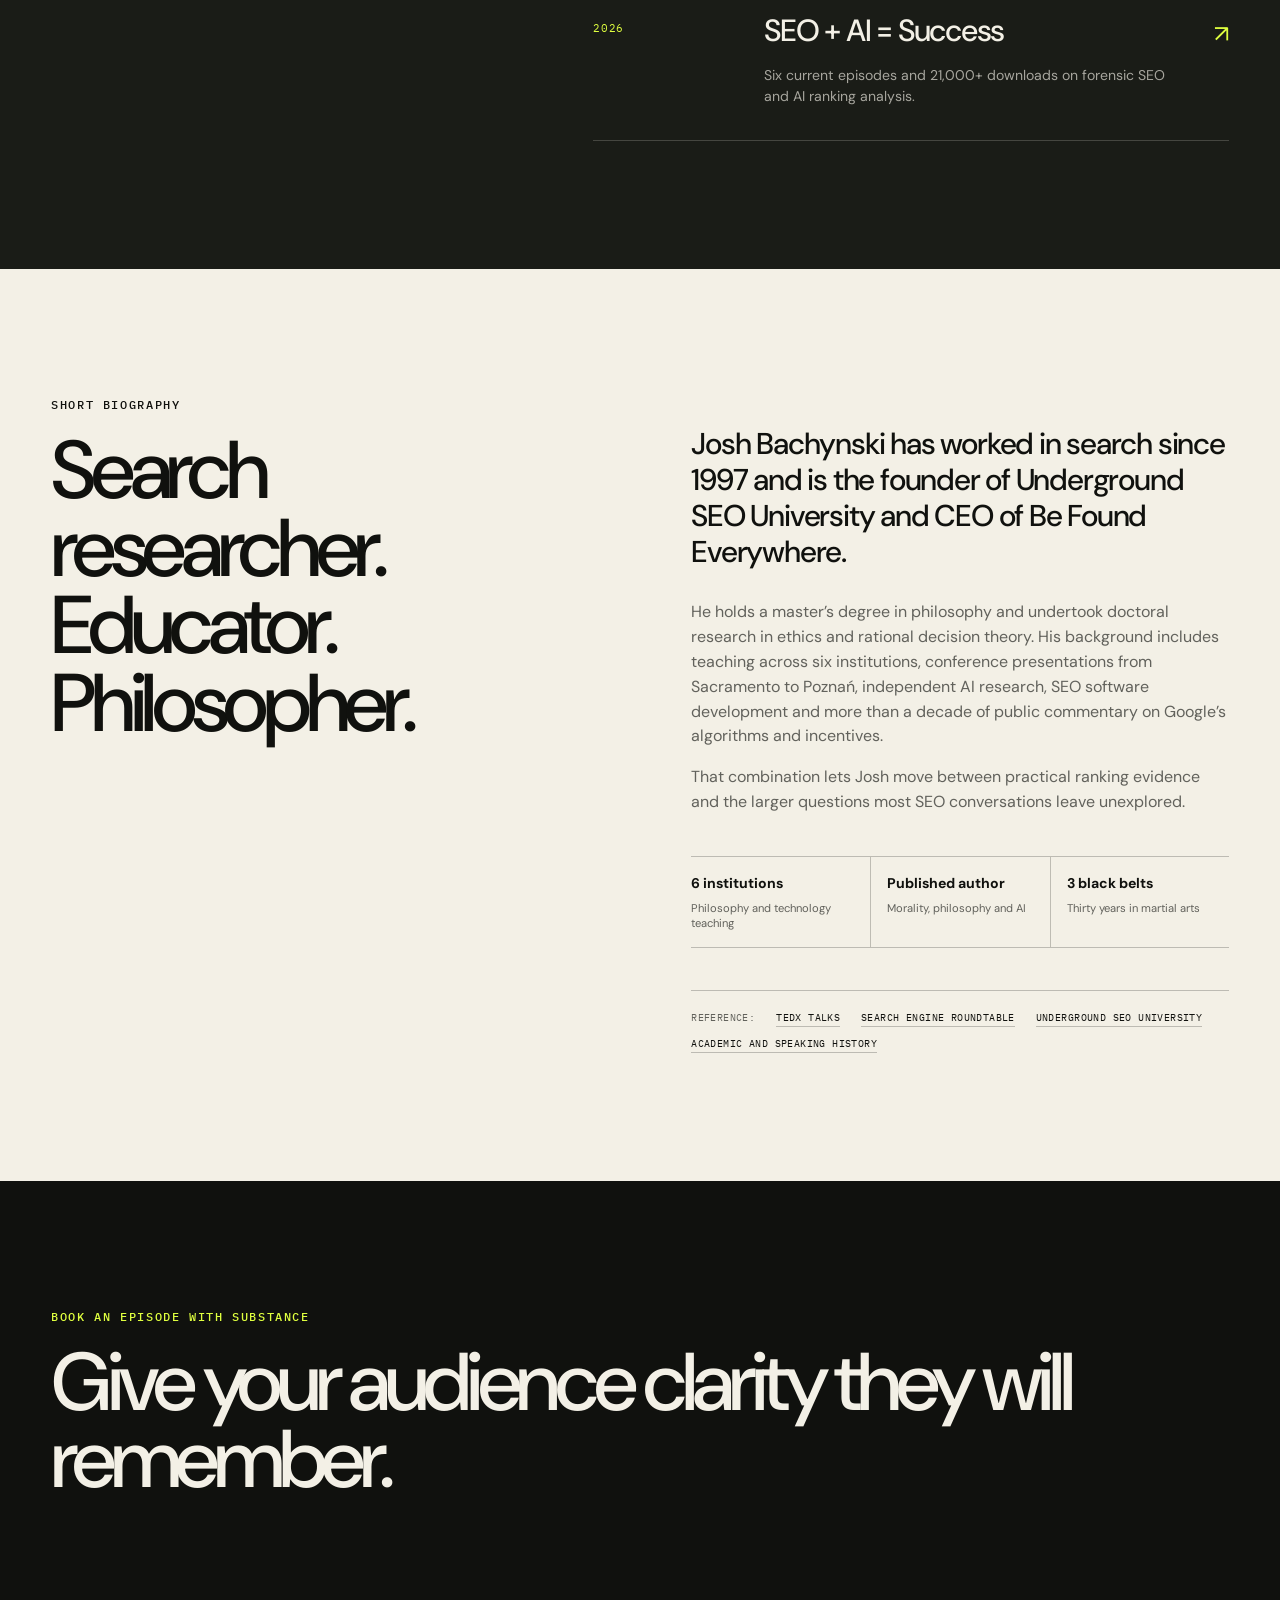
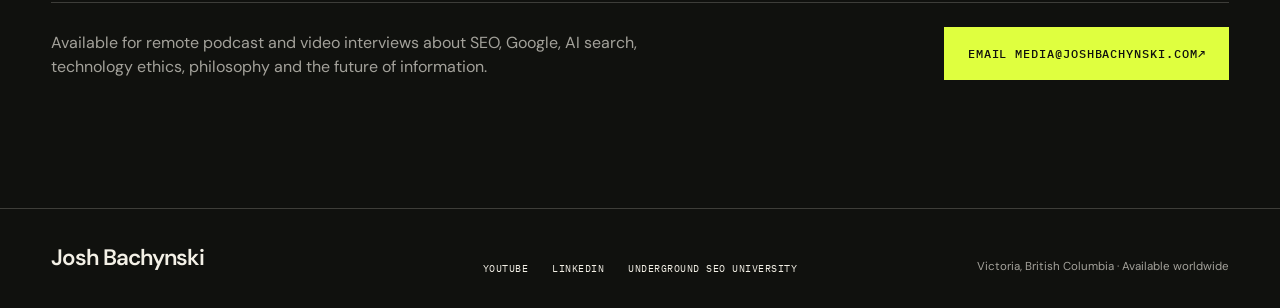
==== commit cc8a6c4f: "Right align podcast topic links" ====
--- a/index.html
+++ b/index.html
@@ -18,7 +18,7 @@
   <link rel="preconnect" href="https://fonts.googleapis.com">
   <link rel="preconnect" href="https://fonts.gstatic.com" crossorigin>
   <link href="https://fonts.googleapis.com/css2?family=DM+Sans:opsz,wght@9..40,400;9..40,500;9..40,600;9..40,700&family=IBM+Plex+Mono:wght@400;500&display=swap" rel="stylesheet">
-  <link rel="stylesheet" href="assets/styles.css?v=20260802-4">
+  <link rel="stylesheet" href="assets/styles.css?v=20260802-5">
   <script type="application/ld+json">
   {
     "@context": "https://schema.org",
@@ -56,7 +56,7 @@
       <a href="appearances.html#ai">AI</a>
       <a href="appearances.html#business">Business</a>
       <a href="appearances.html#philosophy">Philosophy</a>
-      <a class="header-theme-separate" href="appearances.html#conspiracy-theories"><span>Separate archive</span> Conspiracy theories ↘</a>
+      <a href="appearances.html#conspiracy-theories">Conspiracy theories</a>
     </nav>
   </header>
 
--- a/assets/styles.css
+++ b/assets/styles.css
@@ -204,6 +204,7 @@
 
 .header-theme-label {
   flex: 0 0 auto;
+  margin-right: auto;
   padding: 0 clamp(1rem, 2vw, 2rem);
   color: var(--muted-dark);
 }
@@ -223,16 +224,8 @@
   color: var(--ink);
 }
 
-.header-theme-nav .header-theme-separate {
-  margin-left: auto;
+.header-theme-nav a:last-child {
   border-right: 1px solid var(--line-dark);
-  color: var(--acid);
-}
-
-.header-theme-separate span {
-  margin-right: 0.8rem;
-  color: var(--muted-dark);
-  font-size: 0.55rem;
 }
 
 .header-cta {
@@ -1613,10 +1606,6 @@
     min-height: 3.2rem;
   }
 
-  .header-theme-nav .header-theme-separate {
-    margin-left: 1.25rem;
-  }
-
   .hero {
     min-height: 880px;
     padding-top: 11.5rem;
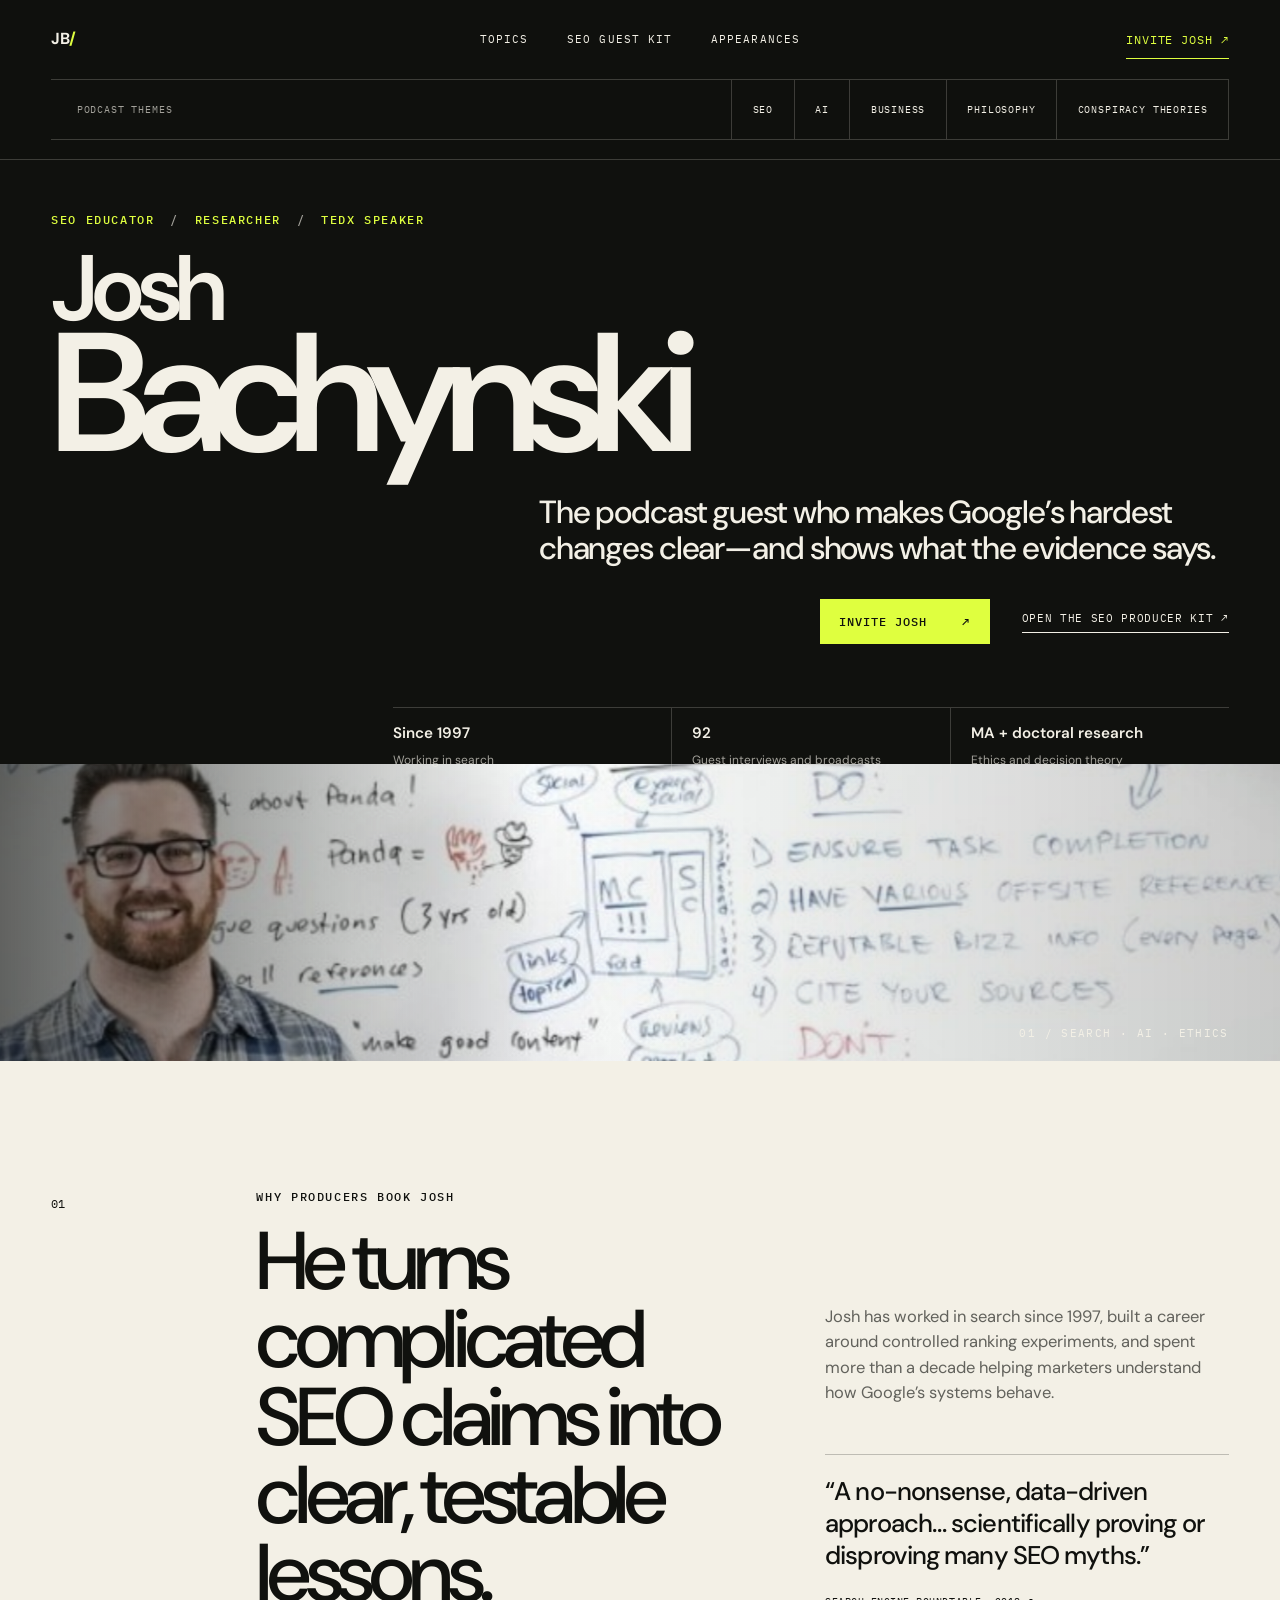
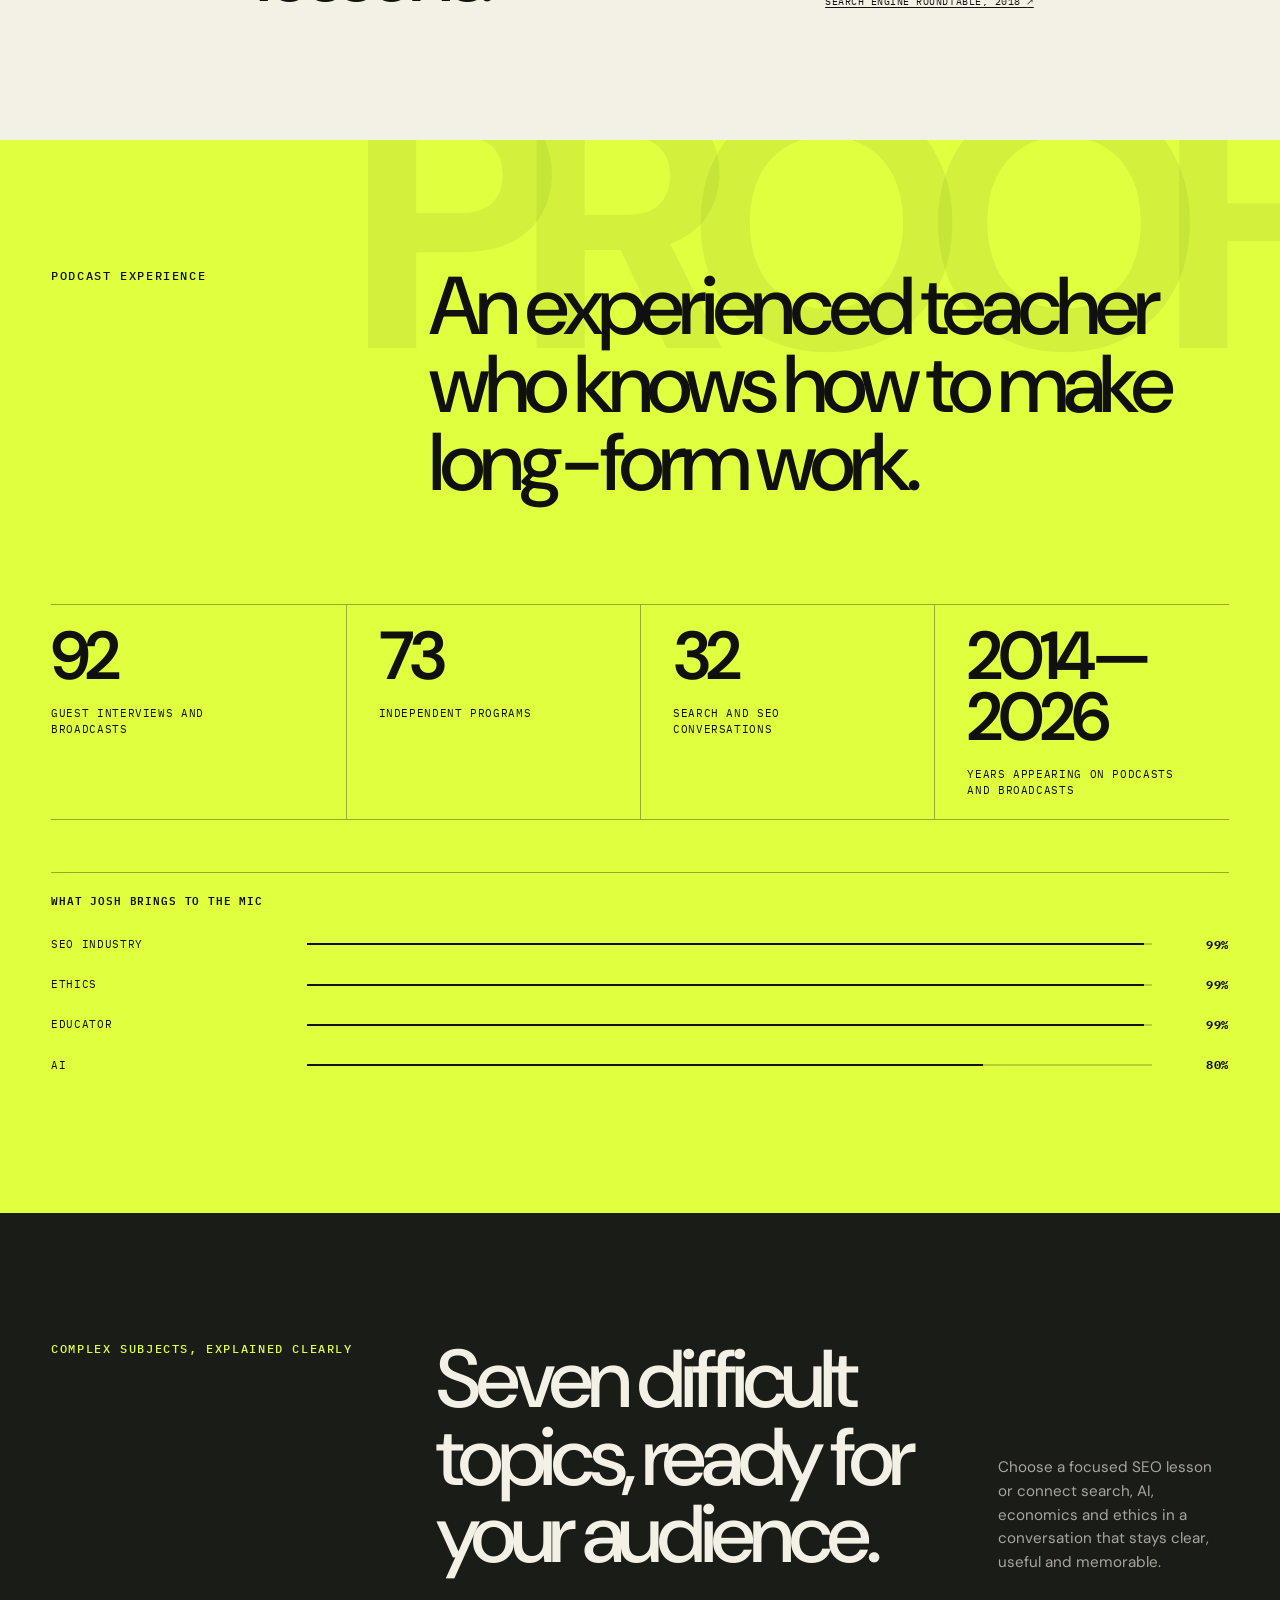
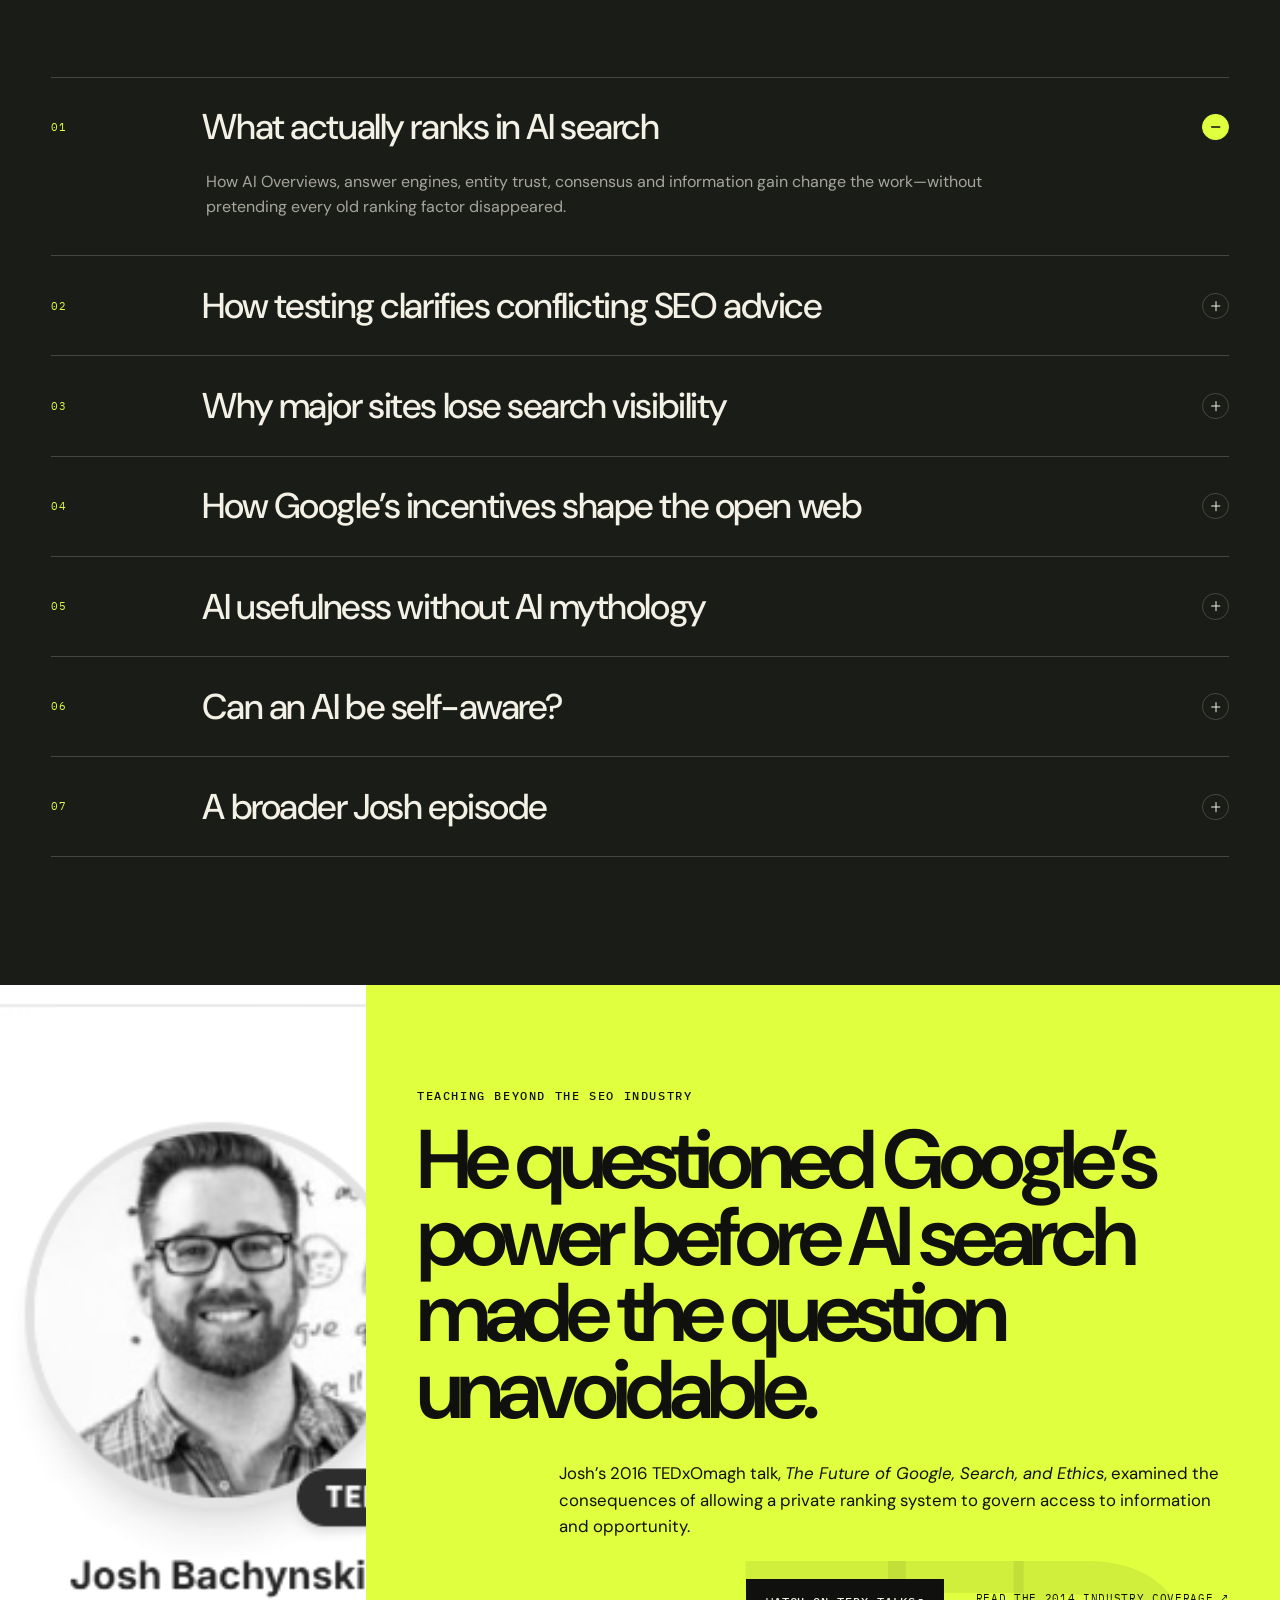
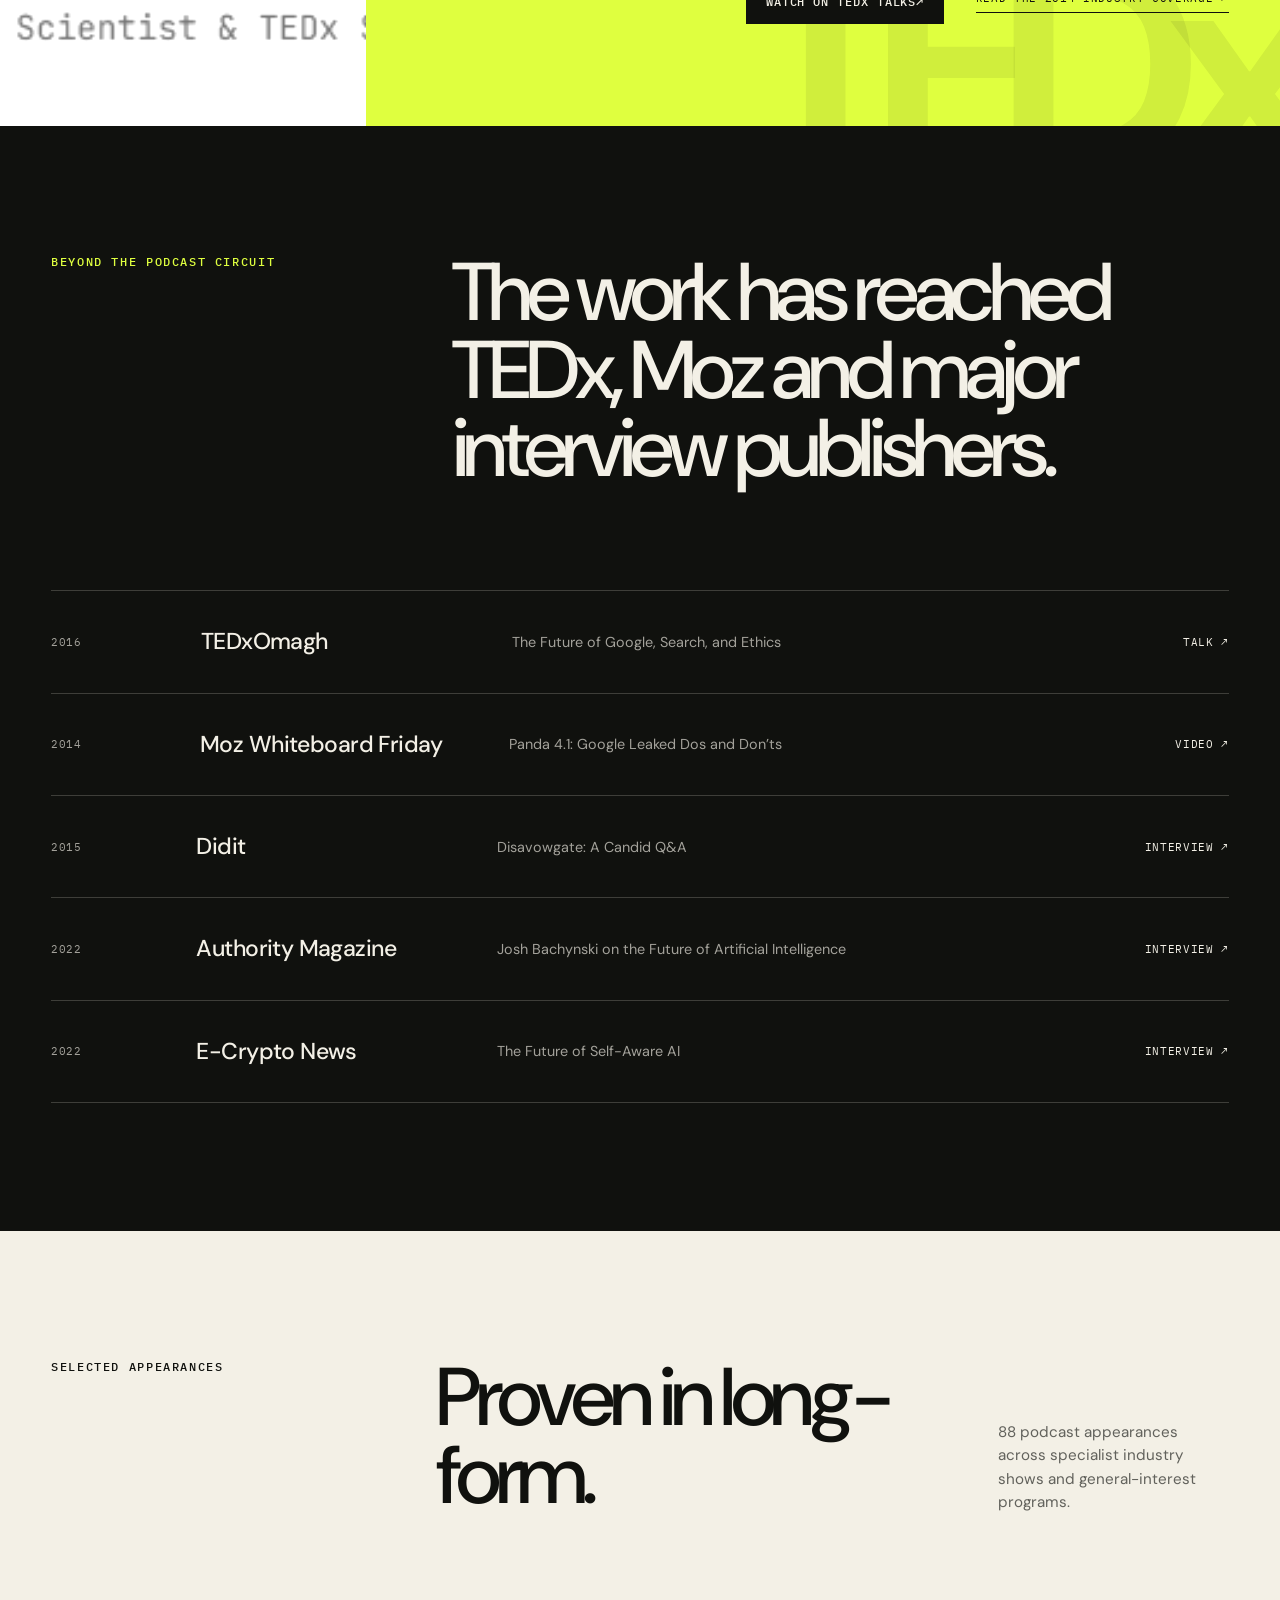
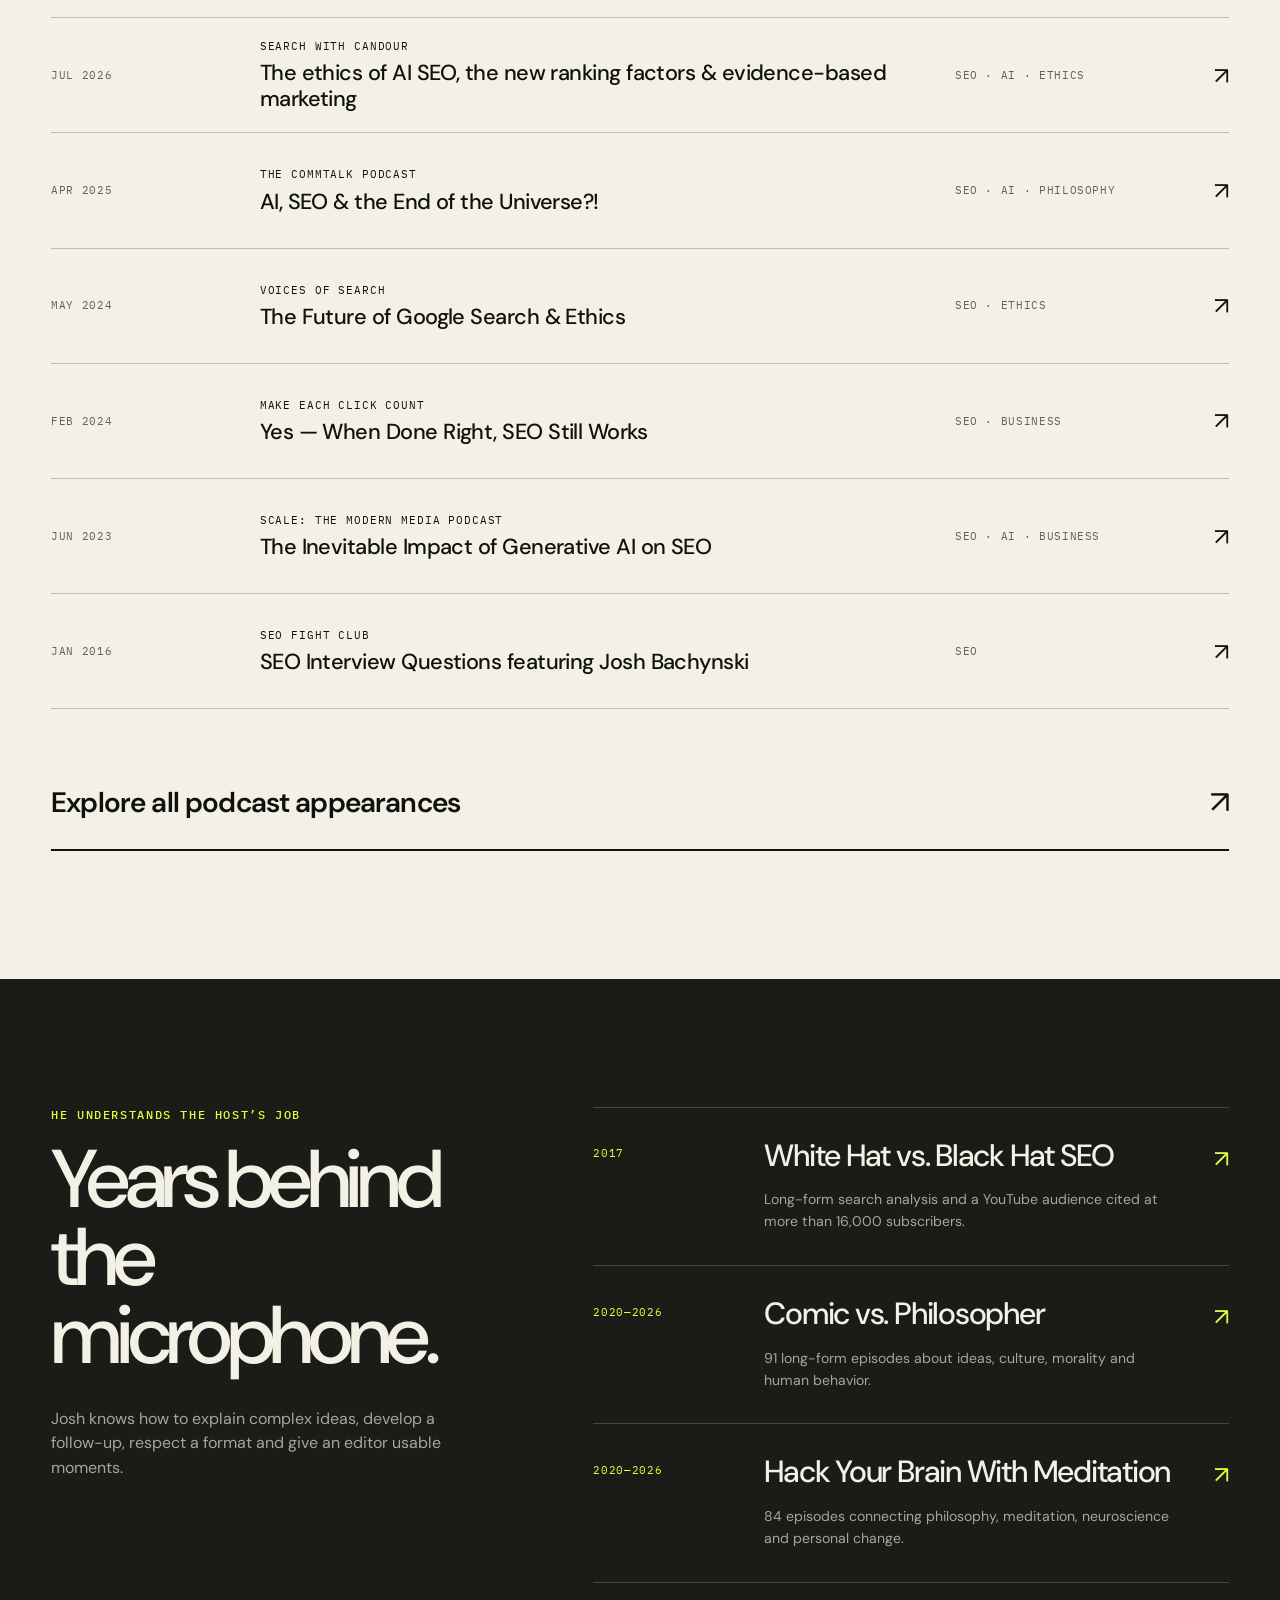
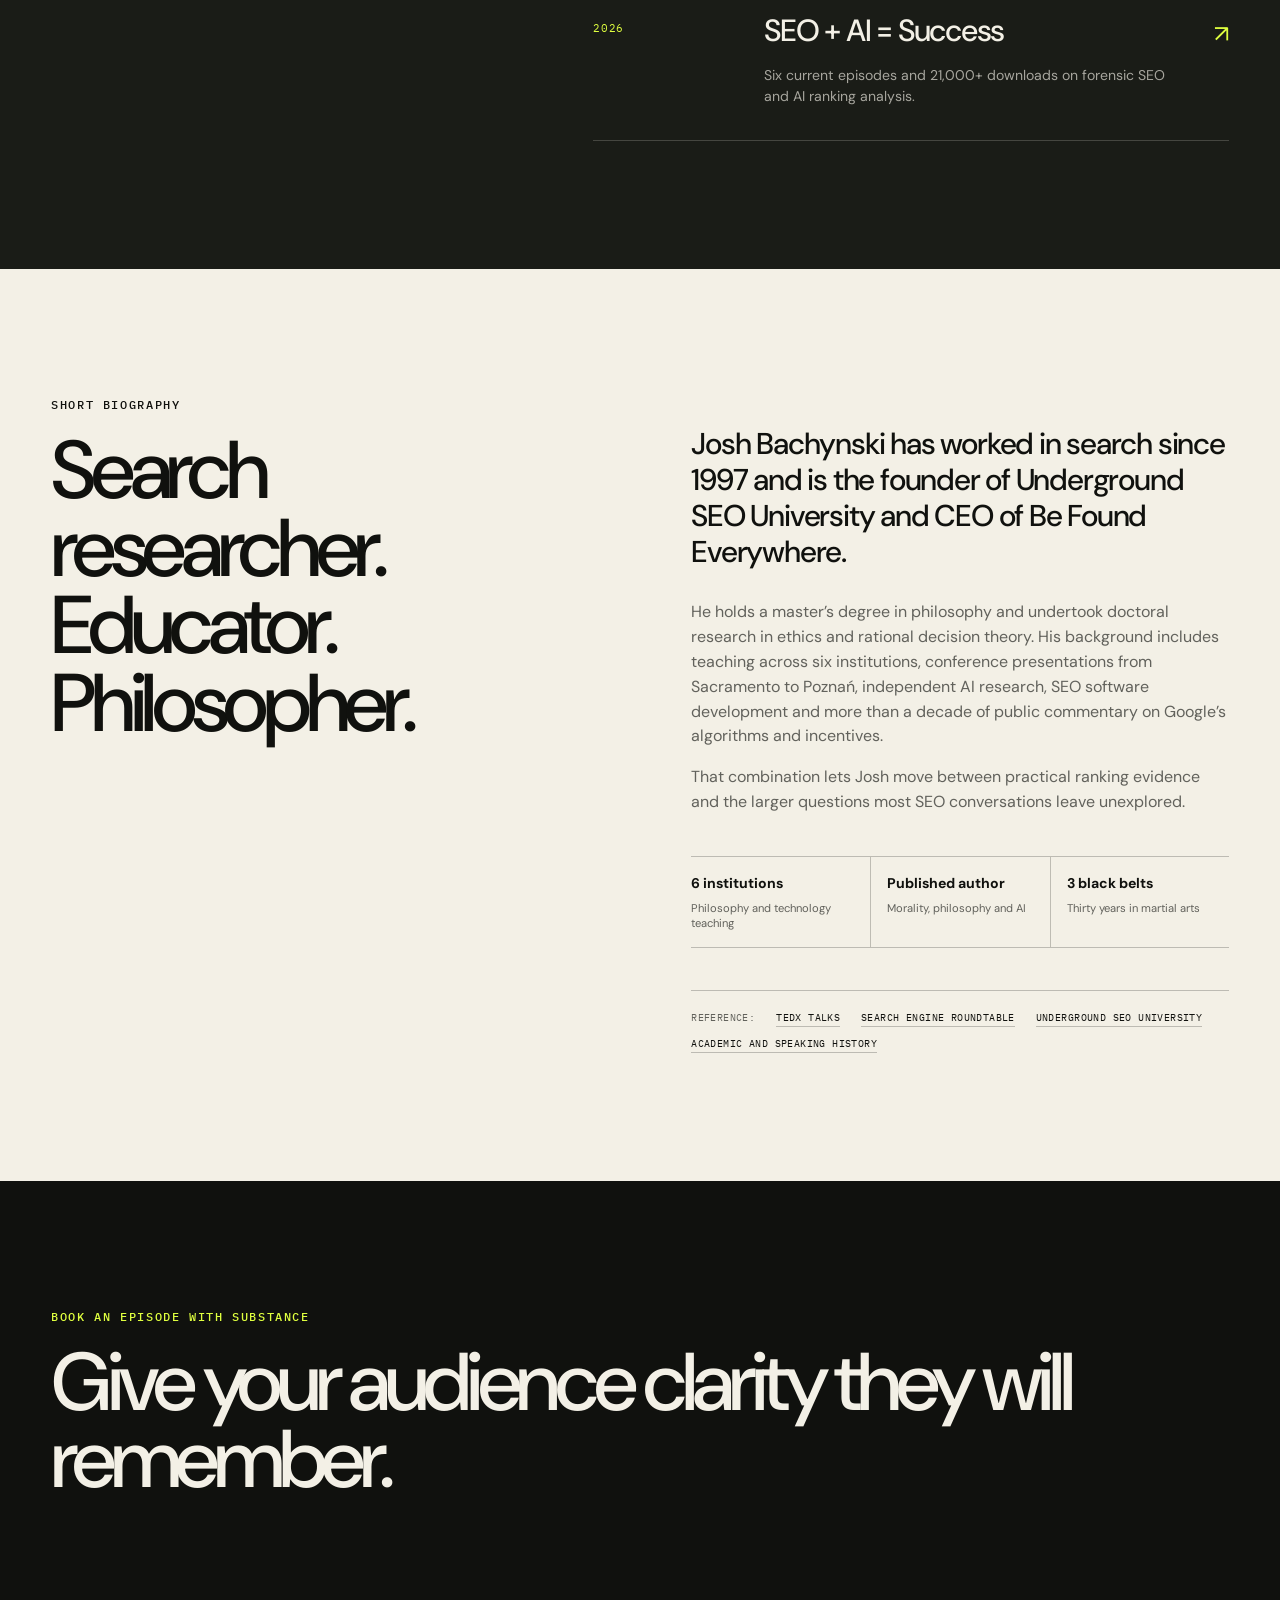
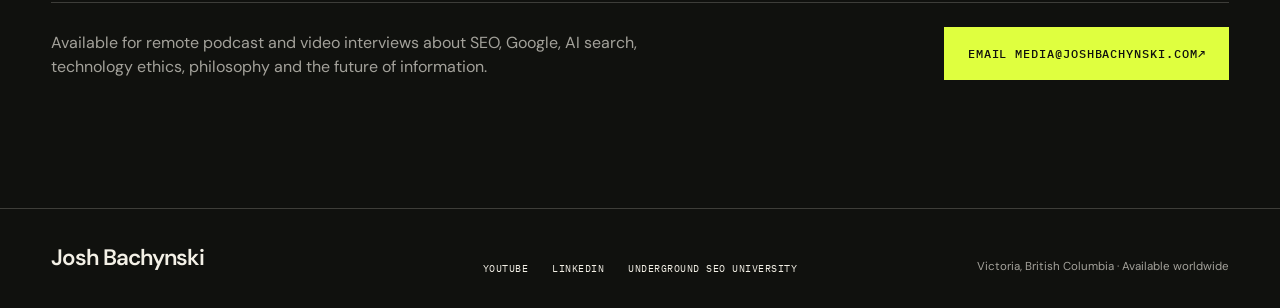
==== commit d1c5ac53: "Refocus appearance copy for podcast hosts" ====
--- a/index.html
+++ b/index.html
@@ -4,7 +4,7 @@
   <meta charset="utf-8">
   <meta name="viewport" content="width=device-width, initial-scale=1">
   <title>Josh Bachynski — SEO Researcher, TEDx Speaker & Podcast Guest</title>
-  <meta name="description" content="Book Josh Bachynski for an evidence-led conversation about Google, SEO, AI search, algorithm testing and technology ethics. Explore 90+ verified guest appearances.">
+  <meta name="description" content="Book Josh Bachynski for an evidence-led conversation about Google, SEO, AI search, algorithm testing and technology ethics. Explore 90+ podcast appearances.">
   <link rel="canonical" href="https://joshbachynski.com/">
   <meta name="theme-color" content="#10110e">
   <meta property="og:type" content="profile">
@@ -74,7 +74,7 @@
 
       <div class="hero-proof" aria-label="Selected credentials">
         <div><strong>Since 1997</strong><span>Working in search</span></div>
-        <div><strong data-all-appearance-count data-separate-count="4" data-suffix=" verified">92 verified</strong><span>Guest interviews and broadcasts</span></div>
+        <div><strong data-all-appearance-count data-separate-count="4">92</strong><span>Guest interviews and broadcasts</span></div>
         <div><strong>MA + doctoral research</strong><span>Ethics and decision theory</span></div>
       </div>
 
@@ -101,10 +101,10 @@
 
     <section class="record-section" id="record" aria-labelledby="record-title">
       <div class="record-heading reveal">
-        <p class="eyebrow">Verified media record</p>
+        <p class="eyebrow">Podcast experience</p>
         <h2 id="record-title">An experienced teacher who knows how to make long-form work.</h2>
       </div>
-      <div class="record-ledger reveal" aria-label="Josh Bachynski's verified media record">
+      <div class="record-ledger reveal" aria-label="Josh Bachynski's podcast experience">
         <div class="record-stat record-stat-primary">
           <strong data-all-appearance-count data-separate-count="4">92</strong>
           <span>Guest interviews and broadcasts</span>
@@ -119,7 +119,7 @@
         </div>
         <div class="record-stat">
           <strong>2014—2026</strong>
-          <span>Public archive currently verified</span>
+          <span>Years appearing on podcasts and broadcasts</span>
         </div>
       </div>
       <div class="conversation-profile reveal" aria-label="What Josh brings to a podcast conversation">
@@ -245,13 +245,13 @@
       <div class="section-heading section-heading-light reveal">
         <p class="eyebrow">Selected appearances</p>
         <h2 id="appearances-title">Proven in long-form.</h2>
-        <p><span data-appearance-count>91</span> verified guest conversations across specialist industry shows and general-interest programs—with every source linked.</p>
+        <p><span data-appearance-count>91</span> podcast appearances across specialist industry shows and general-interest programs.</p>
       </div>
 
       <div class="featured-appearances" data-featured-appearances></div>
 
       <div class="archive-link reveal">
-        <a href="appearances.html"><span>Explore every verified appearance</span><strong aria-hidden="true">↗</strong></a>
+        <a href="appearances.html"><span>Explore all podcast appearances</span><strong aria-hidden="true">↗</strong></a>
       </div>
     </section>
 
@@ -334,6 +334,6 @@
   </footer>
 
   <script src="assets/appearances.js?v=20260802-4"></script>
-  <script src="assets/site.js?v=20260802-4"></script>
+  <script src="assets/site.js?v=20260802-6"></script>
 </body>
 </html>
